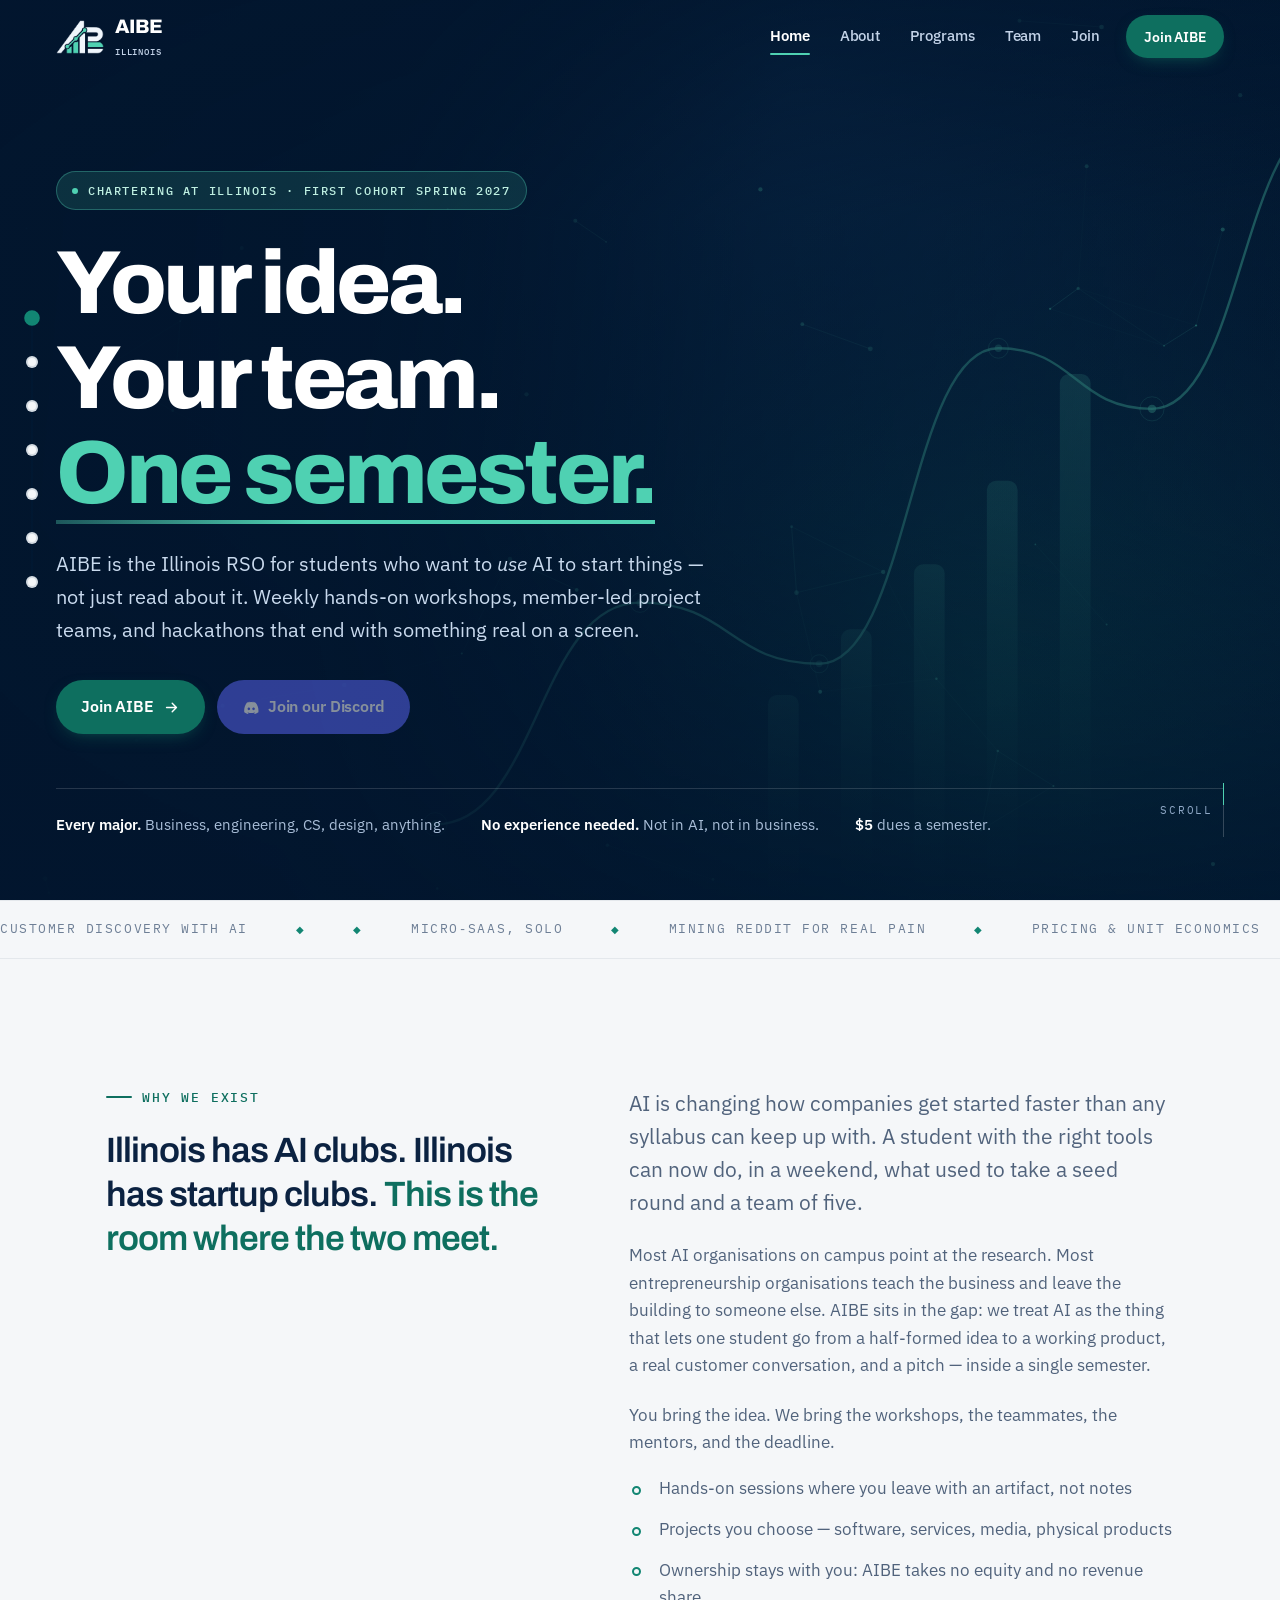
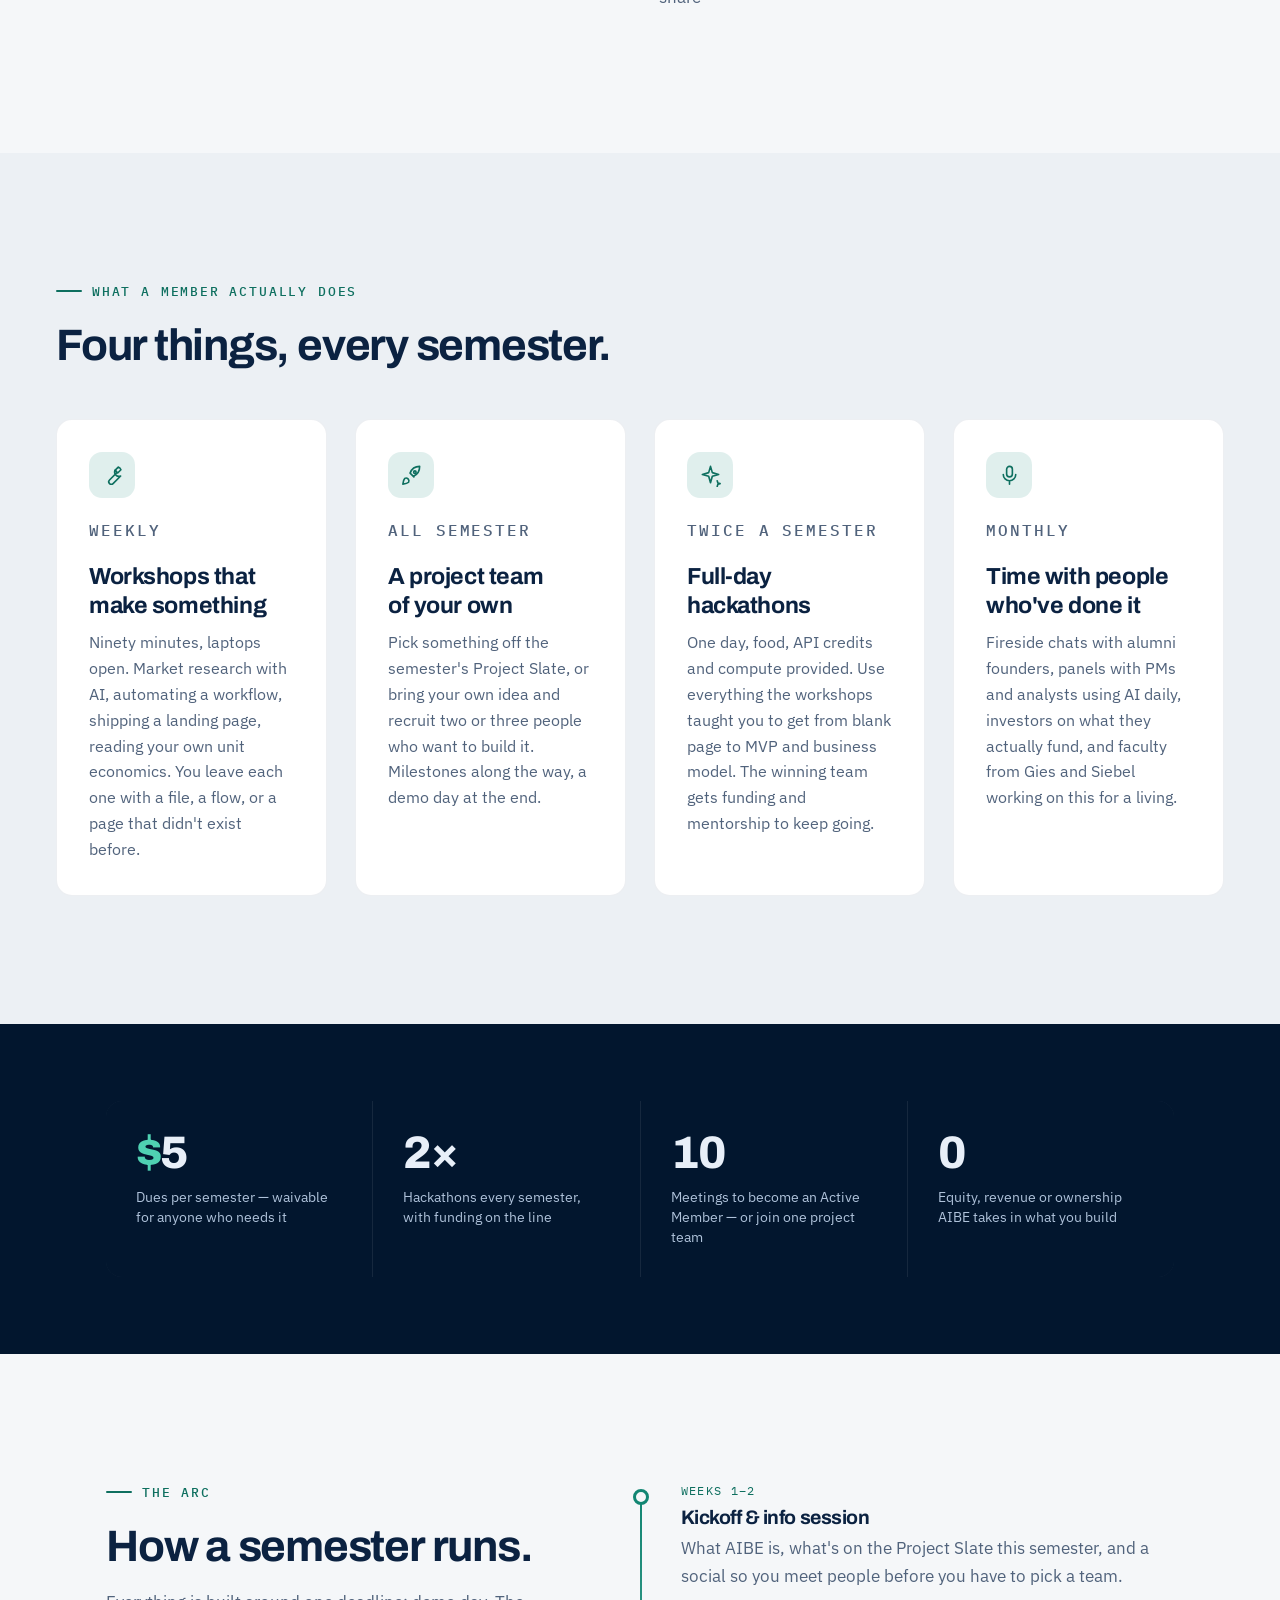
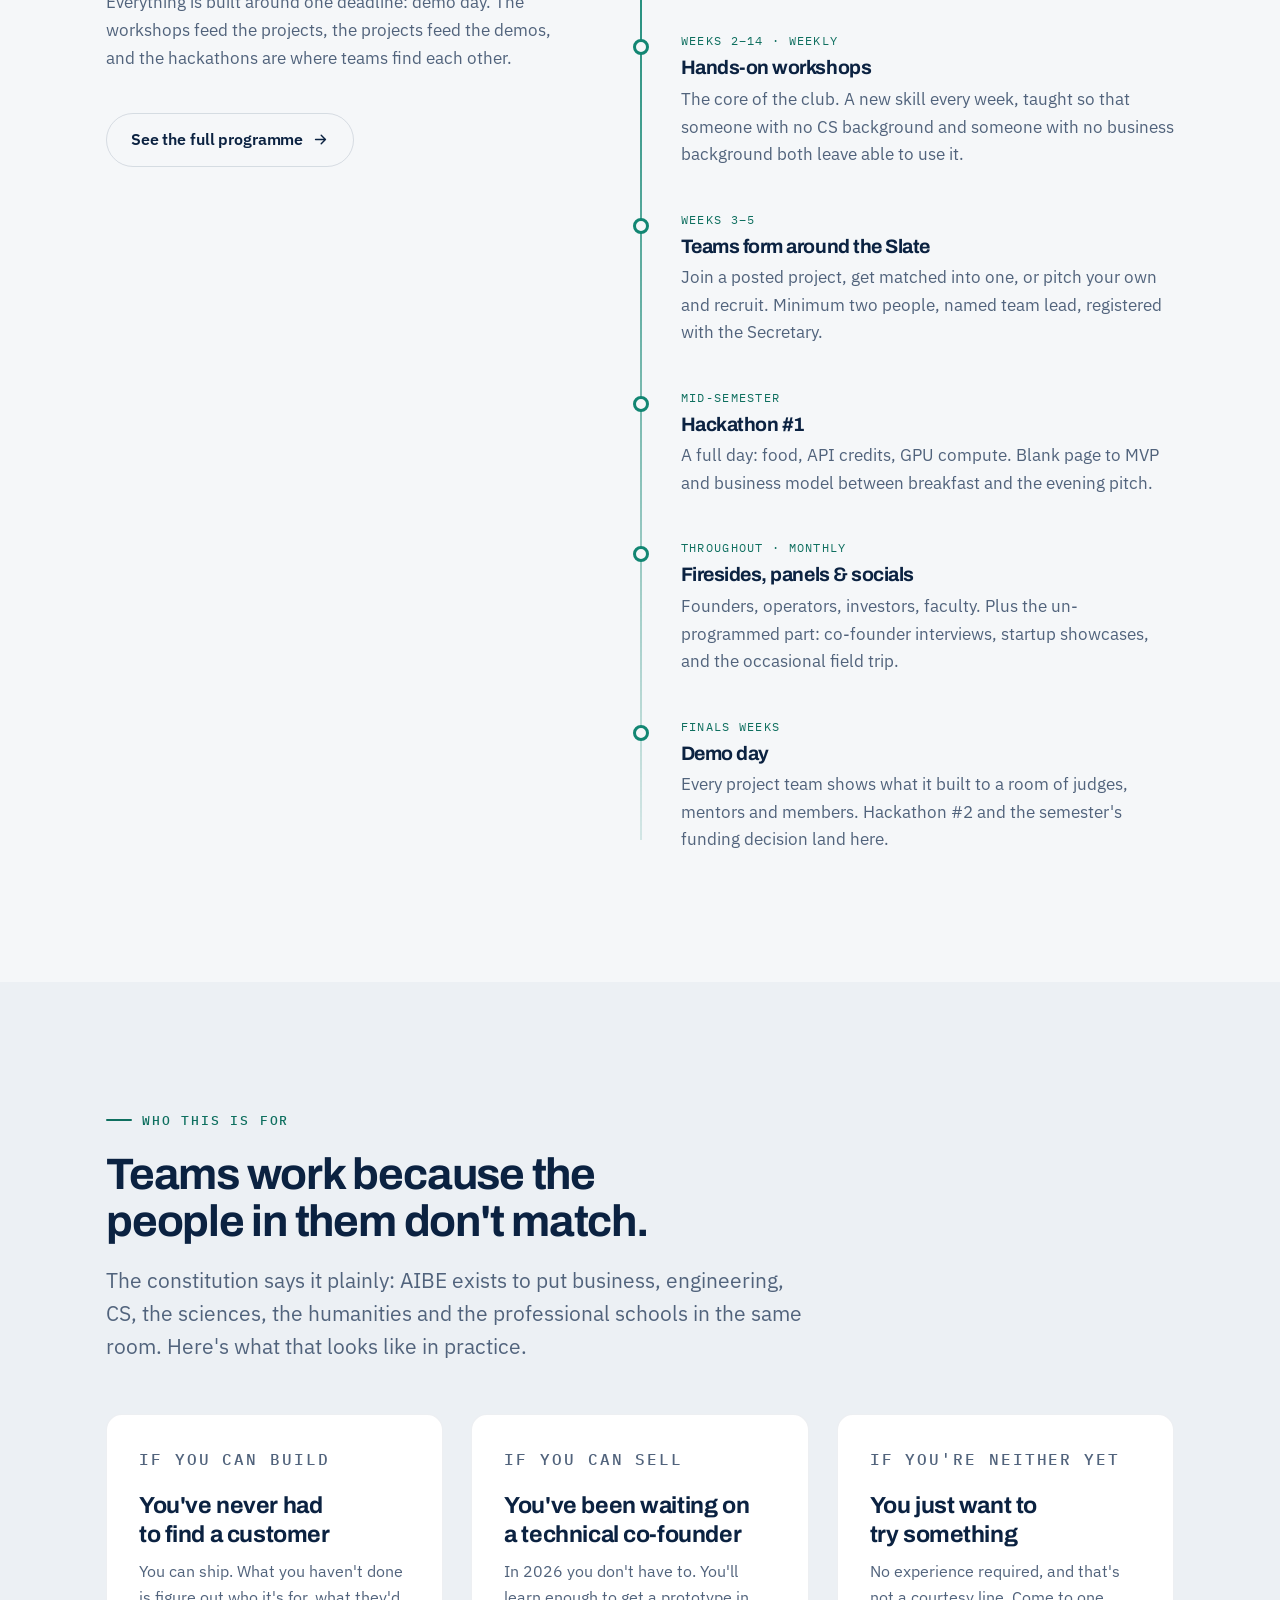
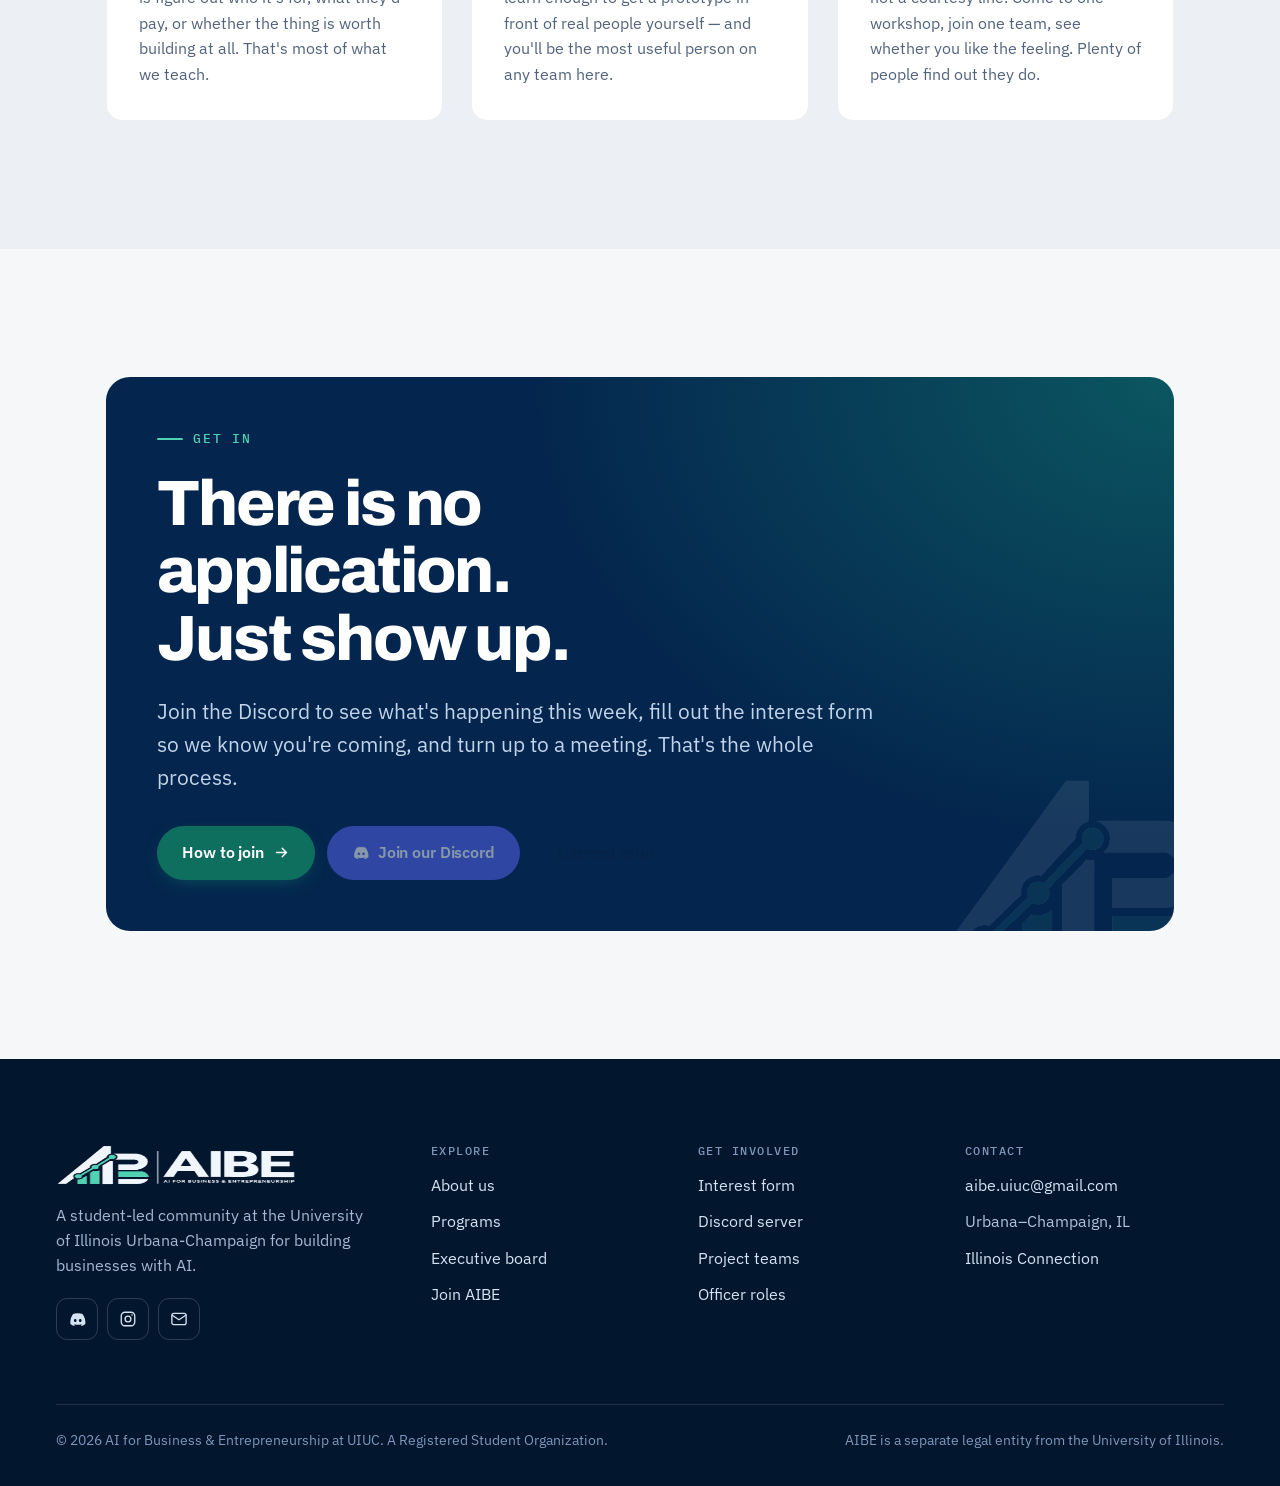
==== index.html @ e0b669f1 "AIBE website: five-page static site for GitHub Pages Home, About, Programs, Team and Join, built fro" ====
<!doctype html>
<html lang="en">
<head>
  <meta charset="utf-8">
  <meta name="viewport" content="width=device-width, initial-scale=1, viewport-fit=cover">
  <title>AIBE — AI for Business &amp; Entrepreneurship at Illinois</title>
  <meta name="description" content="AIBE is the University of Illinois RSO for students building businesses with AI: weekly hands-on workshops, member-led project teams, hackathons and demo days. Every major welcome.">
  <meta name="theme-color" content="#02162E">
  <meta property="og:title" content="AIBE — AI for Business &amp; Entrepreneurship at Illinois">
  <meta property="og:description" content="AIBE is the University of Illinois RSO for students building businesses with AI: weekly hands-on workshops, member-led project teams, hackathons and demo days. Every major welcome.">
  <meta property="og:type" content="website">
  <meta property="og:image" content="assets/logo-lockup.png">
  <link rel="icon" href="assets/favicon.png" type="image/png">
  <link rel="apple-touch-icon" href="assets/favicon.png">
  <link rel="preconnect" href="https://fonts.googleapis.com">
  <link rel="preconnect" href="https://fonts.gstatic.com" crossorigin>
  <link rel="stylesheet" href="https://fonts.googleapis.com/css2?family=Archivo:wght@500;600;700;800&family=IBM+Plex+Mono:wght@400;500&family=IBM+Plex+Sans:wght@400;500;600&display=swap">
  <link rel="stylesheet" href="css/aibe.css">
</head>
<body>
  <a class="skip-link" href="#main">Skip to content</a>
  <header class="nav nav--over" id="nav">
    <div class="nav__in">
      <a class="nav__logo" href="index.html" aria-label="AIBE — home">
        <img class="lg-dark" src="assets/logo-mark.png" alt="" width="54" height="38">
        <img class="lg-light" src="assets/logo-mark-light.png" alt="" width="54" height="38">
        <span>
          <span class="nav__logo-text">AIBE</span>
          <span class="nav__logo-sub">Illinois</span>
        </span>
      </a>
      <button class="nav__burger" type="button" aria-expanded="false" aria-controls="nav-links" aria-label="Menu">
        <span></span>
      </button>
      <nav class="nav__links" id="nav-links" aria-label="Main">
          <a class="nav__link" href="index.html" aria-current="page">Home</a>
          <a class="nav__link" href="about.html">About</a>
          <a class="nav__link" href="programs.html">Programs</a>
          <a class="nav__link" href="team.html">Team</a>
          <a class="nav__link" href="join.html">Join</a>
        <a class="btn btn--primary btn--sm nav__cta" href="join.html">Join AIBE</a>
      </nav>
    </div>
  </header>

  <nav class="spine" aria-label="Sections on this page">
    <div class="spine__rail"><div class="spine__fill"></div></div>
    <ul class="spine__list"></ul>
  </nav>

  <main id="main">

  <!-- ===================== HERO ===================== -->
  <section class="hero" id="top" data-spine="Top">
    <div class="hero__media" aria-hidden="true">
      <!-- HERO VIDEO
           Put a looping clip at assets/hero.mp4, then delete the two comment
           markers around the <source> line below. The page cross-fades to the
           video once it can play, and falls back to the animation if it can't.
           Until then the animated field below is the hero. -->
      <video muted loop playsinline autoplay preload="none">
        <!-- <source src="assets/hero.mp4" type="video/mp4"> -->
      </video>
      <canvas></canvas>
    </div>
    <div class="hero__scrim" aria-hidden="true"></div>

    <div class="wrap wrap--wide hero__inner">
      <p class="hero__kicker"><span class="dot"></span> Chartering at Illinois &middot; First cohort Spring 2027</p>
      <h1 class="t-hero">Your idea.<br>Your team.<br><span class="accent">One semester.</span></h1>
      <p class="hero__sub">AIBE is the Illinois RSO for students who want to <em>use</em> AI to start things &mdash; not just read about it. Weekly hands-on workshops, member-led project teams, and hackathons that end with something real on a screen.</p>
      <div class="btn-row hero__actions">
        <a class="btn btn--primary" href="join.html">Join AIBE <svg viewBox="0 0 24 24" fill="none" stroke="currentColor" stroke-width="2" stroke-linecap="round" stroke-linejoin="round" aria-hidden="true"><path d="M5 12h14M13 6l6 6-6 6"/></svg></a>
        <a class="btn btn--discord" data-link="discord"><svg viewBox="0 0 24 24" fill="currentColor" aria-hidden="true"><path d="M19.27 5.33A16.6 16.6 0 0 0 15.1 4l-.2.37a15.2 15.2 0 0 1 3.6 1.2 13.1 13.1 0 0 0-11-.0 15.2 15.2 0 0 1 3.6-1.2L10.9 4a16.6 16.6 0 0 0-4.17 1.33C3.6 9.9 2.78 14.33 3.2 18.7a16.7 16.7 0 0 0 5.07 2.57l1.1-1.52a10.9 10.9 0 0 1-1.73-.83l.43-.32a11.9 11.9 0 0 0 10.2 0l.43.32c-.55.32-1.13.6-1.73.83l1.1 1.52a16.7 16.7 0 0 0 5.07-2.57c.5-5.06-.84-9.45-3.87-13.37ZM9.68 15.9c-.99 0-1.8-.9-1.8-2.01 0-1.1.79-2.01 1.8-2.01s1.82.91 1.8 2.01c0 1.1-.8 2.01-1.8 2.01Zm6.64 0c-.99 0-1.8-.9-1.8-2.01 0-1.1.79-2.01 1.8-2.01s1.81.91 1.8 2.01c0 1.1-.79 2.01-1.8 2.01Z"/></svg> Join our Discord</a>
      </div>
      <div class="hero__foot">
        <span><strong>Every major.</strong> Business, engineering, CS, design, anything.</span>
        <span><strong>No experience needed.</strong> Not in AI, not in business.</span>
        <span><strong>$5</strong> dues a semester.</span>
      </div>
    </div>

    <a class="scroll-hint" href="#thesis"><span>Scroll</span><span class="scroll-hint__rail"></span></a>
  </section>

  <!-- ===================== MARQUEE ===================== -->
  <div class="marquee-line" aria-hidden="true">
    <div class="marquee-line__track">
      <span>Customer discovery with AI<span></span></span><span>Micro&#8209;SaaS, solo</span><span>Mining Reddit for real pain</span><span>Pricing &amp; unit economics</span><span>Workflow automation</span><span>AI for SEO</span><span>Stress&#8209;testing your idea</span><span>Agents &amp; MCP</span><span>Live build: 3 hours</span><span>Demo day</span>
      <span>Customer discovery with AI</span><span>Micro&#8209;SaaS, solo</span><span>Mining Reddit for real pain</span><span>Pricing &amp; unit economics</span><span>Workflow automation</span><span>AI for SEO</span><span>Stress&#8209;testing your idea</span><span>Agents &amp; MCP</span><span>Live build: 3 hours</span><span>Demo day</span>
    </div>
  </div>

  <!-- ===================== THESIS ===================== -->
  <section class="band" id="thesis" data-spine="Why AIBE">
    <div class="wrap">
      <div class="split">
        <div data-reveal="left">
          <p class="eyebrow">Why we exist</p>
          <h2 class="pull">Illinois has AI clubs. Illinois has startup clubs. <span class="accent">This is the room where the two meet.</span></h2>
        </div>
        <div data-reveal class="stack" style="--s:22px">
          <p class="t-lead">AI is changing how companies get started faster than any syllabus can keep up with. A student with the right tools can now do, in a weekend, what used to take a seed round and a team of five.</p>
          <p class="t-body">Most AI organisations on campus point at the research. Most entrepreneurship organisations teach the business and leave the building to someone else. AIBE sits in the gap: we treat AI as the thing that lets one student go from a half-formed idea to a working product, a real customer conversation, and a pitch &mdash; inside a single semester.</p>
          <p class="t-body">You bring the idea. We bring the workshops, the teammates, the mentors, and the deadline.</p>
          <ul class="ticks" style="margin-top:6px">
            <li>Hands-on sessions where you leave with an artifact, not notes</li>
            <li>Projects you choose &mdash; software, services, media, physical products</li>
            <li>Ownership stays with you: AIBE takes no equity and no revenue share</li>
          </ul>
        </div>
      </div>
    </div>
  </section>

  <!-- ===================== WHAT YOU DO ===================== -->
  <section class="band band--sunk" id="build" data-spine="What you do">
    <div class="wrap wrap--wide">
      <div style="max-width:660px;margin-bottom:clamp(34px,4vw,56px)" data-reveal>
        <p class="eyebrow">What a member actually does</p>
        <h2 class="t-h2">Four things, every semester.</h2>
      </div>
      <div class="grid grid-4" data-stagger="80">
        <article class="card card--lift" data-reveal>
          <div class="icon-badge"><svg viewBox="0 0 24 24" fill="none" stroke="currentColor" stroke-width="1.7" stroke-linecap="round" stroke-linejoin="round" aria-hidden="true"><path d="M14.6 6.6a4.5 4.5 0 0 0 5.9 5.9l-7.9 7.9a2.6 2.6 0 0 1-3.7-3.7l7.9-7.9a4.5 4.5 0 0 0-2.2-2.2Z"/><path d="M14.6 6.6 18 3.2a4.6 4.6 0 0 1 2.8 2.8l-3.4 3.4"/></svg></div>
          <p class="card__k">Weekly</p>
          <h3 class="t-h3">Workshops that make something</h3>
          <p>Ninety minutes, laptops open. Market research with AI, automating a workflow, shipping a landing page, reading your own unit economics. You leave each one with a file, a flow, or a page that didn't exist before.</p>
        </article>
        <article class="card card--lift" data-reveal>
          <div class="icon-badge"><svg viewBox="0 0 24 24" fill="none" stroke="currentColor" stroke-width="1.7" stroke-linecap="round" stroke-linejoin="round" aria-hidden="true"><path d="M5 15c-1.5 1.5-2 6-2 6s4.5-.5 6-2a3 3 0 0 0-4-4Z"/><path d="M14.5 13.5 10.5 9.5c1.5-4 4.5-7 10-7 0 5.5-3 8.5-6 10Z"/><circle cx="15.5" cy="8.5" r="1.3"/></svg></div>
          <p class="card__k">All semester</p>
          <h3 class="t-h3">A project team of your own</h3>
          <p>Pick something off the semester's Project Slate, or bring your own idea and recruit two or three people who want to build it. Milestones along the way, a demo day at the end.</p>
        </article>
        <article class="card card--lift" data-reveal>
          <div class="icon-badge"><svg viewBox="0 0 24 24" fill="none" stroke="currentColor" stroke-width="1.7" stroke-linecap="round" stroke-linejoin="round" aria-hidden="true"><path d="M12 2.5 13.9 9l6.6 1.9-6.6 1.9L12 19.5l-1.9-6.7L3.5 10.9 10.1 9 12 2.5Z"/><path d="M19 17.5l.7 2.3 2.3.7-2.3.7-.7 2.3"/></svg></div>
          <p class="card__k">Twice a semester</p>
          <h3 class="t-h3">Full-day hackathons</h3>
          <p>One day, food, API credits and compute provided. Use everything the workshops taught you to get from blank page to MVP and business model. The winning team gets funding and mentorship to keep going.</p>
        </article>
        <article class="card card--lift" data-reveal>
          <div class="icon-badge"><svg viewBox="0 0 24 24" fill="none" stroke="currentColor" stroke-width="1.7" stroke-linecap="round" stroke-linejoin="round" aria-hidden="true"><rect x="9" y="2.5" width="6" height="11" rx="3"/><path d="M5.5 11a6.5 6.5 0 0 0 13 0M12 17.5V21"/></svg></div>
          <p class="card__k">Monthly</p>
          <h3 class="t-h3">Time with people who've done it</h3>
          <p>Fireside chats with alumni founders, panels with PMs and analysts using AI daily, investors on what they actually fund, and faculty from Gies and Siebel working on this for a living.</p>
        </article>
      </div>
    </div>
  </section>

  <!-- ===================== NUMBERS ===================== -->
  <section class="band band--tight band--ink" id="numbers" data-spine="By the numbers">
    <div class="wrap">
      <div class="stats" data-reveal>
        <div class="stat"><div class="stat__n"><em>$</em><span data-count="5">5</span></div><div class="stat__l">Dues per semester &mdash; waivable for anyone who needs it</div></div>
        <div class="stat"><div class="stat__n" data-count="2" data-suffix="×">2&times;</div><div class="stat__l">Hackathons every semester, with funding on the line</div></div>
        <div class="stat"><div class="stat__n" data-count="10">10</div><div class="stat__l">Meetings to become an Active Member &mdash; or join one project team</div></div>
        <div class="stat"><div class="stat__n" data-count="0">0<em>%</em></div><div class="stat__l">Equity, revenue or ownership AIBE takes in what you build</div></div>
      </div>
    </div>
  </section>

  <!-- ===================== SEMESTER ===================== -->
  <section class="band" id="semester" data-spine="A semester">
    <div class="wrap">
      <div class="split">
        <div class="sticky-col" data-reveal="left">
          <p class="eyebrow">The arc</p>
          <h2 class="t-h2">How a semester runs.</h2>
          <p class="t-body" style="margin-top:20px">Everything is built around one deadline: demo day. The workshops feed the projects, the projects feed the demos, and the hackathons are where teams find each other.</p>
          <a class="btn btn--ghost" href="programs.html" style="margin-top:22px">See the full programme <svg viewBox="0 0 24 24" fill="none" stroke="currentColor" stroke-width="2" stroke-linecap="round" stroke-linejoin="round" aria-hidden="true"><path d="M5 12h14M13 6l6 6-6 6"/></svg></a>
        </div>
        <ol class="timeline" data-stagger="90">
          <li data-reveal>
            <span class="timeline__w">Weeks 1&ndash;2</span>
            <h3>Kickoff &amp; info session</h3>
            <p class="t-body">What AIBE is, what's on the Project Slate this semester, and a social so you meet people before you have to pick a team.</p>
          </li>
          <li data-reveal>
            <span class="timeline__w">Weeks 2&ndash;14 &middot; weekly</span>
            <h3>Hands-on workshops</h3>
            <p class="t-body">The core of the club. A new skill every week, taught so that someone with no CS background and someone with no business background both leave able to use it.</p>
          </li>
          <li data-reveal>
            <span class="timeline__w">Weeks 3&ndash;5</span>
            <h3>Teams form around the Slate</h3>
            <p class="t-body">Join a posted project, get matched into one, or pitch your own and recruit. Minimum two people, named team lead, registered with the Secretary.</p>
          </li>
          <li data-reveal>
            <span class="timeline__w">Mid-semester</span>
            <h3>Hackathon #1</h3>
            <p class="t-body">A full day: food, API credits, GPU compute. Blank page to MVP and business model between breakfast and the evening pitch.</p>
          </li>
          <li data-reveal>
            <span class="timeline__w">Throughout &middot; monthly</span>
            <h3>Firesides, panels &amp; socials</h3>
            <p class="t-body">Founders, operators, investors, faculty. Plus the un-programmed part: co-founder interviews, startup showcases, and the occasional field trip.</p>
          </li>
          <li data-reveal>
            <span class="timeline__w">Finals weeks</span>
            <h3>Demo day</h3>
            <p class="t-body">Every project team shows what it built to a room of judges, mentors and members. Hackathon #2 and the semester's funding decision land here.</p>
          </li>
        </ol>
      </div>
    </div>
  </section>

  <!-- ===================== WHO IT'S FOR ===================== -->
  <section class="band band--sunk" id="who" data-spine="Who it's for">
    <div class="wrap">
      <div style="max-width:700px;margin-bottom:clamp(34px,4vw,54px)" data-reveal>
        <p class="eyebrow">Who this is for</p>
        <h2 class="t-h2">Teams work because the people in them don't match.</h2>
        <p class="t-lead" style="margin-top:20px">The constitution says it plainly: AIBE exists to put business, engineering, CS, the sciences, the humanities and the professional schools in the same room. Here's what that looks like in practice.</p>
      </div>
      <div class="grid grid-3" data-stagger="80">
        <article class="card" data-reveal>
          <p class="card__k">If you can build</p>
          <h3 class="t-h3">You've never had to find a customer</h3>
          <p>You can ship. What you haven't done is figure out who it's for, what they'd pay, or whether the thing is worth building at all. That's most of what we teach.</p>
        </article>
        <article class="card" data-reveal>
          <p class="card__k">If you can sell</p>
          <h3 class="t-h3">You've been waiting on a technical co-founder</h3>
          <p>In 2026 you don't have to. You'll learn enough to get a prototype in front of real people yourself &mdash; and you'll be the most useful person on any team here.</p>
        </article>
        <article class="card" data-reveal>
          <p class="card__k">If you're neither yet</p>
          <h3 class="t-h3">You just want to try something</h3>
          <p>No experience required, and that's not a courtesy line. Come to one workshop, join one team, see whether you like the feeling. Plenty of people find out they do.</p>
        </article>
      </div>
    </div>
  </section>

  <!-- ===================== CTA ===================== -->
  <section class="band" id="join" data-spine="Join">
    <div class="wrap">
      <div class="callout" data-reveal="scale">
        <img class="callout__mark" src="assets/logo-mark-light.png" alt="" aria-hidden="true" width="300" height="214">
        <p class="eyebrow" style="color:var(--teal-bright)">Get in</p>
        <h2 class="t-h1" style="max-width:17ch">There is no application. Just show up.</h2>
        <p class="t-lead" style="color:#C2D4EA;margin-top:22px;max-width:56ch">Join the Discord to see what's happening this week, fill out the interest form so we know you're coming, and turn up to a meeting. That's the whole process.</p>
        <div class="btn-row" style="margin-top:32px">
          <a class="btn btn--primary" href="join.html">How to join <svg viewBox="0 0 24 24" fill="none" stroke="currentColor" stroke-width="2" stroke-linecap="round" stroke-linejoin="round" aria-hidden="true"><path d="M5 12h14M13 6l6 6-6 6"/></svg></a>
          <a class="btn btn--discord" data-link="discord"><svg viewBox="0 0 24 24" fill="currentColor" aria-hidden="true"><path d="M19.27 5.33A16.6 16.6 0 0 0 15.1 4l-.2.37a15.2 15.2 0 0 1 3.6 1.2 13.1 13.1 0 0 0-11-.0 15.2 15.2 0 0 1 3.6-1.2L10.9 4a16.6 16.6 0 0 0-4.17 1.33C3.6 9.9 2.78 14.33 3.2 18.7a16.7 16.7 0 0 0 5.07 2.57l1.1-1.52a10.9 10.9 0 0 1-1.73-.83l.43-.32a11.9 11.9 0 0 0 10.2 0l.43.32c-.55.32-1.13.6-1.73.83l1.1 1.52a16.7 16.7 0 0 0 5.07-2.57c.5-5.06-.84-9.45-3.87-13.37ZM9.68 15.9c-.99 0-1.8-.9-1.8-2.01 0-1.1.79-2.01 1.8-2.01s1.82.91 1.8 2.01c0 1.1-.8 2.01-1.8 2.01Zm6.64 0c-.99 0-1.8-.9-1.8-2.01 0-1.1.79-2.01 1.8-2.01s1.81.91 1.8 2.01c0 1.1-.79 2.01-1.8 2.01Z"/></svg> Join our Discord</a>
          <a class="btn btn--ghost" data-link="joinForm">Interest form</a>
        </div>
      </div>
    </div>
  </section>

  </main>
<footer class="foot">
    <div class="wrap wrap--wide">
      <div class="foot__grid">
        <div class="foot__logo">
          <img src="assets/logo-lockup-light.png" alt="AIBE — AI for Business &amp; Entrepreneurship" width="240" height="67">
          <p style="color:#A3B8D2;font-size:.97rem;max-width:34ch">A student-led community at the University of Illinois Urbana-Champaign for building businesses with AI.</p>
          <div class="social" style="margin-top:20px">
            <a data-link="discord" aria-label="AIBE on Discord"><svg viewBox="0 0 24 24" fill="currentColor" aria-hidden="true"><path d="M19.27 5.33A16.6 16.6 0 0 0 15.1 4l-.2.37a15.2 15.2 0 0 1 3.6 1.2 13.1 13.1 0 0 0-11-.0 15.2 15.2 0 0 1 3.6-1.2L10.9 4a16.6 16.6 0 0 0-4.17 1.33C3.6 9.9 2.78 14.33 3.2 18.7a16.7 16.7 0 0 0 5.07 2.57l1.1-1.52a10.9 10.9 0 0 1-1.73-.83l.43-.32a11.9 11.9 0 0 0 10.2 0l.43.32c-.55.32-1.13.6-1.73.83l1.1 1.52a16.7 16.7 0 0 0 5.07-2.57c.5-5.06-.84-9.45-3.87-13.37ZM9.68 15.9c-.99 0-1.8-.9-1.8-2.01 0-1.1.79-2.01 1.8-2.01s1.82.91 1.8 2.01c0 1.1-.8 2.01-1.8 2.01Zm6.64 0c-.99 0-1.8-.9-1.8-2.01 0-1.1.79-2.01 1.8-2.01s1.81.91 1.8 2.01c0 1.1-.79 2.01-1.8 2.01Z"/></svg></a>
            <a data-link="instagram" aria-label="AIBE on Instagram"><svg viewBox="0 0 24 24" fill="none" stroke="currentColor" stroke-width="1.8" stroke-linecap="round" aria-hidden="true"><rect x="3" y="3" width="18" height="18" rx="5"/><circle cx="12" cy="12" r="3.8"/><circle cx="17.4" cy="6.6" r="1.1" fill="currentColor" stroke="none"/></svg></a>
            <a data-link="email" aria-label="Email AIBE"><svg viewBox="0 0 24 24" fill="none" stroke="currentColor" stroke-width="1.8" stroke-linecap="round" stroke-linejoin="round" aria-hidden="true"><rect x="2.5" y="4.5" width="19" height="15" rx="2.5"/><path d="m3 7 9 6 9-6"/></svg></a>
          </div>
        </div>
        <div>
          <h4>Explore</h4>
          <ul>
            <li><a href="about.html">About us</a></li>
            <li><a href="programs.html">Programs</a></li>
            <li><a href="team.html">Executive board</a></li>
            <li><a href="join.html">Join AIBE</a></li>
          </ul>
        </div>
        <div>
          <h4>Get involved</h4>
          <ul>
            <li><a data-link="joinForm">Interest form</a></li>
            <li><a data-link="discord">Discord server</a></li>
            <li><a href="programs.html#projects">Project teams</a></li>
            <li><a href="join.html#officers">Officer roles</a></li>
          </ul>
        </div>
        <div>
          <h4>Contact</h4>
          <ul>
            <li><a data-link="email" data-link-text="email">email</a></li>
            <li>Urbana&ndash;Champaign, IL</li>
            <li><a data-link="rso">Illinois Connection</a></li>
          </ul>
        </div>
      </div>
      <div class="foot__bottom">
        <span>&copy; <span data-year>2026</span> AI for Business &amp; Entrepreneurship at UIUC. A Registered Student Organization.</span>
        <span>AIBE is a separate legal entity from the University of Illinois.</span>
      </div>
    </div>
  </footer>
  <script src="js/aibe.js"></script>
</body>
</html>
---- css/aibe.css ----
/* ==========================================================================
   AIBE — AI for Business & Entrepreneurship at UIUC
   Design system. Colours sampled from the AIBE logo:
     navy  #04264E   teal  #128673
   ========================================================================== */

/* --- Tokens --------------------------------------------------------------- */
:root {
  /* Brand constants — identical in every theme */
  --navy:        #04264E;
  --navy-deep:   #02162E;
  --navy-soft:   #0A2A52;
  --teal:        #128673;
  --teal-deep:   #0E6F5F;   /* 6.1:1 on white — safe for small text */
  --teal-bright: #4FD1B2;   /* 8.0:1 on navy  — safe on ink bands   */

  /* Light surfaces */
  --bg:        #F5F7F9;
  --bg-elev:   #FFFFFF;
  --bg-sunk:   #ECF0F4;
  --text:      #0B2241;     /* 14:1 on --bg */
  --text-2:    #51637C;     /* 5.2:1 on --bg */
  --text-3:    #6E7F96;
  --line:      rgba(4, 38, 78, 0.13);
  --line-soft: rgba(4, 38, 78, 0.07);
  --accent:    var(--teal-deep);
  --shadow-s:  0 1px 2px rgba(4,38,78,.06), 0 2px 8px rgba(4,38,78,.05);
  --shadow-m:  0 2px 4px rgba(4,38,78,.05), 0 12px 32px -8px rgba(4,38,78,.14);
  --shadow-l:  0 4px 8px rgba(4,38,78,.05), 0 28px 60px -16px rgba(4,38,78,.22);

  /* Type */
  --font-display: "Archivo", "Helvetica Neue", Helvetica, Arial, sans-serif;
  --font-body: "IBM Plex Sans", -apple-system, BlinkMacSystemFont, "Segoe UI", sans-serif;
  --font-mono: "IBM Plex Mono", ui-monospace, SFMono-Regular, Menlo, monospace;

  /* Rhythm */
  --gutter: clamp(20px, 5vw, 56px);
  --measure: 1180px;
  --measure-text: 68ch;
  --band-y: clamp(72px, 10vw, 148px);
  --r-s: 10px;
  --r-m: 16px;
  --r-l: 24px;

  /* Motion */
  --ease: cubic-bezier(.22,.61,.36,1);
  --ease-out: cubic-bezier(.16,1,.3,1);
}

@media (prefers-color-scheme: dark) {
  :root:not([data-theme="light"]) {
    --bg:        #061A33;
    --bg-elev:   #0A2446;
    --bg-sunk:   #04142A;
    --text:      #E8EEF7;
    --text-2:    #9FB2CB;
    --text-3:    #8296B2;
    --line:      rgba(255,255,255,.14);
    --line-soft: rgba(255,255,255,.07);
    --accent:    var(--teal-bright);
    --shadow-s:  0 1px 2px rgba(0,0,0,.3);
    --shadow-m:  0 12px 32px -8px rgba(0,0,0,.5);
    --shadow-l:  0 28px 60px -16px rgba(0,0,0,.6);
  }
}
:root[data-theme="dark"] {
  --bg:        #061A33;
  --bg-elev:   #0A2446;
  --bg-sunk:   #04142A;
  --text:      #E8EEF7;
  --text-2:    #9FB2CB;
  --text-3:    #8296B2;
  --line:      rgba(255,255,255,.14);
  --line-soft: rgba(255,255,255,.07);
  --accent:    var(--teal-bright);
  --shadow-s:  0 1px 2px rgba(0,0,0,.3);
  --shadow-m:  0 12px 32px -8px rgba(0,0,0,.5);
  --shadow-l:  0 28px 60px -16px rgba(0,0,0,.6);
}

/* --- Reset ---------------------------------------------------------------- */
*, *::before, *::after { box-sizing: border-box; }
html {
  -webkit-text-size-adjust: 100%;
  scroll-behavior: smooth;
  scroll-padding-top: 96px;
}
body {
  margin: 0;
  background: var(--bg);
  color: var(--text);
  font-family: var(--font-body);
  font-size: 17px;              /* Apple's default reading size, on the web */
  line-height: 1.62;
  -webkit-font-smoothing: antialiased;
  text-rendering: optimizeLegibility;
  overflow-x: hidden;
}
img, svg, video, canvas { display: block; max-width: 100%; }
img, video { height: auto; }
a { color: var(--accent); text-decoration-thickness: 1px; text-underline-offset: 3px; }
button { font: inherit; }

::selection { background: var(--teal); color: #fff; }

:focus-visible {
  outline: 2.5px solid var(--teal-bright);
  outline-offset: 3px;
  border-radius: 4px;
}

.skip-link {
  position: fixed; top: 10px; left: 10px; z-index: 200;
  transform: translateY(-200%);
  background: var(--navy); color: #fff;
  padding: 12px 18px; border-radius: var(--r-s);
  font-weight: 600; text-decoration: none;
}
.skip-link:focus-visible { transform: none; }

/* --- Type scale ----------------------------------------------------------- */
h1, h2, h3, h4 {
  font-family: var(--font-display);
  font-weight: 700;
  letter-spacing: -0.025em;
  line-height: 1.06;
  margin: 0;
  text-wrap: balance;
}
.t-hero   { font-size: clamp(2.65rem, 7.4vw, 5.6rem); font-weight: 800; letter-spacing: -0.038em; }
.t-h1     { font-size: clamp(2.2rem, 5.6vw, 4rem);   font-weight: 800; letter-spacing: -0.034em; }
.t-h2     { font-size: clamp(1.75rem, 3.6vw, 2.75rem); letter-spacing: -0.028em; }
.t-h3     { font-size: clamp(1.18rem, 1.9vw, 1.45rem); letter-spacing: -0.018em; line-height: 1.25; }
.t-lead   { font-size: clamp(1.08rem, 1.7vw, 1.33rem); line-height: 1.55; color: var(--text-2); }
.t-body   { font-size: 1.0625rem; color: var(--text-2); }
.t-small  { font-size: 0.95rem; color: var(--text-2); }

.eyebrow {
  font-family: var(--font-mono);
  font-size: 0.8125rem;          /* 13px — above the 11pt floor */
  font-weight: 500;
  letter-spacing: 0.14em;
  text-transform: uppercase;
  color: var(--accent);
  display: flex; align-items: center; gap: 10px;
  margin: 0 0 20px;
}
.eyebrow::before {
  content: ""; width: 26px; height: 2px; flex: none;
  background: currentColor; border-radius: 2px;
}

p { margin: 0 0 1.1em; max-width: var(--measure-text); }
p:last-child { margin-bottom: 0; }

/* --- Layout --------------------------------------------------------------- */
.wrap { width: 100%; max-width: var(--measure); margin-inline: auto; padding-inline: var(--gutter); }
.wrap--wide { max-width: 1420px; }
.wrap--narrow { max-width: 860px; }
.band { padding-block: var(--band-y); position: relative; }
.band--sunk { background: var(--bg-sunk); }
.band--elev { background: var(--bg-elev); }
.band--tight { padding-block: clamp(52px, 6vw, 86px); }

/* Ink bands keep brand colours in both themes */
.band--ink {
  background: var(--navy-deep);
  color: #E3ECF7;
  --text: #E8EFF8;
  --text-2: #AFC2DA;
  --text-3: #93A8C4;
  --line: rgba(255,255,255,.16);
  --line-soft: rgba(255,255,255,.08);
  --accent: var(--teal-bright);
  --bg-elev: rgba(255,255,255,.045);
}
.band--ink h1, .band--ink h2, .band--ink h3 { color: #FFFFFF; }

.grid { display: grid; gap: clamp(18px, 2.4vw, 28px); }
.grid-2 { grid-template-columns: repeat(2, minmax(0,1fr)); }
.grid-3 { grid-template-columns: repeat(3, minmax(0,1fr)); }
.grid-4 { grid-template-columns: repeat(4, minmax(0,1fr)); }
@media (max-width: 1200px) { .grid-4 { grid-template-columns: repeat(2, minmax(0,1fr)); } }
@media (max-width: 960px) { .grid-3, .grid-4 { grid-template-columns: repeat(2, minmax(0,1fr)); } }
@media (max-width: 680px) { .grid-2, .grid-3, .grid-4 { grid-template-columns: 1fr; } }

.split {
  display: grid;
  grid-template-columns: minmax(0, 0.9fr) minmax(0, 1.1fr);
  gap: clamp(32px, 6vw, 88px);
  align-items: start;
}
@media (max-width: 900px) { .split { grid-template-columns: 1fr; } }
.sticky-col { position: sticky; top: 118px; }
@media (max-width: 900px) { .sticky-col { position: static; } }

.stack > * + * { margin-top: var(--s, 20px); }

/* --- Header --------------------------------------------------------------- */
.nav {
  position: fixed; inset: 0 0 auto 0; z-index: 90;
  transition: background .4s var(--ease), box-shadow .4s var(--ease), border-color .4s var(--ease);
  border-bottom: 1px solid transparent;
}
.nav__in {
  max-width: 1420px; margin-inline: auto;
  padding: 14px var(--gutter);
  display: flex; align-items: center; gap: 24px;
}
.nav__logo { display: flex; align-items: center; gap: 11px; text-decoration: none; margin-right: auto; flex: none; }
.nav__logo img { height: 34px; width: auto; }
.nav__logo .lg-light { display: none; }
.nav--over .nav__logo .lg-dark { display: none; }
.nav--over .nav__logo .lg-light { display: block; }
@media (prefers-color-scheme: dark) {
  :root:not([data-theme="light"]) .nav__logo .lg-dark { display: none; }
  :root:not([data-theme="light"]) .nav__logo .lg-light { display: block; }
}
:root[data-theme="dark"] .nav__logo .lg-dark { display: none; }
:root[data-theme="dark"] .nav__logo .lg-light { display: block; }
@media (max-width: 1000px) {
  .nav[data-open="true"] .nav__logo .lg-light { display: none; }
  .nav[data-open="true"] .nav__logo .lg-dark { display: block; }
}
.nav__logo-text {
  font-family: var(--font-display); font-weight: 800; font-size: 1.22rem;
  letter-spacing: -0.03em; color: var(--nav-fg, var(--text)); line-height: 1;
}
.nav__logo-sub {
  display: block; font-family: var(--font-mono); font-size: 0.5625rem; font-weight: 500;
  letter-spacing: 0.1em; text-transform: uppercase; color: var(--nav-fg-2, var(--text-3));
  margin-top: 3px;
}
.nav__links { display: flex; align-items: center; gap: 2px; }
.nav__link {
  position: relative;
  padding: 10px 14px; min-height: 44px; display: inline-flex; align-items: center;
  font-size: 0.945rem; font-weight: 500; letter-spacing: -0.005em;
  color: var(--nav-fg-2, var(--text-2)); text-decoration: none;
  border-radius: 8px;
  transition: color .22s var(--ease), background .22s var(--ease);
}
.nav__link:hover { color: var(--nav-fg, var(--text)); background: var(--nav-hover, rgba(4,38,78,.055)); }
.nav__link[aria-current="page"] { color: var(--nav-fg, var(--text)); font-weight: 600; }
.nav__link[aria-current="page"]::after {
  content: ""; position: absolute; left: 14px; right: 14px; bottom: 4px; height: 2px;
  background: var(--teal-bright); border-radius: 2px;
}
.nav__cta { margin-left: 10px; }

/* over the ink hero */
.nav--over {
  --nav-fg: #FFFFFF; --nav-fg-2: #C3D3E8; --nav-hover: rgba(255,255,255,.1);
  background: transparent;
}
.nav--stuck {
  background: var(--bg);                                      /* fallback */
  background: color-mix(in srgb, var(--bg) 82%, transparent);
  -webkit-backdrop-filter: saturate(180%) blur(20px);
  backdrop-filter: saturate(180%) blur(20px);
  border-bottom-color: var(--line-soft);
  box-shadow: 0 1px 24px -8px rgba(4,38,78,.18);
}
@supports not (backdrop-filter: blur(1px)) { .nav--stuck { background: var(--bg); } }
@media (prefers-reduced-transparency: reduce) {
  .nav--stuck { background: var(--bg); -webkit-backdrop-filter: none; backdrop-filter: none; }
}

.nav__burger {
  display: none; width: 44px; height: 44px; border: 0; background: none; cursor: pointer;
  align-items: center; justify-content: center; border-radius: 10px; color: var(--nav-fg, var(--text));
}
.nav__burger span { display: block; width: 19px; height: 1.8px; background: currentColor; border-radius: 2px; position: relative; transition: transform .3s var(--ease), opacity .2s; }
.nav__burger span::before, .nav__burger span::after {
  content: ""; position: absolute; left: 0; width: 19px; height: 1.8px; background: currentColor; border-radius: 2px;
  transition: transform .3s var(--ease);
}
.nav__burger span::before { top: -6px; } .nav__burger span::after { top: 6px; }
.nav[data-open="true"] .nav__burger span { background: transparent; }
.nav[data-open="true"] .nav__burger span::before { transform: translateY(6px) rotate(45deg); }
.nav[data-open="true"] .nav__burger span::after { transform: translateY(-6px) rotate(-45deg); }

@media (max-width: 1000px) {
  .nav__burger { display: flex; }
  .nav__links {
    position: fixed; inset: 68px 0 auto 0;
    flex-direction: column; align-items: stretch; gap: 0;
    background: var(--bg); border-bottom: 1px solid var(--line);
    padding: 12px var(--gutter) 26px;
    box-shadow: var(--shadow-l);
    transform: translateY(-14px); opacity: 0; pointer-events: none;
    transition: transform .34s var(--ease), opacity .24s var(--ease);
  }
  .nav[data-open="true"] .nav__links { transform: none; opacity: 1; pointer-events: auto; }
  .nav__link { --nav-fg: var(--text); --nav-fg-2: var(--text-2); font-size: 1.0625rem; padding: 14px 4px; }
  .nav__link[aria-current="page"]::after { left: 4px; right: auto; width: 22px; bottom: 8px; }
  .nav__cta { margin: 14px 0 0; }
  .nav--over .nav__links { --nav-fg: var(--text); --nav-fg-2: var(--text-2); }
}

/* --- Buttons -------------------------------------------------------------- */
.btn {
  display: inline-flex; align-items: center; justify-content: center; gap: 9px;
  min-height: 48px; padding: 13px 24px;
  font-family: var(--font-body); font-size: 1rem; font-weight: 600; letter-spacing: -0.008em;
  border-radius: 999px; border: 1px solid transparent; cursor: pointer;
  text-decoration: none; white-space: nowrap;
  transition: transform .22s var(--ease), background .22s var(--ease),
              border-color .22s var(--ease), box-shadow .22s var(--ease), color .22s var(--ease);
}
.btn:active { transform: scale(.975); }
.btn svg { width: 17px; height: 17px; flex: none; }

.btn--primary { background: var(--teal-deep); color: #fff; box-shadow: 0 6px 18px -8px rgba(14,111,95,.8); }
.btn--primary:hover { background: #0B5C4E; box-shadow: 0 10px 26px -10px rgba(14,111,95,.9); }
.band--ink .btn--primary { background: var(--teal-bright); color: #02231D; box-shadow: 0 8px 26px -10px rgba(79,209,178,.7); }
.band--ink .btn--primary:hover { background: #6EE0C4; }

.btn--solid { background: var(--navy); color: #fff; }
.btn--solid:hover { background: #063464; }

.btn--ghost { background: transparent; color: var(--text); border-color: var(--line); }
.btn--ghost:hover { border-color: var(--text-3); background: var(--bg-elev); }
.band--ink .btn--ghost { color: #fff; border-color: rgba(255,255,255,.3); }
.band--ink .btn--ghost:hover { background: rgba(255,255,255,.1); border-color: rgba(255,255,255,.55); }

.btn--discord { background: #5865F2; color: #fff; }
.btn--discord:hover { background: #4752E0; }
.btn--sm { min-height: 40px; padding: 9px 17px; font-size: 0.9rem; }

.btn[aria-disabled="true"] { opacity: .52; pointer-events: none; }

.btn-row { display: flex; flex-wrap: wrap; gap: 12px; align-items: center; }

/* --- Cards ---------------------------------------------------------------- */
.card {
  background: var(--bg-elev);
  border: 1px solid var(--line-soft);
  border-radius: var(--r-m);
  padding: clamp(22px, 2.6vw, 32px);
  position: relative;
  transition: transform .4s var(--ease), box-shadow .4s var(--ease), border-color .4s var(--ease);
}
.card--lift:hover { transform: translateY(-4px); box-shadow: var(--shadow-m); border-color: var(--line); }
.card__k {
  font-family: var(--font-mono); font-size: 0.75rem; font-weight: 500;
  letter-spacing: .12em; text-transform: uppercase; color: var(--accent);
}
.card h3 { margin: 0 0 10px; }
.card p { font-size: 1rem; color: var(--text-2); }

.icon-badge {
  width: 46px; height: 46px; border-radius: 13px; display: grid; place-items: center;
  background: color-mix(in srgb, var(--teal) 13%, transparent);
  color: var(--accent); margin-bottom: 20px;
}
.icon-badge svg { width: 23px; height: 23px; }

/* Feature list with trajectory ticks */
.ticks { list-style: none; margin: 0; padding: 0; }
.ticks li {
  position: relative; padding-left: 30px; margin-bottom: 13px;
  color: var(--text-2); font-size: 1.0625rem;
}
.ticks li::before {
  content: ""; position: absolute; left: 3px; top: .62em;
  width: 9px; height: 9px; border-radius: 50%;
  background: var(--bg); border: 2.5px solid var(--teal);
}
.band--ink .ticks li::before { background: var(--navy-deep); border-color: var(--teal-bright); }

/* --- Stat strip ----------------------------------------------------------- */
.stats { display: grid; grid-template-columns: repeat(4, minmax(0,1fr)); gap: 1px; background: var(--line-soft); border-radius: var(--r-m); overflow: hidden; }
.stat { background: var(--bg); padding: clamp(22px,2.6vw,30px); }
.band--ink .stat { background: var(--navy-deep); }
.stat__n {
  font-family: var(--font-display); font-weight: 800; font-size: clamp(2rem, 3.6vw, 2.85rem);
  letter-spacing: -0.04em; line-height: 1; color: var(--text);
  font-variant-numeric: tabular-nums;
}
.stat__n em { font-style: normal; color: var(--accent); }
.stat__l { margin-top: 10px; font-size: 0.9rem; color: var(--text-2); line-height: 1.4; }
@media (max-width: 760px) { .stats { grid-template-columns: repeat(2, minmax(0,1fr)); } }

/* --- Hero ----------------------------------------------------------------- */
.hero {
  position: relative; isolation: isolate;
  min-height: min(100svh, 920px);
  display: flex; align-items: flex-end;
  padding-top: 132px; padding-bottom: clamp(44px, 7vh, 86px);
  background: var(--navy-deep);
  overflow: hidden;
}
.hero--short { min-height: 0; padding-top: clamp(140px, 19vh, 210px); padding-bottom: clamp(56px, 9vh, 104px); align-items: center; }

.hero__media { position: absolute; inset: 0; z-index: -2; overflow: hidden; }
.hero__media > video, .hero__media > canvas {
  position: absolute; inset: 0;          /* stacked, not stacked up */
  width: 100%; height: 100%; object-fit: cover;
}
.hero__media > video { opacity: 0; transition: opacity 1.1s var(--ease); }
.hero__media[data-video="on"] > video { opacity: 1; }
.hero__media[data-video="on"] > canvas { opacity: 0; transition: opacity 1.1s var(--ease); }

.hero__scrim {
  position: absolute; inset: 0; z-index: -1;
  background:
    linear-gradient(100deg, rgba(2,22,46,.95) 0%, rgba(2,22,46,.88) 30%, rgba(2,22,46,.56) 56%, rgba(2,22,46,.34) 100%),
    linear-gradient(180deg, rgba(2,22,46,.6) 0%, rgba(2,22,46,.1) 24%, rgba(2,22,46,.16) 58%, rgba(2,22,46,.74) 100%);
}

.hero__inner { position: relative; width: 100%; }
.hero__kicker {
  display: inline-flex; align-items: center; gap: 10px;
  font-family: var(--font-mono); font-size: 0.78rem; font-weight: 500;
  letter-spacing: .13em; text-transform: uppercase; color: #BFF0E2; white-space: nowrap;
  background: rgba(79,209,178,.14); border: 1px solid rgba(79,209,178,.34);
  padding: 8px 15px; border-radius: 999px; margin-bottom: 26px;
  max-width: 100%; overflow: hidden; text-overflow: ellipsis;
}
@media (max-width: 560px) { .hero__kicker { font-size: .68rem; letter-spacing: .1em; padding: 7px 12px; } }
.hero__kicker .dot { width: 6px; height: 6px; border-radius: 50%; background: var(--teal-bright); }
.hero h1 { color: #fff; max-width: 16ch; }
.hero h1 .accent {
  color: var(--teal-bright);
  /* the logo's trajectory, under the word it belongs to */
  background-image: linear-gradient(90deg, rgba(79,209,178,.35), var(--teal-bright) 42%, var(--teal-bright));
  background-repeat: no-repeat;
  background-position: 0 101%;
  background-size: var(--underline, 0%) 5px;
  transition: background-size 1.1s .55s var(--ease-out);
  padding-bottom: 2px;
}
.hero__sub { color: #C9DAEE; font-size: clamp(1.08rem, 1.6vw, 1.3rem); max-width: 54ch; margin-top: 26px; }
.hero__actions { margin-top: 34px; }
.hero__foot {
  margin-top: clamp(40px, 6vh, 72px); padding-top: 24px;
  border-top: 1px solid rgba(255,255,255,.14);
  display: flex; flex-wrap: wrap; gap: 14px 36px; align-items: center;
  font-size: 0.925rem; color: #A9BED8;
}
.hero__foot strong { color: #fff; font-weight: 600; }

.scroll-hint {
  position: absolute; right: var(--gutter); bottom: clamp(44px, 7vh, 86px);
  display: flex; align-items: center; gap: 10px;
  font-family: var(--font-mono); font-size: .7rem; letter-spacing: .16em;
  text-transform: uppercase; color: #8FA8C6; text-decoration: none;
}
.scroll-hint__rail { width: 1px; height: 54px; background: rgba(255,255,255,.2); position: relative; overflow: hidden; }
.scroll-hint__rail::after {
  content: ""; position: absolute; inset: 0 0 auto 0; height: 40%;
  background: var(--teal-bright); animation: railDrop 2.4s var(--ease) infinite;
}
@keyframes railDrop { 0% { transform: translateY(-100%); } 60%,100% { transform: translateY(260%); } }
@media (max-width: 900px) { .scroll-hint { display: none; } }

/* --- Trajectory spine (the logo's rising line, used as section nav) -------- */
.spine {
  position: fixed; left: 26px; top: 50%; transform: translateY(-50%);
  z-index: 60; display: none;
}
@media (min-width: 1180px) { .spine { display: block; } }
.spine__rail { position: absolute; left: 5px; top: 6px; bottom: 6px; width: 2px; background: var(--line); border-radius: 2px; overflow: hidden; }
.spine__fill { position: absolute; inset: 0 0 auto 0; height: 0; background: linear-gradient(180deg, var(--teal-bright), var(--teal)); border-radius: 2px; transition: height .18s linear; }
.spine__list { list-style: none; margin: 0; padding: 0; display: flex; flex-direction: column; gap: 20px; }
.spine__dot {
  position: relative; display: flex; align-items: center; gap: 12px;
  width: 44px; height: 24px; text-decoration: none;
}
.spine__dot i {
  width: 12px; height: 12px; border-radius: 50%; flex: none;
  border: 2px solid var(--line); background: var(--bg);
  transition: transform .34s var(--ease), border-color .34s var(--ease), background .34s var(--ease);
}
.spine__dot b {
  font-family: var(--font-mono); font-size: .7rem; font-weight: 500; letter-spacing: .1em;
  text-transform: uppercase; color: var(--text-2); white-space: nowrap;
  opacity: 0; transform: translateX(-6px);
  transition: opacity .3s var(--ease), transform .3s var(--ease);
  background: var(--bg-elev); border: 1px solid var(--line-soft);
  padding: 5px 10px; border-radius: 7px; box-shadow: var(--shadow-s);
  pointer-events: none;
}
.spine:hover .spine__dot b, .spine__dot:focus-visible b { opacity: 1; transform: none; }
.spine__dot[aria-current="true"] i { border-color: var(--teal); background: var(--teal); transform: scale(1.3); }
.spine__dot:hover i { border-color: var(--teal); }

/* --- Programme cards ------------------------------------------------------ */
.prog {
  display: grid; grid-template-columns: 92px 1fr; gap: clamp(16px, 2.4vw, 30px);
  padding: clamp(22px,2.6vw,30px) 0; border-top: 1px solid var(--line-soft);
  align-items: start;
}
.prog:last-child { border-bottom: 1px solid var(--line-soft); }
.prog__tag {
  font-family: var(--font-mono); font-size: .72rem; font-weight: 500; letter-spacing: .1em;
  text-transform: uppercase; color: var(--accent); padding-top: 5px;
}
.prog h3 { margin-bottom: 8px; }
@media (max-width: 680px) { .prog { grid-template-columns: 1fr; gap: 8px; } }

/* --- Timeline (semester arc) ---------------------------------------------- */
.timeline { list-style: none; margin: 0; padding: 0; position: relative; }
.timeline::before {
  content: ""; position: absolute; left: 11px; top: 14px; bottom: 14px; width: 2px;
  background: linear-gradient(180deg, var(--teal), color-mix(in srgb, var(--teal) 15%, transparent));
}
.timeline li { position: relative; padding: 0 0 clamp(28px,3.4vw,42px) 52px; }
.timeline li:last-child { padding-bottom: 0; }
.timeline li::before {
  content: ""; position: absolute; left: 4px; top: 7px; width: 16px; height: 16px;
  border-radius: 50%; background: var(--bg); border: 3px solid var(--teal);
}
.band--ink .timeline li::before { background: var(--navy-deep); border-color: var(--teal-bright); }
.timeline__w {
  font-family: var(--font-mono); font-size: .73rem; letter-spacing: .11em;
  text-transform: uppercase; color: var(--accent); display: block; margin-bottom: 7px;
}
.timeline h3 { font-size: 1.22rem; margin-bottom: 7px; }

/* --- Team ----------------------------------------------------------------- */
.person { text-align: left; }
.person__photo {
  position: relative; aspect-ratio: 4 / 5; border-radius: var(--r-m); overflow: hidden;
  background:
    radial-gradient(110% 80% at 30% 15%, color-mix(in srgb, var(--teal) 22%, transparent), transparent 62%),
    var(--bg-sunk);
  border: 1px solid var(--line-soft);
  display: grid; place-items: center;
  transition: transform .5s var(--ease), box-shadow .5s var(--ease);
}
.person:hover .person__photo { transform: translateY(-5px); box-shadow: var(--shadow-m); }
.person__photo img { width: 100%; height: 100%; object-fit: cover; }
.person__ph {
  font-family: var(--font-display); font-weight: 800; font-size: 2.4rem;
  letter-spacing: -.04em; color: color-mix(in srgb, var(--teal) 55%, var(--text-3));
  display: grid; place-items: center; gap: 8px;
}
.person__ph small { display: block; font-family: var(--font-mono); font-size: .64rem; font-weight: 500; letter-spacing: .14em; color: var(--text-3); }
.person__role {
  font-family: var(--font-mono); font-size: .73rem; letter-spacing: .11em; text-transform: uppercase;
  color: var(--accent); margin: 18px 0 6px;
}
.person__name { font-family: var(--font-display); font-weight: 700; font-size: 1.22rem; letter-spacing: -.02em; }
.person__name[data-placeholder] { color: var(--text-3); font-weight: 600; }
.person__meta { font-size: .94rem; color: var(--text-2); margin-top: 5px; }
.person__links { display: flex; gap: 8px; margin-top: 12px; }
.person__links a {
  width: 34px; height: 34px; border-radius: 9px; display: grid; place-items: center;
  border: 1px solid var(--line); color: var(--text-2);
  transition: color .2s, border-color .2s, background .2s;
}
.person__links a:hover { color: var(--accent); border-color: var(--accent); background: color-mix(in srgb, var(--teal) 9%, transparent); }
.person__links svg { width: 16px; height: 16px; }

/* --- Steps ---------------------------------------------------------------- */
.step { display: grid; grid-template-columns: 56px 1fr; gap: 20px; align-items: start; }
.step__n {
  width: 44px; height: 44px; border-radius: 50%; display: grid; place-items: center;
  font-family: var(--font-mono); font-size: .95rem; font-weight: 600;
  border: 1.5px solid var(--teal); color: var(--accent);
  background: color-mix(in srgb, var(--teal) 8%, transparent);
}
.step h3 { margin-bottom: 7px; }

/* --- Accordion (FAQ) ------------------------------------------------------- */
.faq { border-top: 1px solid var(--line-soft); }
.faq details { border-bottom: 1px solid var(--line-soft); }
.faq summary {
  list-style: none; cursor: pointer; padding: 22px 44px 22px 0; position: relative;
  font-family: var(--font-display); font-weight: 600; font-size: 1.12rem; letter-spacing: -.015em;
  color: var(--text);
}
.faq summary::-webkit-details-marker { display: none; }
.faq summary::after {
  content: ""; position: absolute; right: 8px; top: 50%; width: 11px; height: 11px;
  border-right: 2px solid var(--accent); border-bottom: 2px solid var(--accent);
  transform: translateY(-70%) rotate(45deg); transition: transform .3s var(--ease);
}
.faq details[open] summary::after { transform: translateY(-30%) rotate(-135deg); }
.faq__a { padding: 0 0 24px; color: var(--text-2); animation: faqIn .34s var(--ease); }
@keyframes faqIn { from { opacity: 0; transform: translateY(-6px); } }

/* --- Callout -------------------------------------------------------------- */
.callout {
  border-radius: var(--r-l); padding: clamp(28px, 4vw, 54px);
  background:
    radial-gradient(100% 140% at 100% 0%, rgba(18,134,115,.5) 0%, transparent 60%),
    var(--navy);
  color: #fff; position: relative; overflow: hidden;
}
.callout h2 { color: #fff; }
.callout p { color: #C2D4EA; }
.callout__mark {
  position: absolute; right: -40px; bottom: -58px; width: 300px; opacity: .085;
  pointer-events: none; user-select: none;
}

/* --- Pull quote ----------------------------------------------------------- */
.pull {
  font-family: var(--font-display); font-weight: 600;
  font-size: clamp(1.4rem, 3.1vw, 2.2rem); line-height: 1.26; letter-spacing: -.028em;
  max-width: 22ch; margin: 0;
}
.pull .accent { color: var(--accent); }

/* --- Notice --------------------------------------------------------------- */
.notice {
  display: flex; gap: 13px; align-items: flex-start;
  border: 1px dashed var(--line); border-radius: var(--r-s);
  padding: 15px 18px; font-size: .95rem; color: var(--text-2);
  background: color-mix(in srgb, var(--teal) 5%, transparent);
}
.notice svg { width: 18px; height: 18px; flex: none; color: var(--accent); margin-top: 2px; }

/* --- Footer --------------------------------------------------------------- */
.foot { background: var(--navy-deep); color: #AFC2DA; padding-block: clamp(56px, 7vw, 86px) 34px; }
.foot a { color: #D4E2F2; text-decoration: none; }
.foot a:hover { color: #fff; text-decoration: underline; }
.foot__grid { display: grid; grid-template-columns: 1.5fr 1fr 1fr 1.2fr; gap: clamp(28px, 4vw, 54px); }
@media (max-width: 860px) { .foot__grid { grid-template-columns: 1fr 1fr; } }
@media (max-width: 520px) { .foot__grid { grid-template-columns: 1fr; } }
.foot__logo img { height: 40px; margin-bottom: 18px; }
.foot h4 {
  font-family: var(--font-mono); font-size: .72rem; font-weight: 500; letter-spacing: .13em;
  text-transform: uppercase; color: #7E97B8; margin: 0 0 16px;
}
.foot ul { list-style: none; margin: 0; padding: 0; display: grid; gap: 11px; font-size: .97rem; }
.foot__bottom {
  margin-top: clamp(40px, 5vw, 64px); padding-top: 24px; border-top: 1px solid rgba(255,255,255,.12);
  display: flex; flex-wrap: wrap; gap: 12px 28px; justify-content: space-between;
  font-size: .86rem; color: #7E97B8;
}
.social { display: flex; gap: 9px; }
.social a {
  width: 42px; height: 42px; border-radius: 11px; display: grid; place-items: center;
  border: 1px solid rgba(255,255,255,.17); color: #D4E2F2;
  transition: background .22s var(--ease), border-color .22s var(--ease), transform .22s var(--ease);
}
.social a:hover { background: rgba(255,255,255,.1); border-color: rgba(255,255,255,.45); transform: translateY(-2px); }
.social svg { width: 18px; height: 18px; }

/* --- Scroll reveal -------------------------------------------------------- */
[data-reveal] {
  opacity: 0;
  transform: translateY(16px);
  transition: opacity .7s var(--ease-out), transform .7s var(--ease-out);
  transition-delay: var(--d, 0ms);
}
[data-reveal="left"]  { transform: translateX(-22px); }
[data-reveal="right"] { transform: translateX(22px); }
[data-reveal="scale"] { transform: scale(.975); }
.is-in[data-reveal] { opacity: 1; transform: none; }

.marquee-line { overflow: hidden; border-block: 1px solid var(--line-soft); padding-block: 18px; }
.marquee-line__track { display: flex; gap: 48px; width: max-content; animation: slide 42s linear infinite; }
.marquee-line span {
  font-family: var(--font-mono); font-size: .8rem; letter-spacing: .12em; text-transform: uppercase;
  color: var(--text-3); display: flex; align-items: center; gap: 48px; white-space: nowrap;
}
.marquee-line span::after { content: "◆"; color: var(--teal); font-size: .6rem; }
@keyframes slide { to { transform: translateX(-50%); } }
.marquee-line:hover .marquee-line__track { animation-play-state: paused; }

/* --- Reduced motion ------------------------------------------------------- */
@media (prefers-reduced-motion: reduce) {
  html { scroll-behavior: auto; }
  *, *::before, *::after {
    animation-duration: .001ms !important;
    animation-iteration-count: 1 !important;
    transition-duration: .001ms !important;
  }
  [data-reveal] { opacity: 1 !important; transform: none !important; }
  .hero h1 .accent { background-size: 100% 4px; }
  .marquee-line__track { animation: none; }
}
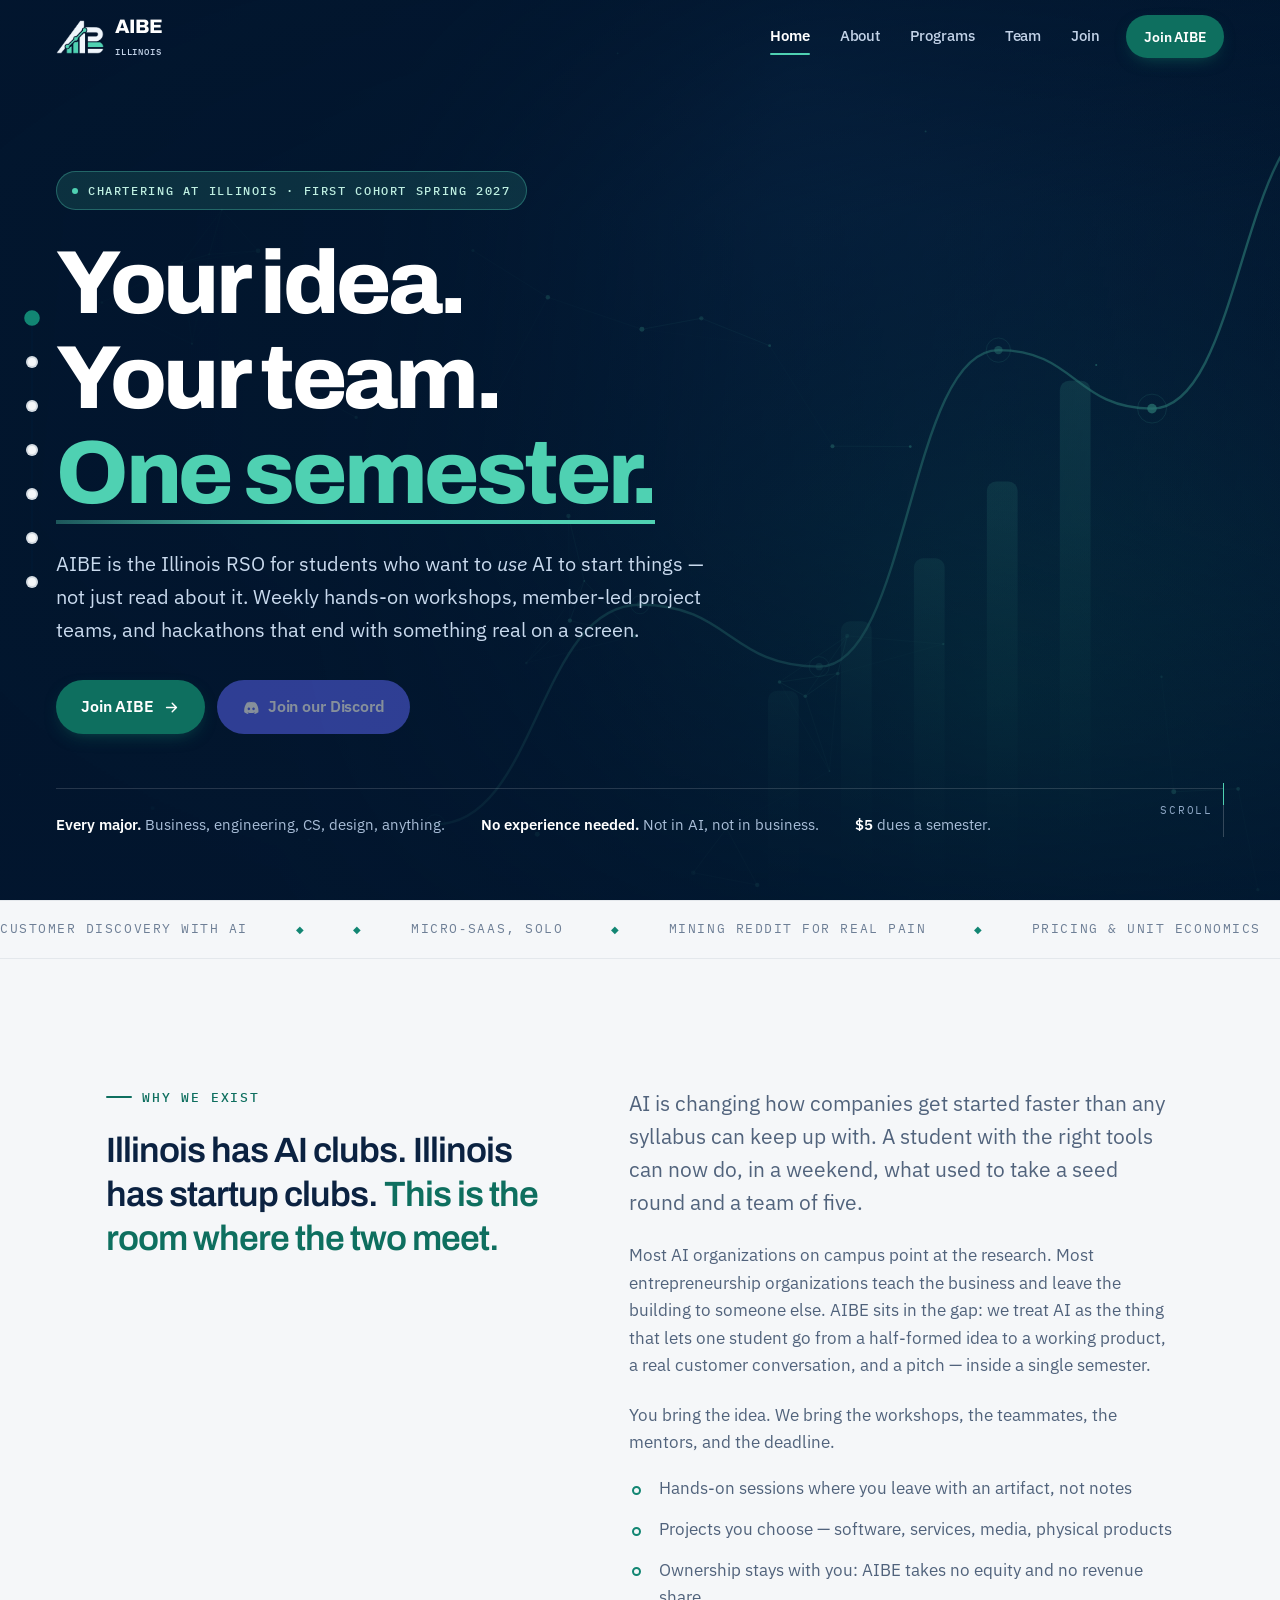
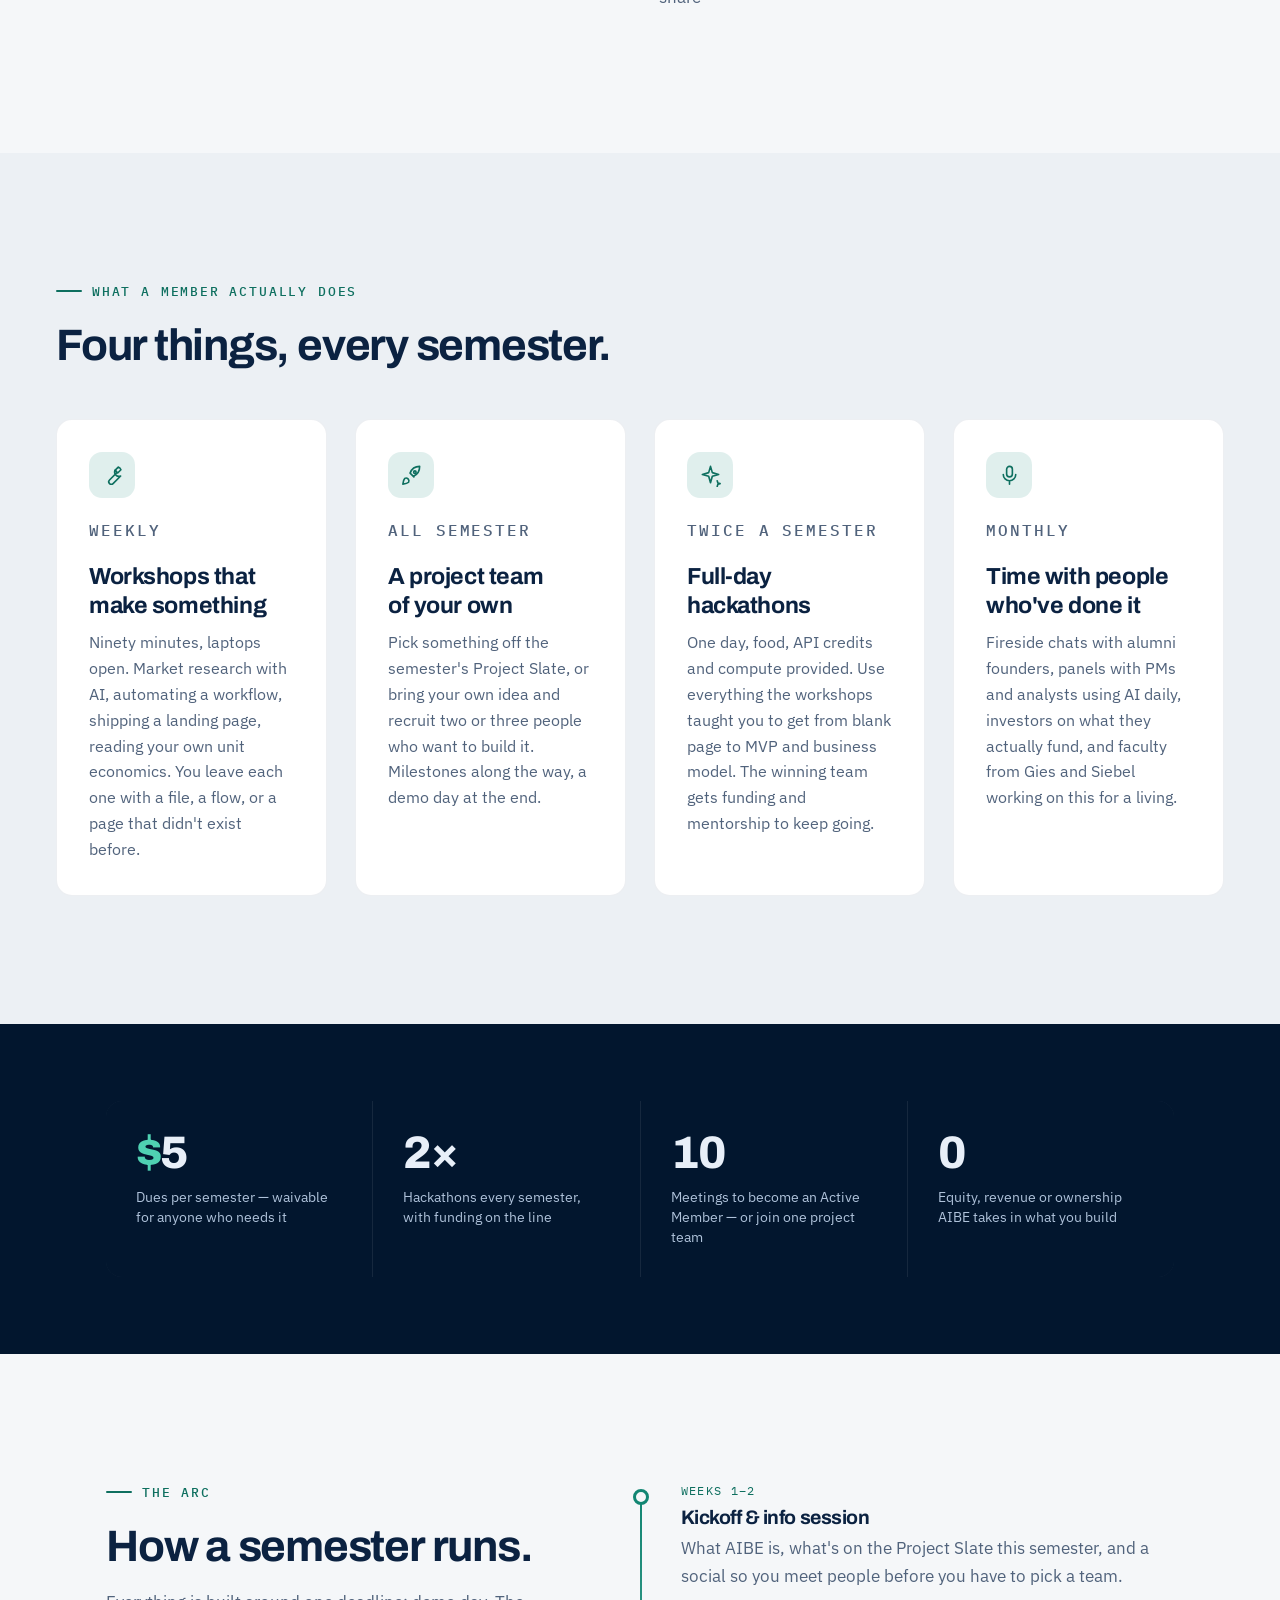
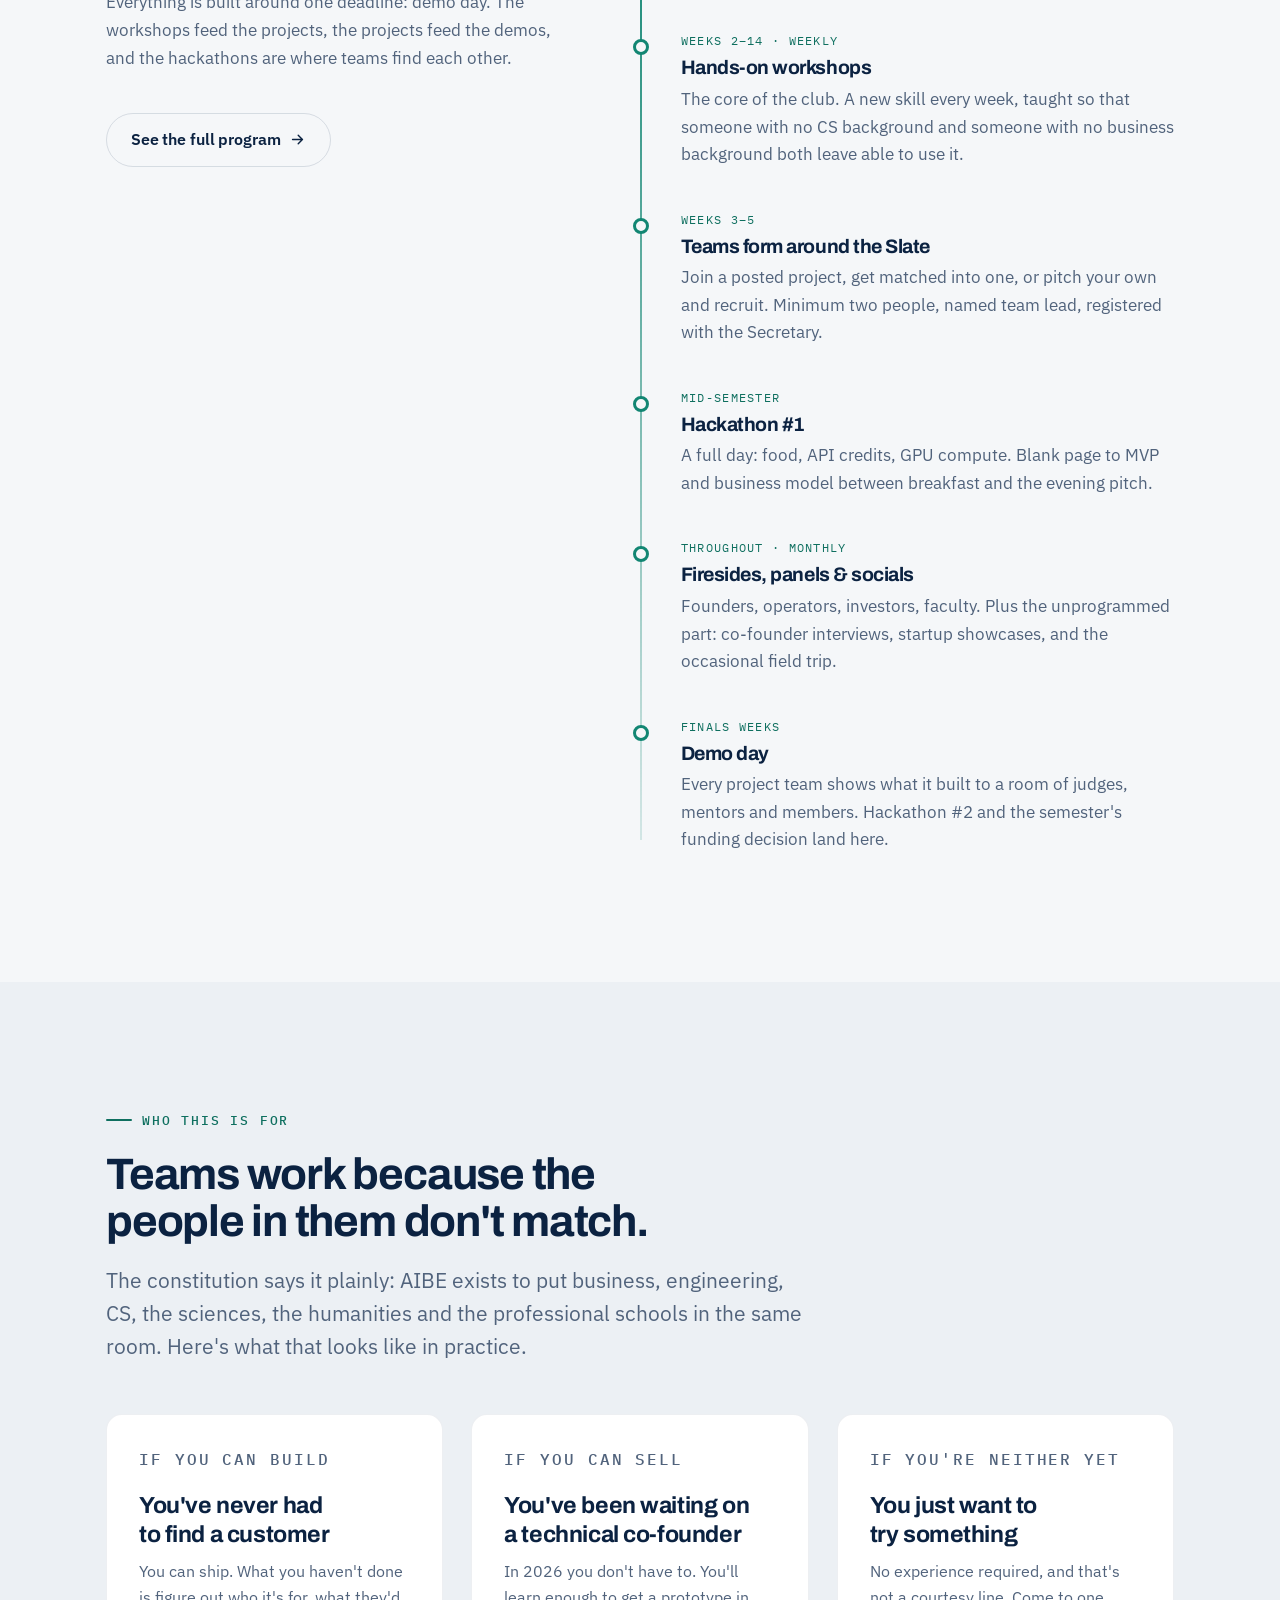
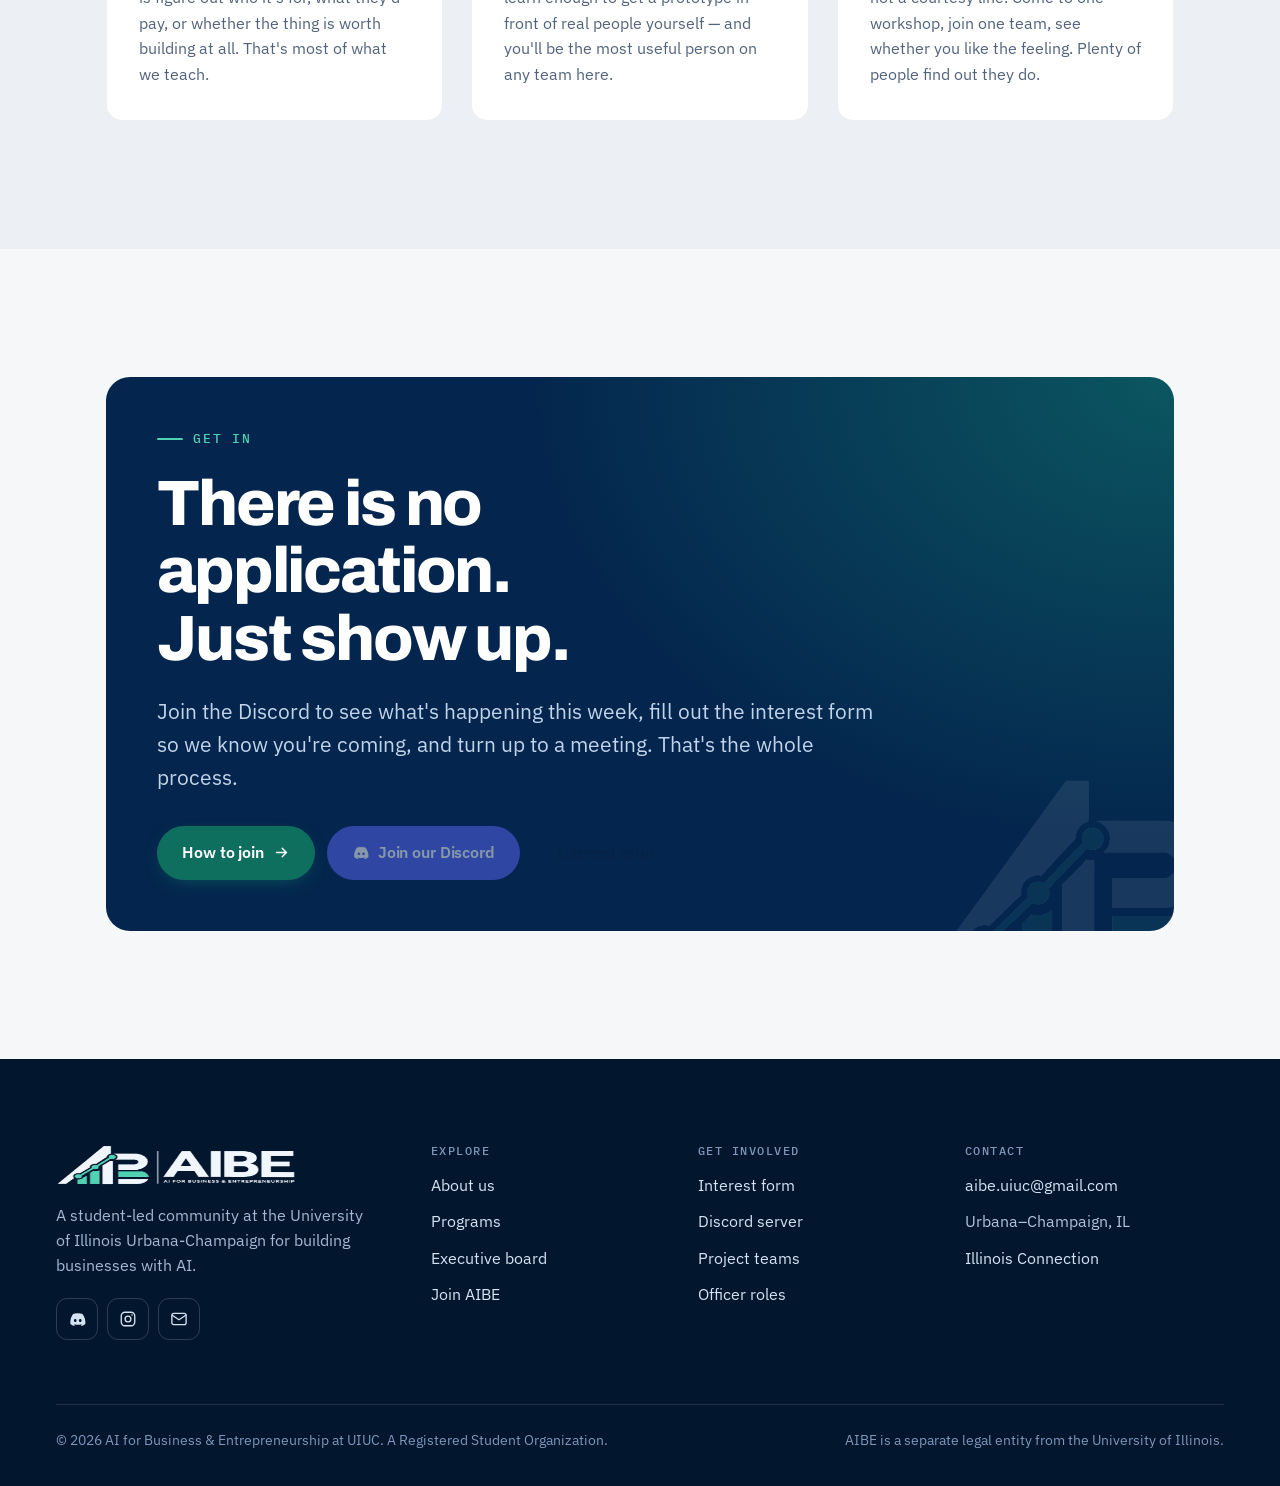
==== commit 4b6c513f: "Use American spelling throughout A UIUC site shouldn't say "programmes" or "organisations". Also fix" ====
--- a/index.html
+++ b/index.html
@@ -101,7 +101,7 @@
         </div>
         <div data-reveal class="stack" style="--s:22px">
           <p class="t-lead">AI is changing how companies get started faster than any syllabus can keep up with. A student with the right tools can now do, in a weekend, what used to take a seed round and a team of five.</p>
-          <p class="t-body">Most AI organisations on campus point at the research. Most entrepreneurship organisations teach the business and leave the building to someone else. AIBE sits in the gap: we treat AI as the thing that lets one student go from a half-formed idea to a working product, a real customer conversation, and a pitch &mdash; inside a single semester.</p>
+          <p class="t-body">Most AI organizations on campus point at the research. Most entrepreneurship organizations teach the business and leave the building to someone else. AIBE sits in the gap: we treat AI as the thing that lets one student go from a half-formed idea to a working product, a real customer conversation, and a pitch &mdash; inside a single semester.</p>
           <p class="t-body">You bring the idea. We bring the workshops, the teammates, the mentors, and the deadline.</p>
           <ul class="ticks" style="margin-top:6px">
             <li>Hands-on sessions where you leave with an artifact, not notes</li>
@@ -169,7 +169,7 @@
           <p class="eyebrow">The arc</p>
           <h2 class="t-h2">How a semester runs.</h2>
           <p class="t-body" style="margin-top:20px">Everything is built around one deadline: demo day. The workshops feed the projects, the projects feed the demos, and the hackathons are where teams find each other.</p>
-          <a class="btn btn--ghost" href="programs.html" style="margin-top:22px">See the full programme <svg viewBox="0 0 24 24" fill="none" stroke="currentColor" stroke-width="2" stroke-linecap="round" stroke-linejoin="round" aria-hidden="true"><path d="M5 12h14M13 6l6 6-6 6"/></svg></a>
+          <a class="btn btn--ghost" href="programs.html" style="margin-top:22px">See the full program <svg viewBox="0 0 24 24" fill="none" stroke="currentColor" stroke-width="2" stroke-linecap="round" stroke-linejoin="round" aria-hidden="true"><path d="M5 12h14M13 6l6 6-6 6"/></svg></a>
         </div>
         <ol class="timeline" data-stagger="90">
           <li data-reveal>
@@ -195,7 +195,7 @@
           <li data-reveal>
             <span class="timeline__w">Throughout &middot; monthly</span>
             <h3>Firesides, panels &amp; socials</h3>
-            <p class="t-body">Founders, operators, investors, faculty. Plus the un-programmed part: co-founder interviews, startup showcases, and the occasional field trip.</p>
+            <p class="t-body">Founders, operators, investors, faculty. Plus the unprogrammed part: co-founder interviews, startup showcases, and the occasional field trip.</p>
           </li>
           <li data-reveal>
             <span class="timeline__w">Finals weeks</span>
--- a/css/aibe.css
+++ b/css/aibe.css
@@ -1,6 +1,6 @@
 /* ==========================================================================
    AIBE — AI for Business & Entrepreneurship at UIUC
-   Design system. Colours sampled from the AIBE logo:
+   Design system. Colors sampled from the AIBE logo:
      navy  #04264E   teal  #128673
    ========================================================================== */
 
@@ -162,7 +162,7 @@
 .band--elev { background: var(--bg-elev); }
 .band--tight { padding-block: clamp(52px, 6vw, 86px); }
 
-/* Ink bands keep brand colours in both themes */
+/* Ink bands keep brand colors in both themes */
 .band--ink {
   background: var(--navy-deep);
   color: #E3ECF7;
@@ -486,7 +486,7 @@
 .spine__dot[aria-current="true"] i { border-color: var(--teal); background: var(--teal); transform: scale(1.3); }
 .spine__dot:hover i { border-color: var(--teal); }
 
-/* --- Programme cards ------------------------------------------------------ */
+/* --- Program cards ------------------------------------------------------ */
 .prog {
   display: grid; grid-template-columns: 92px 1fr; gap: clamp(16px, 2.4vw, 30px);
   padding: clamp(22px,2.6vw,30px) 0; border-top: 1px solid var(--line-soft);
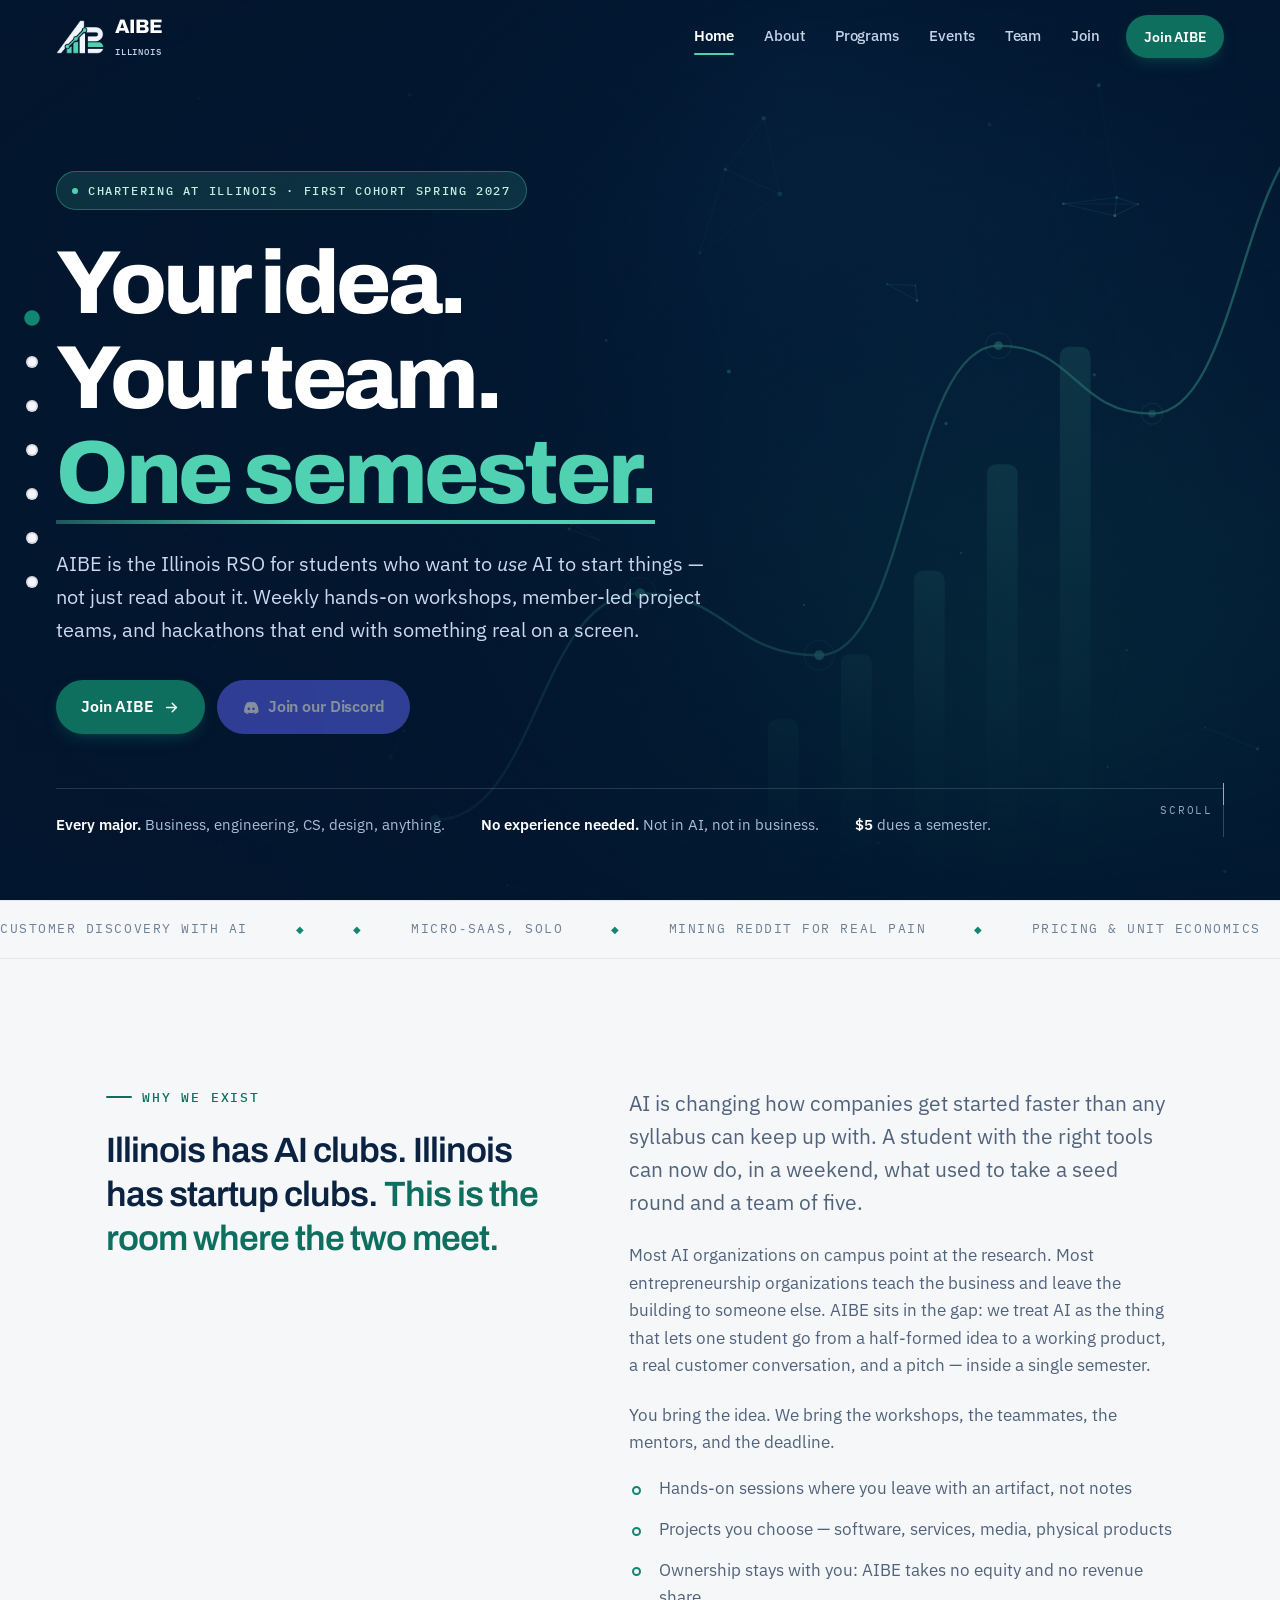
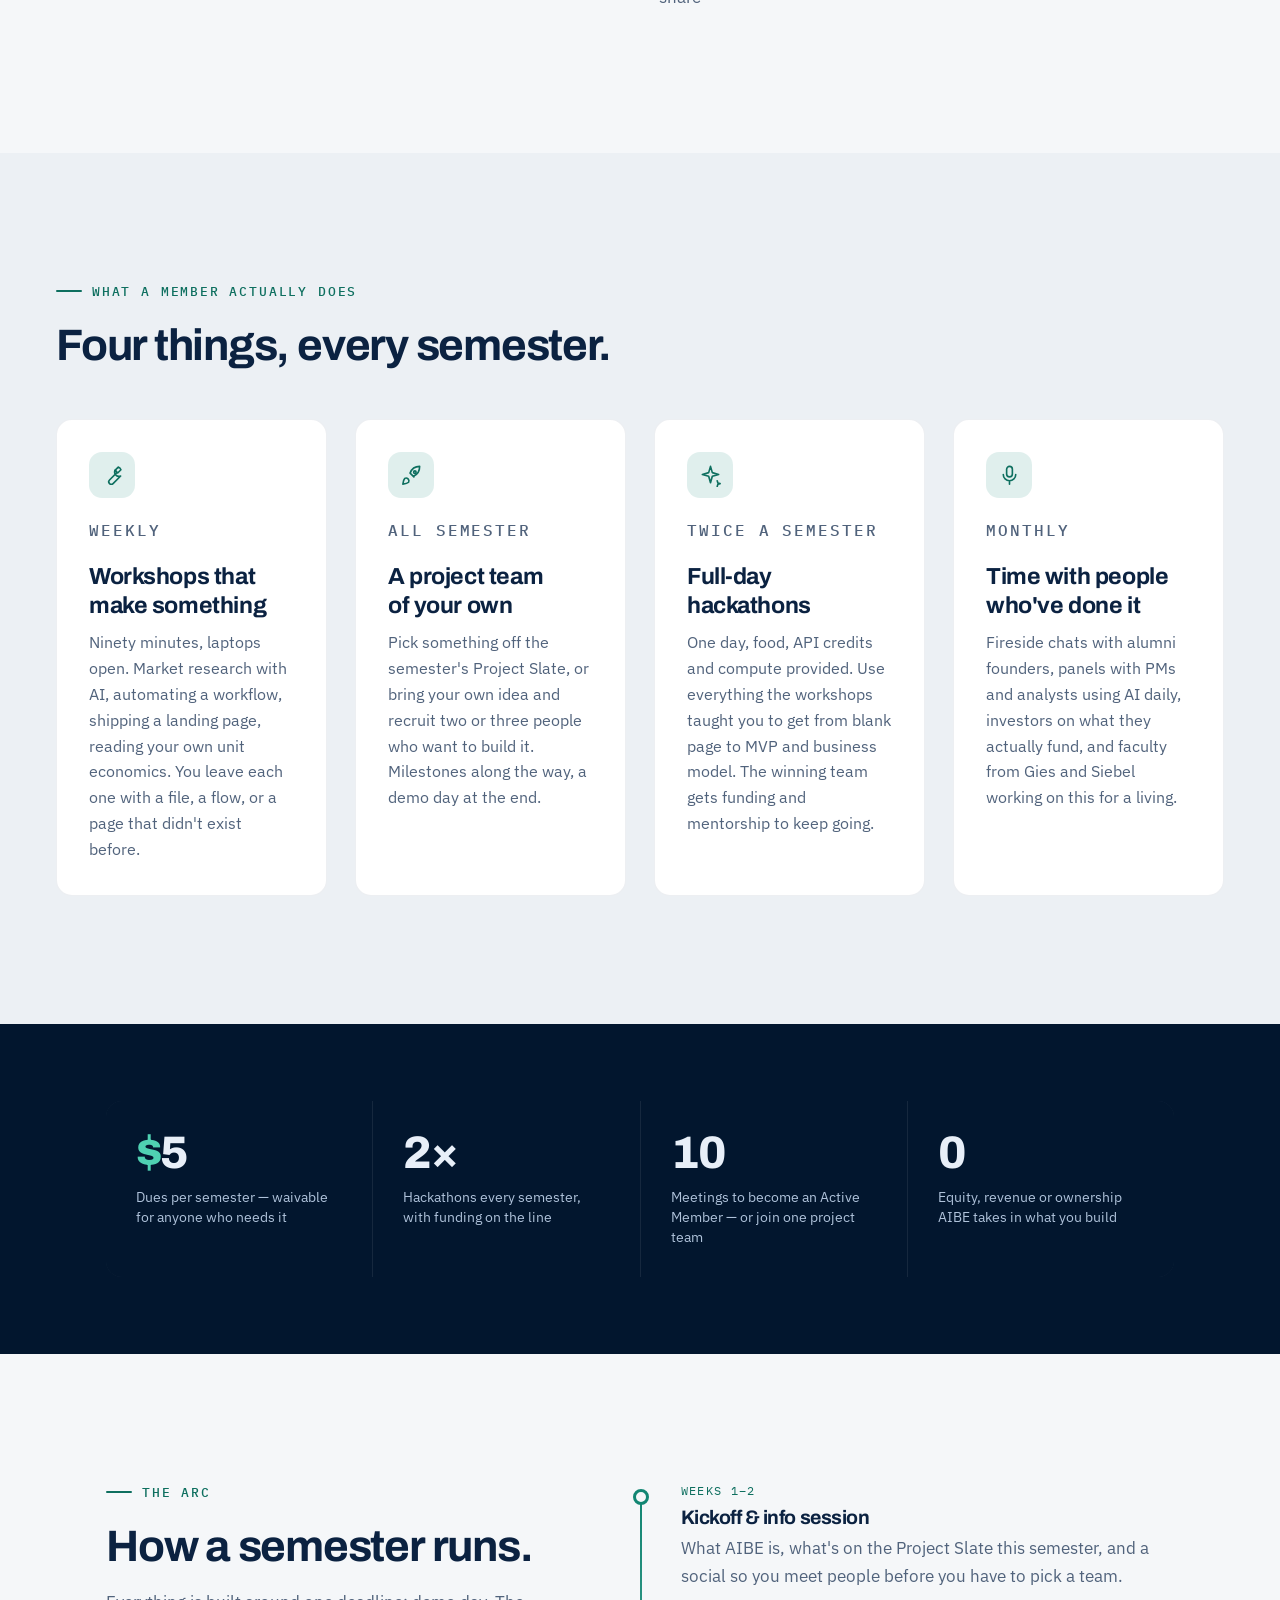
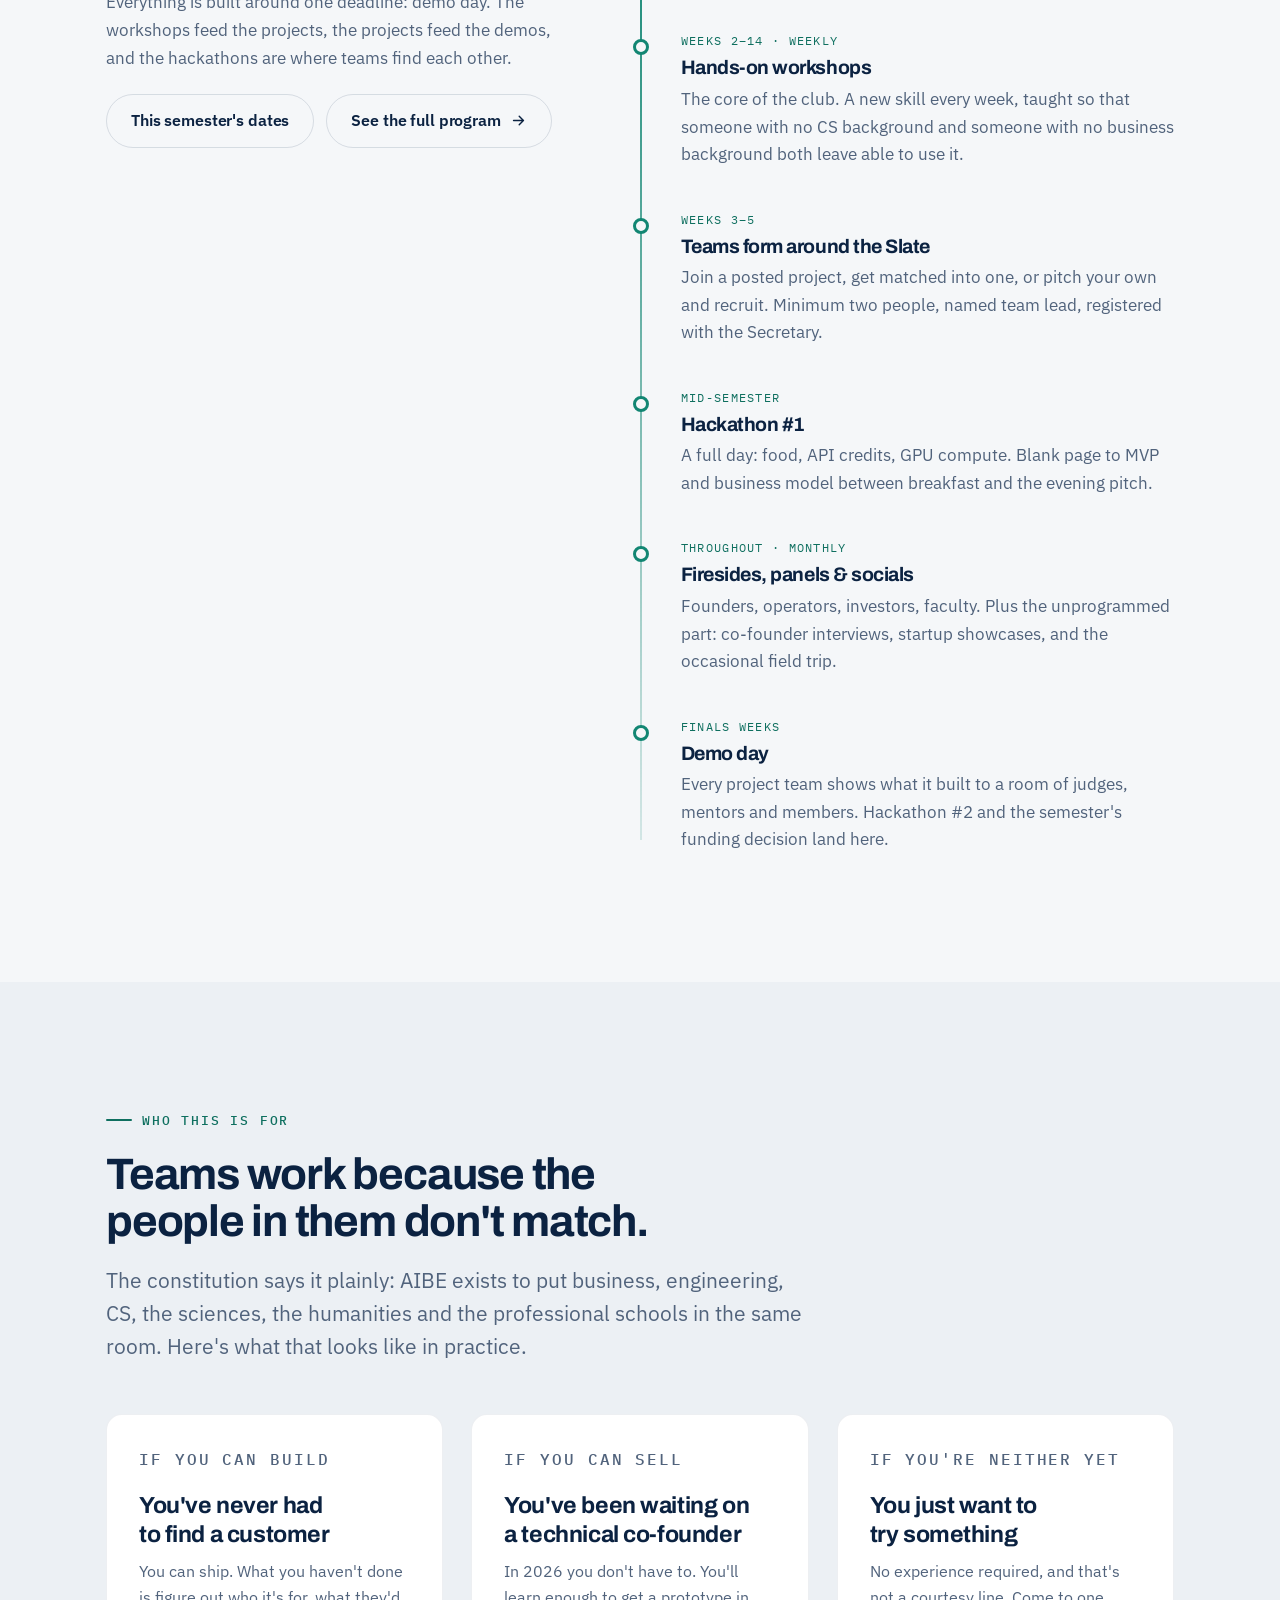
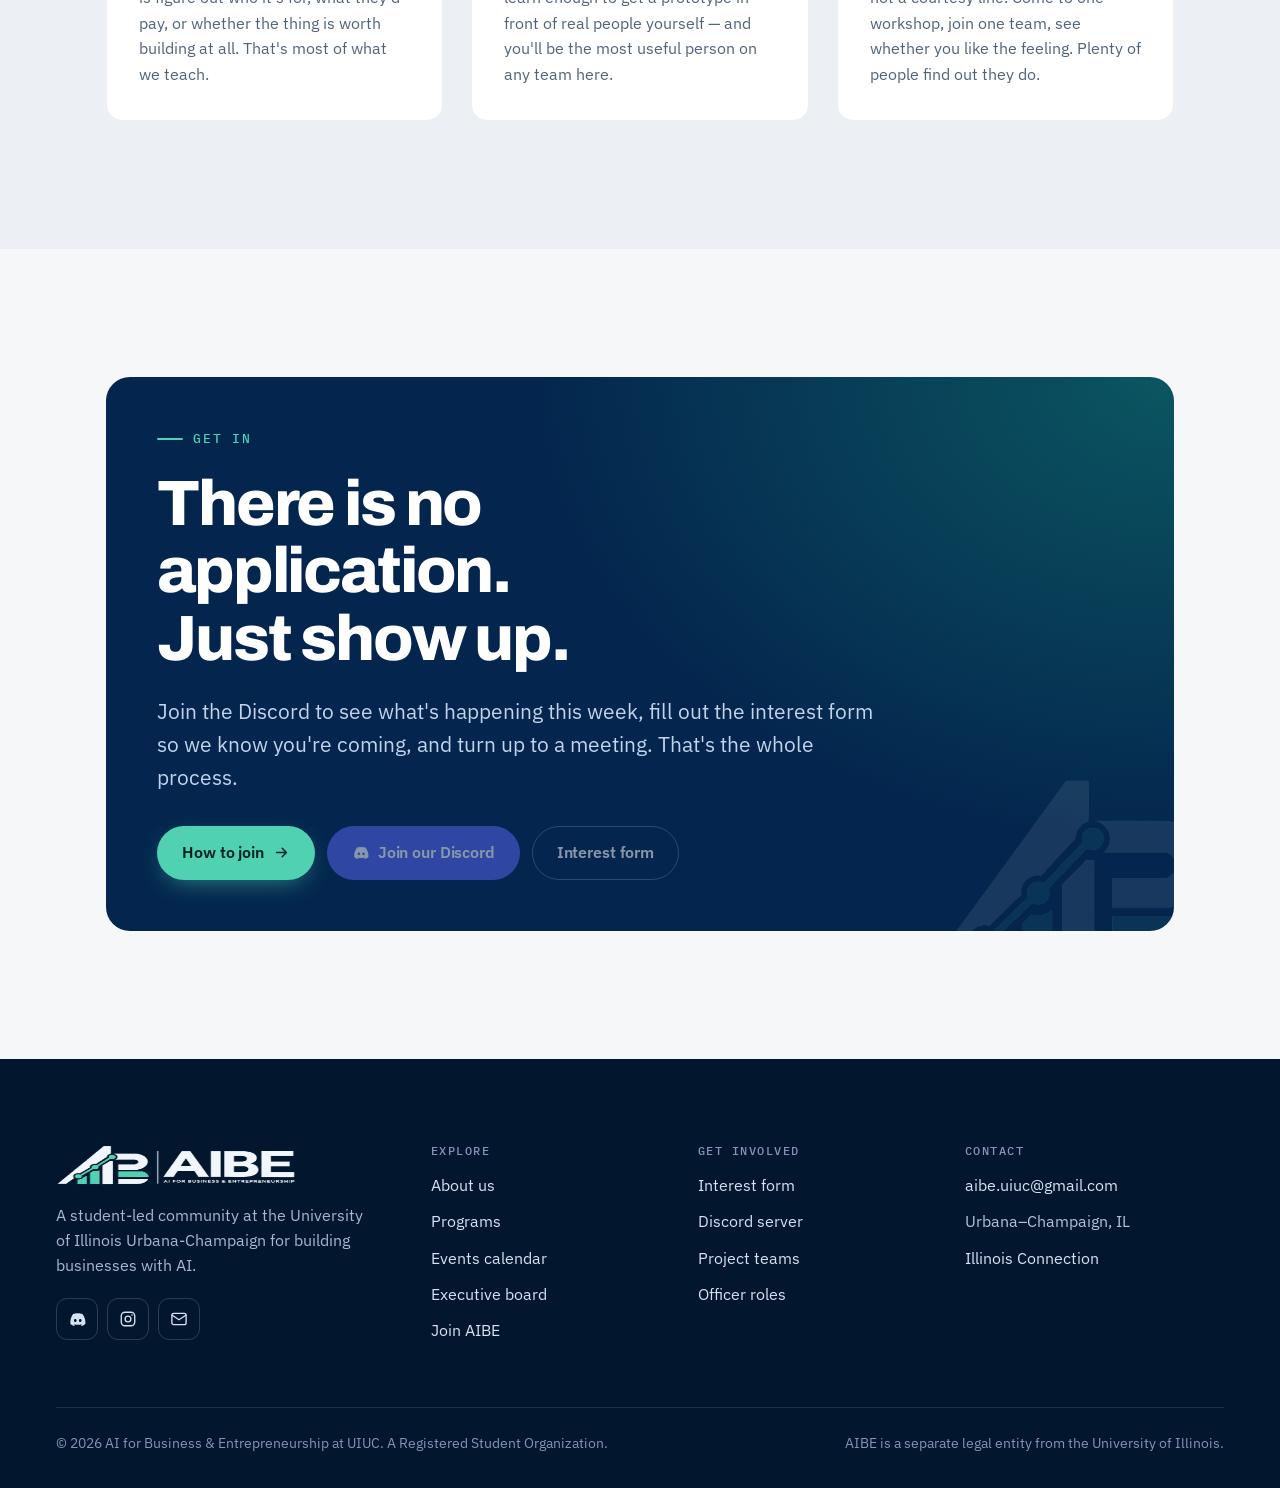
==== commit 1fdc93a7: "Add the events calendar page A sixth page driven entirely by js/events.js, so updating the schedule " ====
--- a/index.html
+++ b/index.html
@@ -36,6 +36,7 @@
           <a class="nav__link" href="index.html" aria-current="page">Home</a>
           <a class="nav__link" href="about.html">About</a>
           <a class="nav__link" href="programs.html">Programs</a>
+          <a class="nav__link" href="events.html">Events</a>
           <a class="nav__link" href="team.html">Team</a>
           <a class="nav__link" href="join.html">Join</a>
         <a class="btn btn--primary btn--sm nav__cta" href="join.html">Join AIBE</a>
@@ -169,7 +170,10 @@
           <p class="eyebrow">The arc</p>
           <h2 class="t-h2">How a semester runs.</h2>
           <p class="t-body" style="margin-top:20px">Everything is built around one deadline: demo day. The workshops feed the projects, the projects feed the demos, and the hackathons are where teams find each other.</p>
-          <a class="btn btn--ghost" href="programs.html" style="margin-top:22px">See the full program <svg viewBox="0 0 24 24" fill="none" stroke="currentColor" stroke-width="2" stroke-linecap="round" stroke-linejoin="round" aria-hidden="true"><path d="M5 12h14M13 6l6 6-6 6"/></svg></a>
+          <div class="btn-row" style="margin-top:22px">
+            <a class="btn btn--ghost" href="events.html">This semester's dates</a>
+            <a class="btn btn--ghost" href="programs.html">See the full program <svg viewBox="0 0 24 24" fill="none" stroke="currentColor" stroke-width="2" stroke-linecap="round" stroke-linejoin="round" aria-hidden="true"><path d="M5 12h14M13 6l6 6-6 6"/></svg></a>
+          </div>
         </div>
         <ol class="timeline" data-stagger="90">
           <li data-reveal>
@@ -270,6 +274,7 @@
           <ul>
             <li><a href="about.html">About us</a></li>
             <li><a href="programs.html">Programs</a></li>
+            <li><a href="events.html">Events calendar</a></li>
             <li><a href="team.html">Executive board</a></li>
             <li><a href="join.html">Join AIBE</a></li>
           </ul>
--- a/css/aibe.css
+++ b/css/aibe.css
@@ -162,9 +162,11 @@
 .band--elev { background: var(--bg-elev); }
 .band--tight { padding-block: clamp(52px, 6vw, 86px); }
 
-/* Ink bands keep brand colors in both themes */
-.band--ink {
-  background: var(--navy-deep);
+/* Ink surfaces keep brand colors in both themes.
+   .callout and .next are dark cards sitting inside light bands, so they need
+   the same token overrides as a full-width ink band — otherwise light-theme
+   text colors land on navy. */
+.band--ink, .callout, .next {
   color: #E3ECF7;
   --text: #E8EFF8;
   --text-2: #AFC2DA;
@@ -174,7 +176,10 @@
   --accent: var(--teal-bright);
   --bg-elev: rgba(255,255,255,.045);
 }
-.band--ink h1, .band--ink h2, .band--ink h3 { color: #FFFFFF; }
+.band--ink { background: var(--navy-deep); }
+.band--ink h1, .band--ink h2, .band--ink h3,
+.callout h1, .callout h2, .callout h3,
+.next h1, .next h2, .next h3 { color: #FFFFFF; }
 
 .grid { display: grid; gap: clamp(18px, 2.4vw, 28px); }
 .grid-2 { grid-template-columns: repeat(2, minmax(0,1fr)); }
@@ -218,7 +223,7 @@
 }
 :root[data-theme="dark"] .nav__logo .lg-dark { display: none; }
 :root[data-theme="dark"] .nav__logo .lg-light { display: block; }
-@media (max-width: 1000px) {
+@media (max-width: 1080px) {
   .nav[data-open="true"] .nav__logo .lg-light { display: none; }
   .nav[data-open="true"] .nav__logo .lg-dark { display: block; }
 }
@@ -280,7 +285,7 @@
 .nav[data-open="true"] .nav__burger span::before { transform: translateY(6px) rotate(45deg); }
 .nav[data-open="true"] .nav__burger span::after { transform: translateY(-6px) rotate(-45deg); }
 
-@media (max-width: 1000px) {
+@media (max-width: 1080px) {
   .nav__burger { display: flex; }
   .nav__links {
     position: fixed; inset: 68px 0 auto 0;
@@ -313,16 +318,24 @@
 
 .btn--primary { background: var(--teal-deep); color: #fff; box-shadow: 0 6px 18px -8px rgba(14,111,95,.8); }
 .btn--primary:hover { background: #0B5C4E; box-shadow: 0 10px 26px -10px rgba(14,111,95,.9); }
-.band--ink .btn--primary { background: var(--teal-bright); color: #02231D; box-shadow: 0 8px 26px -10px rgba(79,209,178,.7); }
-.band--ink .btn--primary:hover { background: #6EE0C4; }
+.band--ink .btn--primary,
+.callout .btn--primary,
+.next .btn--primary { background: var(--teal-bright); color: #02231D; box-shadow: 0 8px 26px -10px rgba(79,209,178,.7); }
+.band--ink .btn--primary:hover,
+.callout .btn--primary:hover,
+.next .btn--primary:hover { background: #6EE0C4; }
 
 .btn--solid { background: var(--navy); color: #fff; }
 .btn--solid:hover { background: #063464; }
 
 .btn--ghost { background: transparent; color: var(--text); border-color: var(--line); }
 .btn--ghost:hover { border-color: var(--text-3); background: var(--bg-elev); }
-.band--ink .btn--ghost { color: #fff; border-color: rgba(255,255,255,.3); }
-.band--ink .btn--ghost:hover { background: rgba(255,255,255,.1); border-color: rgba(255,255,255,.55); }
+.band--ink .btn--ghost,
+.callout .btn--ghost,
+.next .btn--ghost { color: #fff; border-color: rgba(255,255,255,.32); }
+.band--ink .btn--ghost:hover,
+.callout .btn--ghost:hover,
+.next .btn--ghost:hover { background: rgba(255,255,255,.1); border-color: rgba(255,255,255,.55); }
 
 .btn--discord { background: #5865F2; color: #fff; }
 .btn--discord:hover { background: #4752E0; }
@@ -367,7 +380,8 @@
   width: 9px; height: 9px; border-radius: 50%;
   background: var(--bg); border: 2.5px solid var(--teal);
 }
-.band--ink .ticks li::before { background: var(--navy-deep); border-color: var(--teal-bright); }
+.band--ink .ticks li::before,
+.callout .ticks li::before { background: var(--navy-deep); border-color: var(--teal-bright); }
 
 /* --- Stat strip ----------------------------------------------------------- */
 .stats { display: grid; grid-template-columns: repeat(4, minmax(0,1fr)); gap: 1px; background: var(--line-soft); border-radius: var(--r-m); overflow: hidden; }
@@ -675,3 +689,136 @@
   .hero h1 .accent { background-size: 100% 4px; }
   .marquee-line__track { animation: none; }
 }
+
+/* --- Events ---------------------------------------------------------------
+   The calendar page. Rows are built by wireEvents() in js/aibe.js from the
+   data in js/events.js.
+   -------------------------------------------------------------------------- */
+.sr-only {
+  position: absolute; width: 1px; height: 1px; padding: 0; margin: -1px;
+  overflow: hidden; clip: rect(0 0 0 0); white-space: nowrap; border: 0;
+}
+
+.ev-bar {
+  display: flex; flex-wrap: wrap; gap: 14px 20px; align-items: center;
+  justify-content: space-between; margin-bottom: clamp(22px, 2.6vw, 34px);
+  padding-bottom: 20px; border-bottom: 1px solid var(--line-soft);
+}
+.ev-chips { display: flex; flex-wrap: wrap; gap: 8px; }
+.chip {
+  min-height: 38px; padding: 8px 15px; border-radius: 999px; cursor: pointer;
+  font-family: var(--font-body); font-size: .9rem; font-weight: 500;
+  background: transparent; color: var(--text-2);
+  border: 1px solid var(--line);
+  transition: background .2s var(--ease), color .2s var(--ease), border-color .2s var(--ease);
+}
+.chip:hover { color: var(--text); border-color: var(--text-3); }
+.chip[aria-pressed="true"] {
+  background: var(--navy); border-color: var(--navy); color: #fff; font-weight: 600;
+}
+@media (prefers-color-scheme: dark) {
+  :root:not([data-theme="light"]) .chip[aria-pressed="true"] {
+    background: var(--teal-bright); border-color: var(--teal-bright); color: #02231D;
+  }
+}
+:root[data-theme="dark"] .chip[aria-pressed="true"] {
+  background: var(--teal-bright); border-color: var(--teal-bright); color: #02231D;
+}
+.ev-count {
+  font-family: var(--font-mono); font-size: .78rem; letter-spacing: .1em;
+  text-transform: uppercase; color: var(--text-3); white-space: nowrap;
+}
+
+.ev-month {
+  font-family: var(--font-mono); font-size: .76rem; font-weight: 500;
+  letter-spacing: .14em; text-transform: uppercase; color: var(--accent);
+  margin: clamp(30px, 3.4vw, 46px) 0 4px;
+  padding-bottom: 10px; border-bottom: 1px solid var(--line-soft);
+}
+.ev-month:first-child { margin-top: 0; }
+
+.ev-list { list-style: none; margin: 0; padding: 0; }
+.ev {
+  display: grid; grid-template-columns: 74px 1fr;
+  gap: clamp(16px, 2.2vw, 28px);
+  padding: clamp(20px, 2.2vw, 26px) 0;
+  border-bottom: 1px solid var(--line-soft);
+}
+.ev__date {
+  display: grid; justify-items: center; align-content: start; align-self: start;
+  padding: 10px 0 12px; border-radius: var(--r-s);
+  background: var(--bg-elev); border: 1px solid var(--line-soft);
+  line-height: 1;
+}
+.ev__mon {
+  font-family: var(--font-mono); font-size: .66rem; font-weight: 500;
+  letter-spacing: .12em; text-transform: uppercase; color: var(--accent);
+}
+.ev__num {
+  font-family: var(--font-display); font-weight: 800; font-size: 1.75rem;
+  letter-spacing: -.035em; color: var(--text); margin: 6px 0 5px;
+  font-variant-numeric: tabular-nums;
+}
+.ev__dow {
+  font-family: var(--font-mono); font-size: .62rem; letter-spacing: .1em;
+  text-transform: uppercase; color: var(--text-3);
+}
+.ev__body { min-width: 0; }
+.ev__tag {
+  font-family: var(--font-mono); font-size: .68rem; font-weight: 500;
+  letter-spacing: .13em; text-transform: uppercase; color: var(--accent);
+  margin: 0 0 7px;
+}
+.ev__title {
+  font-family: var(--font-display); font-weight: 700;
+  font-size: clamp(1.1rem, 1.7vw, 1.32rem); letter-spacing: -.02em;
+  line-height: 1.22; margin: 0;
+}
+.ev__meta { font-size: .94rem; color: var(--text-2); margin: 7px 0 0; font-variant-numeric: tabular-nums; }
+.ev__blurb { font-size: 1rem; color: var(--text-2); margin: 10px 0 0; max-width: 62ch; }
+.ev__actions { display: flex; flex-wrap: wrap; gap: 9px; margin-top: 15px; }
+
+@media (max-width: 560px) {
+  .ev { grid-template-columns: 58px 1fr; gap: 14px; }
+  .ev__num { font-size: 1.45rem; }
+}
+
+.ev-empty {
+  border: 1px dashed var(--line); border-radius: var(--r-m);
+  padding: clamp(26px, 3.4vw, 40px); text-align: center;
+  color: var(--text-2); max-width: none;
+}
+
+.next {
+  border-radius: var(--r-l); padding: clamp(28px, 4vw, 54px);
+  background:
+    radial-gradient(110% 150% at 100% 0%, rgba(18,134,115,.5) 0%, transparent 62%),
+    var(--navy);
+  position: relative; overflow: hidden;
+}
+.next__when {
+  font-family: var(--font-mono); font-size: .82rem; letter-spacing: .05em;
+  color: #BFF0E2; margin: 20px 0 0;
+}
+
+.ev-draft {
+  display: flex; gap: 13px; align-items: flex-start;
+  border: 1px solid color-mix(in srgb, var(--teal) 34%, transparent);
+  border-radius: var(--r-s); padding: 15px 18px;
+  background: color-mix(in srgb, var(--teal) 8%, transparent);
+  font-size: .95rem; color: var(--text-2);
+  margin-bottom: clamp(26px, 3vw, 38px);
+}
+.ev-draft svg { width: 18px; height: 18px; flex: none; color: var(--accent); margin-top: 2px; }
+.ev-draft strong { color: var(--text); font-weight: 600; }
+
+.rhythm { display: grid; grid-template-columns: repeat(3, minmax(0,1fr)); gap: 1px; background: var(--line-soft); border-radius: var(--r-m); overflow: hidden; }
+.rhythm > div { background: var(--bg); padding: clamp(20px,2.4vw,28px); }
+.band--ink .rhythm > div { background: var(--navy-deep); }
+.rhythm dt {
+  font-family: var(--font-mono); font-size: .72rem; font-weight: 500;
+  letter-spacing: .12em; text-transform: uppercase; color: var(--accent); margin-bottom: 10px;
+}
+.rhythm dd { margin: 0; font-size: 1.02rem; color: var(--text-2); }
+.rhythm dd strong { color: var(--text); font-weight: 600; display: block; font-family: var(--font-display); font-size: 1.1rem; letter-spacing: -.015em; margin-bottom: 4px; }
+@media (max-width: 760px) { .rhythm { grid-template-columns: 1fr; } }
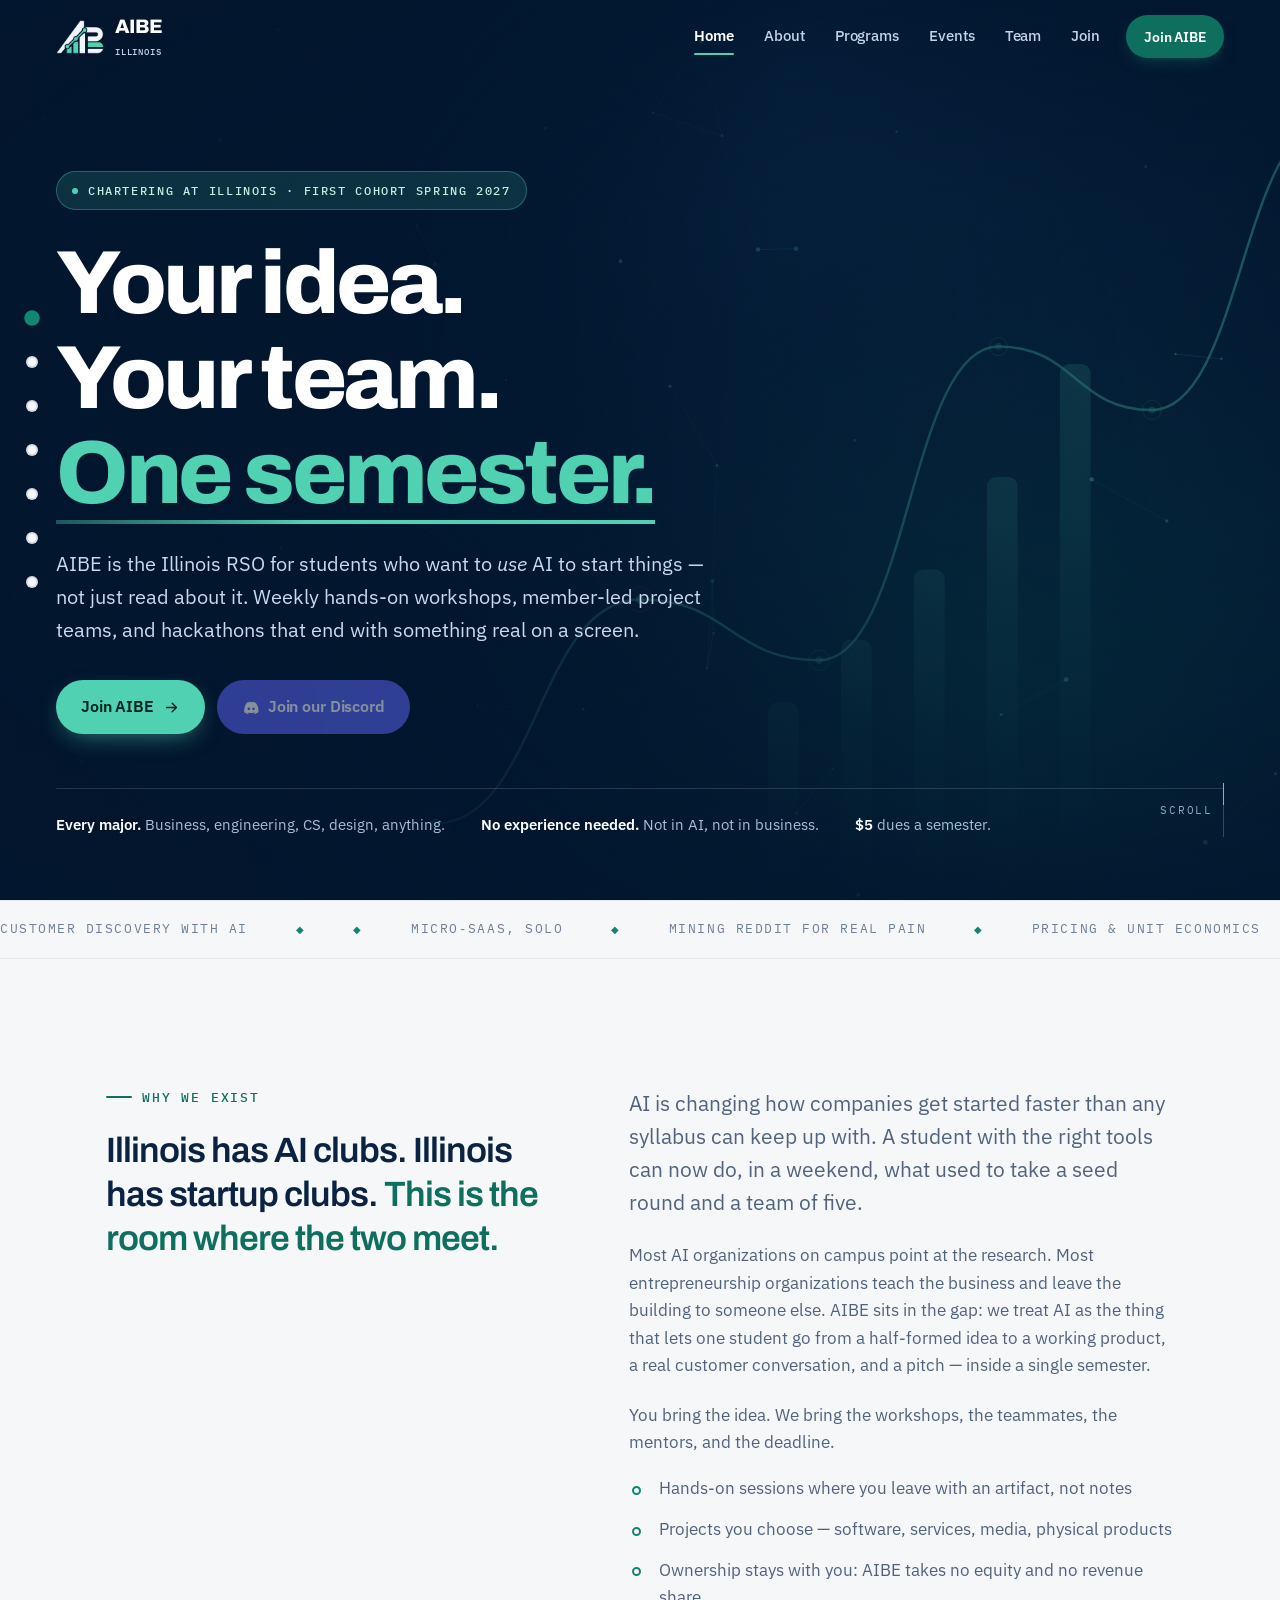
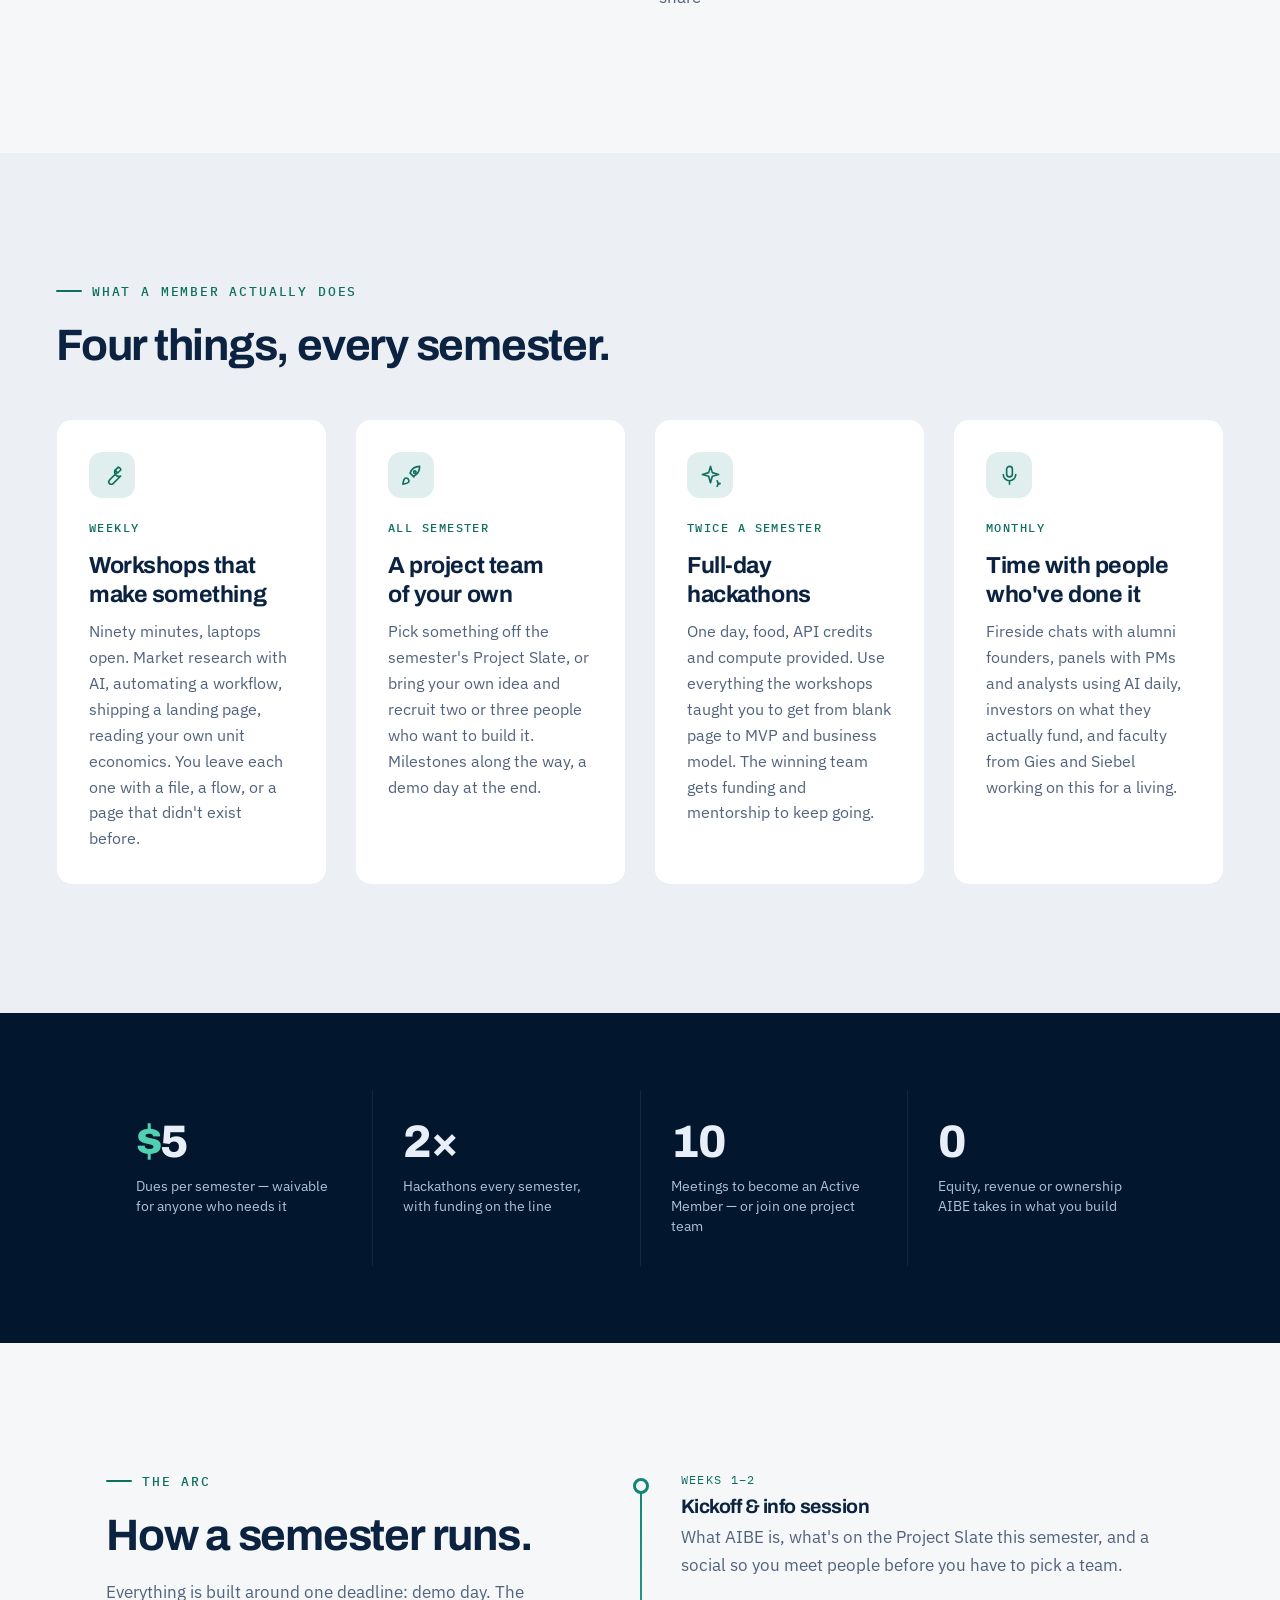
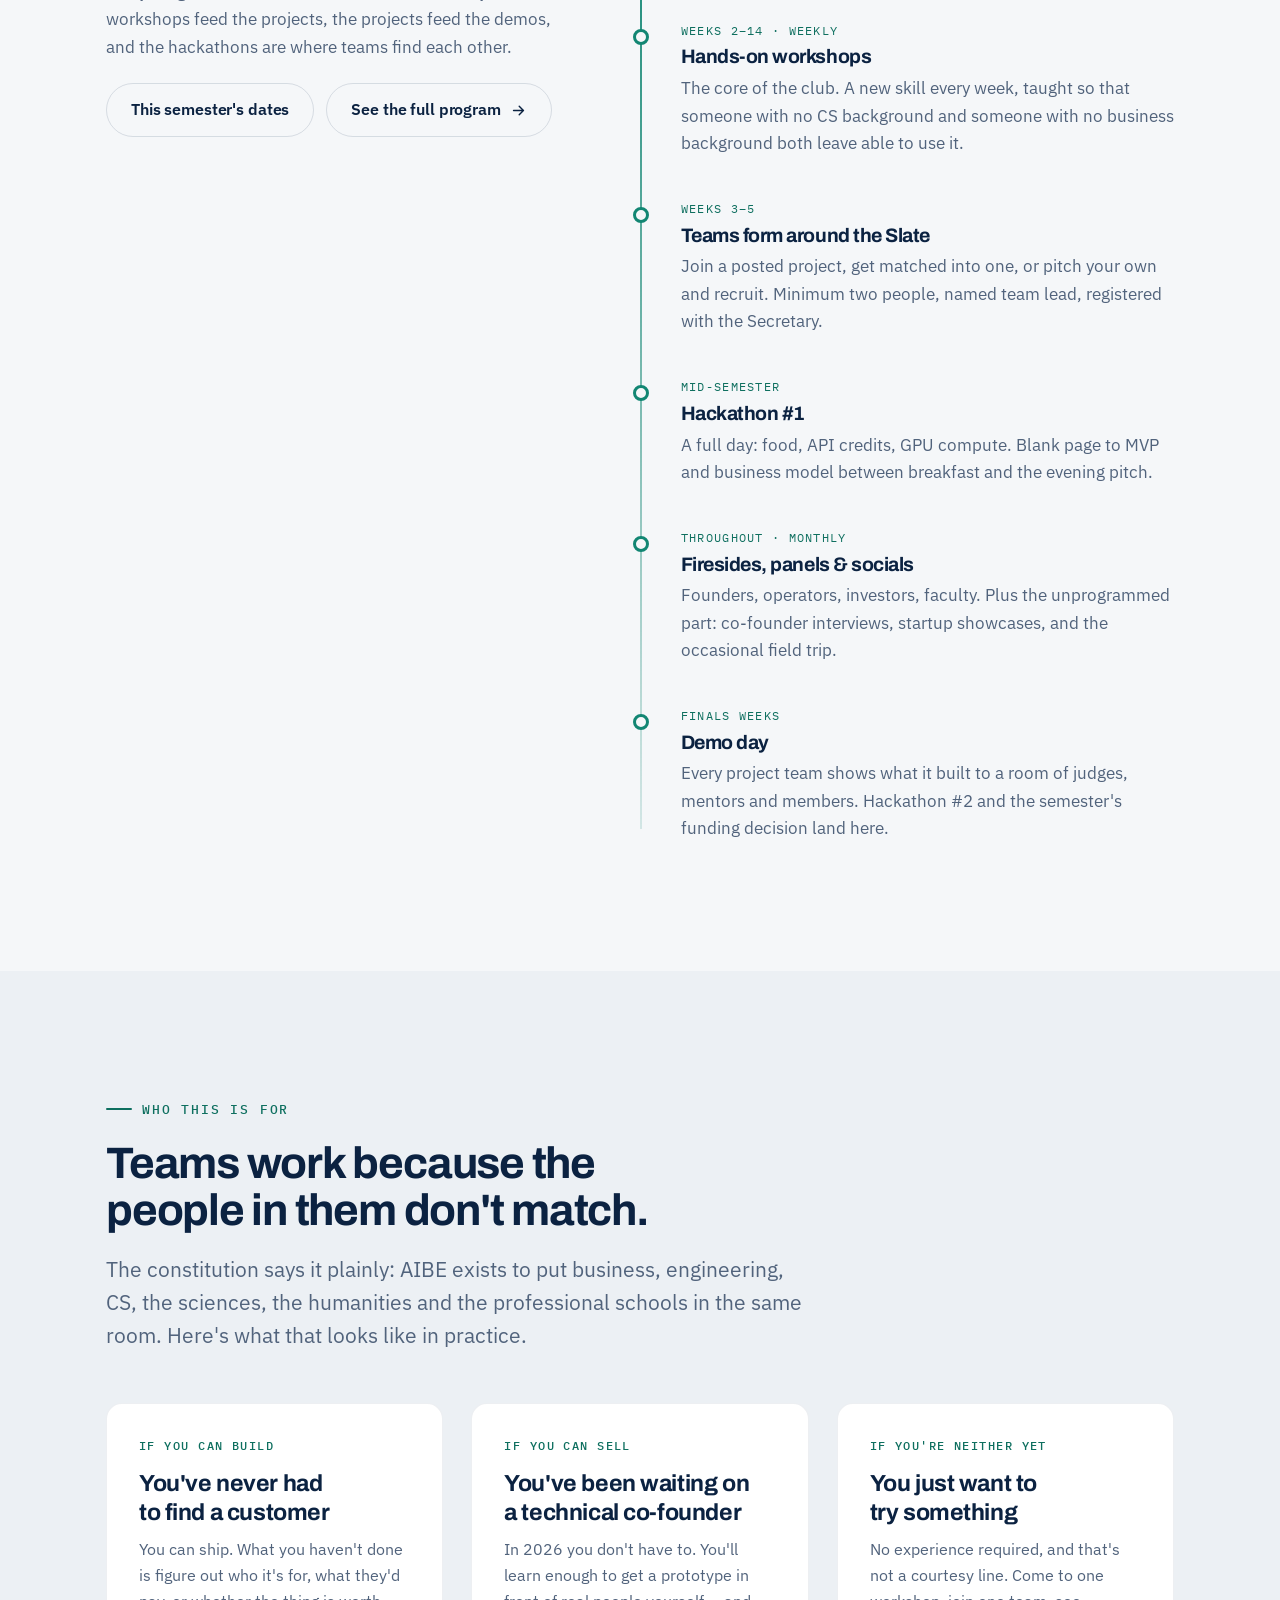
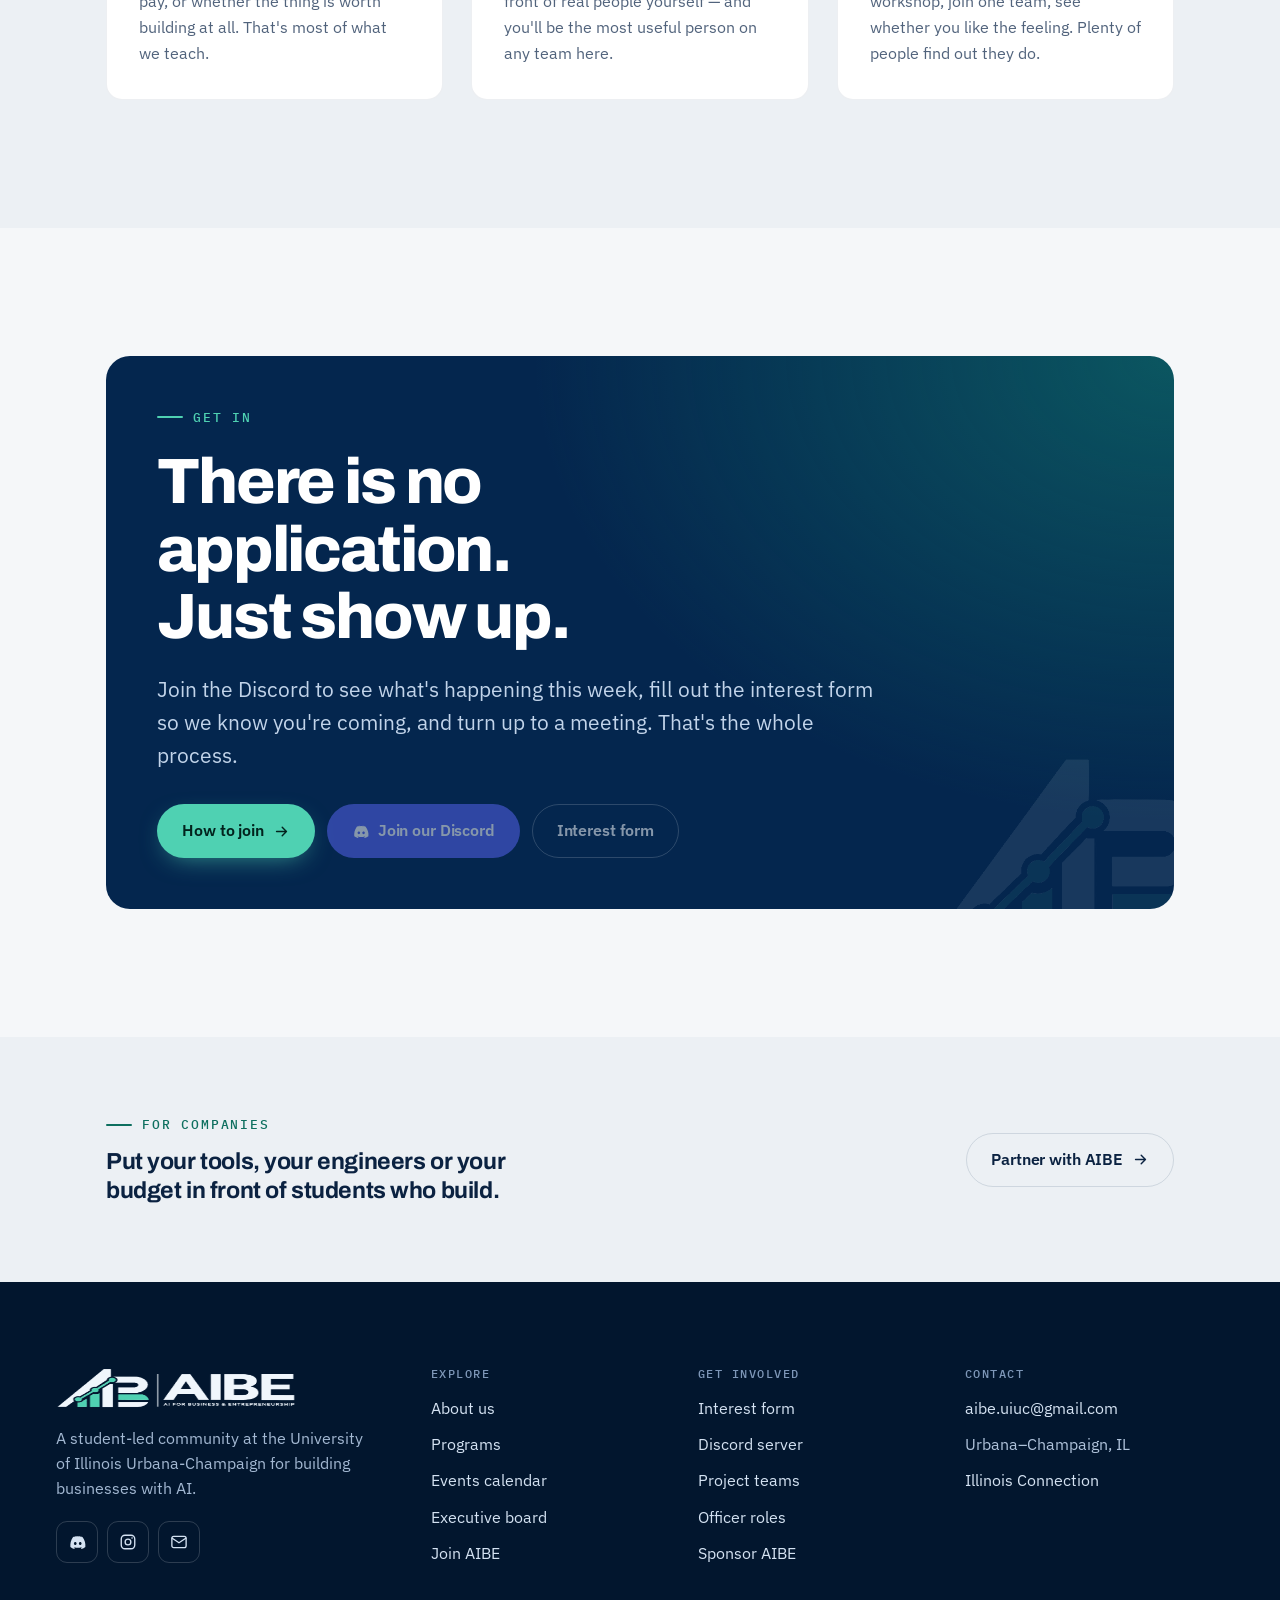
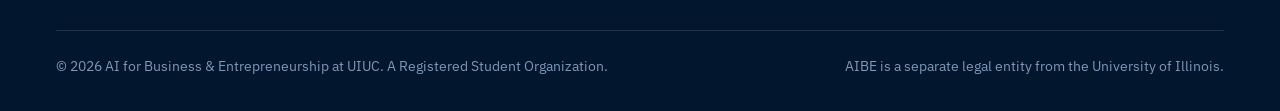
==== commit 68d3a6d2: "Add the sponsors page A seventh page aimed at companies rather than students: what we need the money" ====
--- a/index.html
+++ b/index.html
@@ -256,6 +256,18 @@
     </div>
   </section>
 
+  <section class="band band--tight band--sunk" id="partner">
+    <div class="wrap">
+      <div class="partner-strip" data-reveal>
+        <div>
+          <p class="eyebrow">For companies</p>
+          <h2 class="t-h3" style="max-width:34ch">Put your tools, your engineers or your budget in front of students who build.</h2>
+        </div>
+        <a class="btn btn--ghost" href="sponsors.html">Partner with AIBE <svg viewBox="0 0 24 24" fill="none" stroke="currentColor" stroke-width="2" stroke-linecap="round" stroke-linejoin="round" aria-hidden="true"><path d="M5 12h14M13 6l6 6-6 6"/></svg></a>
+      </div>
+    </div>
+  </section>
+
   </main>
 <footer class="foot">
     <div class="wrap wrap--wide">
@@ -286,6 +298,7 @@
             <li><a data-link="discord">Discord server</a></li>
             <li><a href="programs.html#projects">Project teams</a></li>
             <li><a href="join.html#officers">Officer roles</a></li>
+            <li><a href="sponsors.html">Sponsor AIBE</a></li>
           </ul>
         </div>
         <div>
--- a/css/aibe.css
+++ b/css/aibe.css
@@ -166,7 +166,7 @@
    .callout and .next are dark cards sitting inside light bands, so they need
    the same token overrides as a full-width ink band — otherwise light-theme
    text colors land on navy. */
-.band--ink, .callout, .next {
+.band--ink, .callout, .next, .hero {
   color: #E3ECF7;
   --text: #E8EFF8;
   --text-2: #AFC2DA;
@@ -320,10 +320,12 @@
 .btn--primary:hover { background: #0B5C4E; box-shadow: 0 10px 26px -10px rgba(14,111,95,.9); }
 .band--ink .btn--primary,
 .callout .btn--primary,
-.next .btn--primary { background: var(--teal-bright); color: #02231D; box-shadow: 0 8px 26px -10px rgba(79,209,178,.7); }
+.next .btn--primary,
+.hero .btn--primary { background: var(--teal-bright); color: #02231D; box-shadow: 0 8px 26px -10px rgba(79,209,178,.7); }
 .band--ink .btn--primary:hover,
 .callout .btn--primary:hover,
-.next .btn--primary:hover { background: #6EE0C4; }
+.next .btn--primary:hover,
+.hero .btn--primary:hover { background: #6EE0C4; }
 
 .btn--solid { background: var(--navy); color: #fff; }
 .btn--solid:hover { background: #063464; }
@@ -332,10 +334,12 @@
 .btn--ghost:hover { border-color: var(--text-3); background: var(--bg-elev); }
 .band--ink .btn--ghost,
 .callout .btn--ghost,
-.next .btn--ghost { color: #fff; border-color: rgba(255,255,255,.32); }
+.next .btn--ghost,
+.hero .btn--ghost { color: #fff; border-color: rgba(255,255,255,.32); }
 .band--ink .btn--ghost:hover,
 .callout .btn--ghost:hover,
-.next .btn--ghost:hover { background: rgba(255,255,255,.1); border-color: rgba(255,255,255,.55); }
+.next .btn--ghost:hover,
+.hero .btn--ghost:hover { background: rgba(255,255,255,.1); border-color: rgba(255,255,255,.55); }
 
 .btn--discord { background: #5865F2; color: #fff; }
 .btn--discord:hover { background: #4752E0; }
@@ -360,7 +364,7 @@
   letter-spacing: .12em; text-transform: uppercase; color: var(--accent);
 }
 .card h3 { margin: 0 0 10px; }
-.card p { font-size: 1rem; color: var(--text-2); }
+:where(.card) p { font-size: 1rem; color: var(--text-2); }
 
 .icon-badge {
   width: 46px; height: 46px; border-radius: 13px; display: grid; place-items: center;
@@ -605,7 +609,7 @@
   color: #fff; position: relative; overflow: hidden;
 }
 .callout h2 { color: #fff; }
-.callout p { color: #C2D4EA; }
+:where(.callout) p { color: #C2D4EA; }
 .callout__mark {
   position: absolute; right: -40px; bottom: -58px; width: 300px; opacity: .085;
   pointer-events: none; user-select: none;
@@ -822,3 +826,39 @@
 .rhythm dd { margin: 0; font-size: 1.02rem; color: var(--text-2); }
 .rhythm dd strong { color: var(--text); font-weight: 600; display: block; font-family: var(--font-display); font-size: 1.1rem; letter-spacing: -.015em; margin-bottom: 4px; }
 @media (max-width: 760px) { .rhythm { grid-template-columns: 1fr; } }
+
+/* --- Sponsorship tiers ----------------------------------------------------- */
+.tiers { align-items: start; }
+.tier { display: flex; flex-direction: column; }
+.tier__amt {
+  font-family: var(--font-display); font-weight: 800;
+  font-size: clamp(1.8rem, 2.8vw, 2.3rem); letter-spacing: -.04em; line-height: 1;
+  color: var(--text); margin: 10px 0 20px; font-variant-numeric: tabular-nums;
+}
+.tier__amt span {
+  display: block; font-family: var(--font-body); font-size: .88rem; font-weight: 400;
+  letter-spacing: 0; color: var(--text-3); margin-top: 8px;
+}
+.tier__list { margin-top: auto; }
+.tier__list li { font-size: 1rem; }
+.tier--featured {
+  border-color: color-mix(in srgb, var(--teal) 45%, transparent);
+  box-shadow: var(--shadow-m);
+}
+.tier__flag {
+  position: absolute; top: -11px; left: clamp(22px, 2.6vw, 32px);
+  font-family: var(--font-mono); font-size: .66rem; font-weight: 500;
+  letter-spacing: .12em; text-transform: uppercase;
+  background: var(--teal-deep); color: #fff;
+  padding: 5px 11px; border-radius: 999px; margin: 0;
+}
+@media (prefers-color-scheme: dark) {
+  :root:not([data-theme="light"]) .tier__flag { background: var(--teal-bright); color: #02231D; }
+}
+:root[data-theme="dark"] .tier__flag { background: var(--teal-bright); color: #02231D; }
+
+.partner-strip {
+  display: flex; flex-wrap: wrap; align-items: center; justify-content: space-between;
+  gap: 20px 32px;
+}
+.partner-strip .eyebrow { margin-bottom: 12px; }
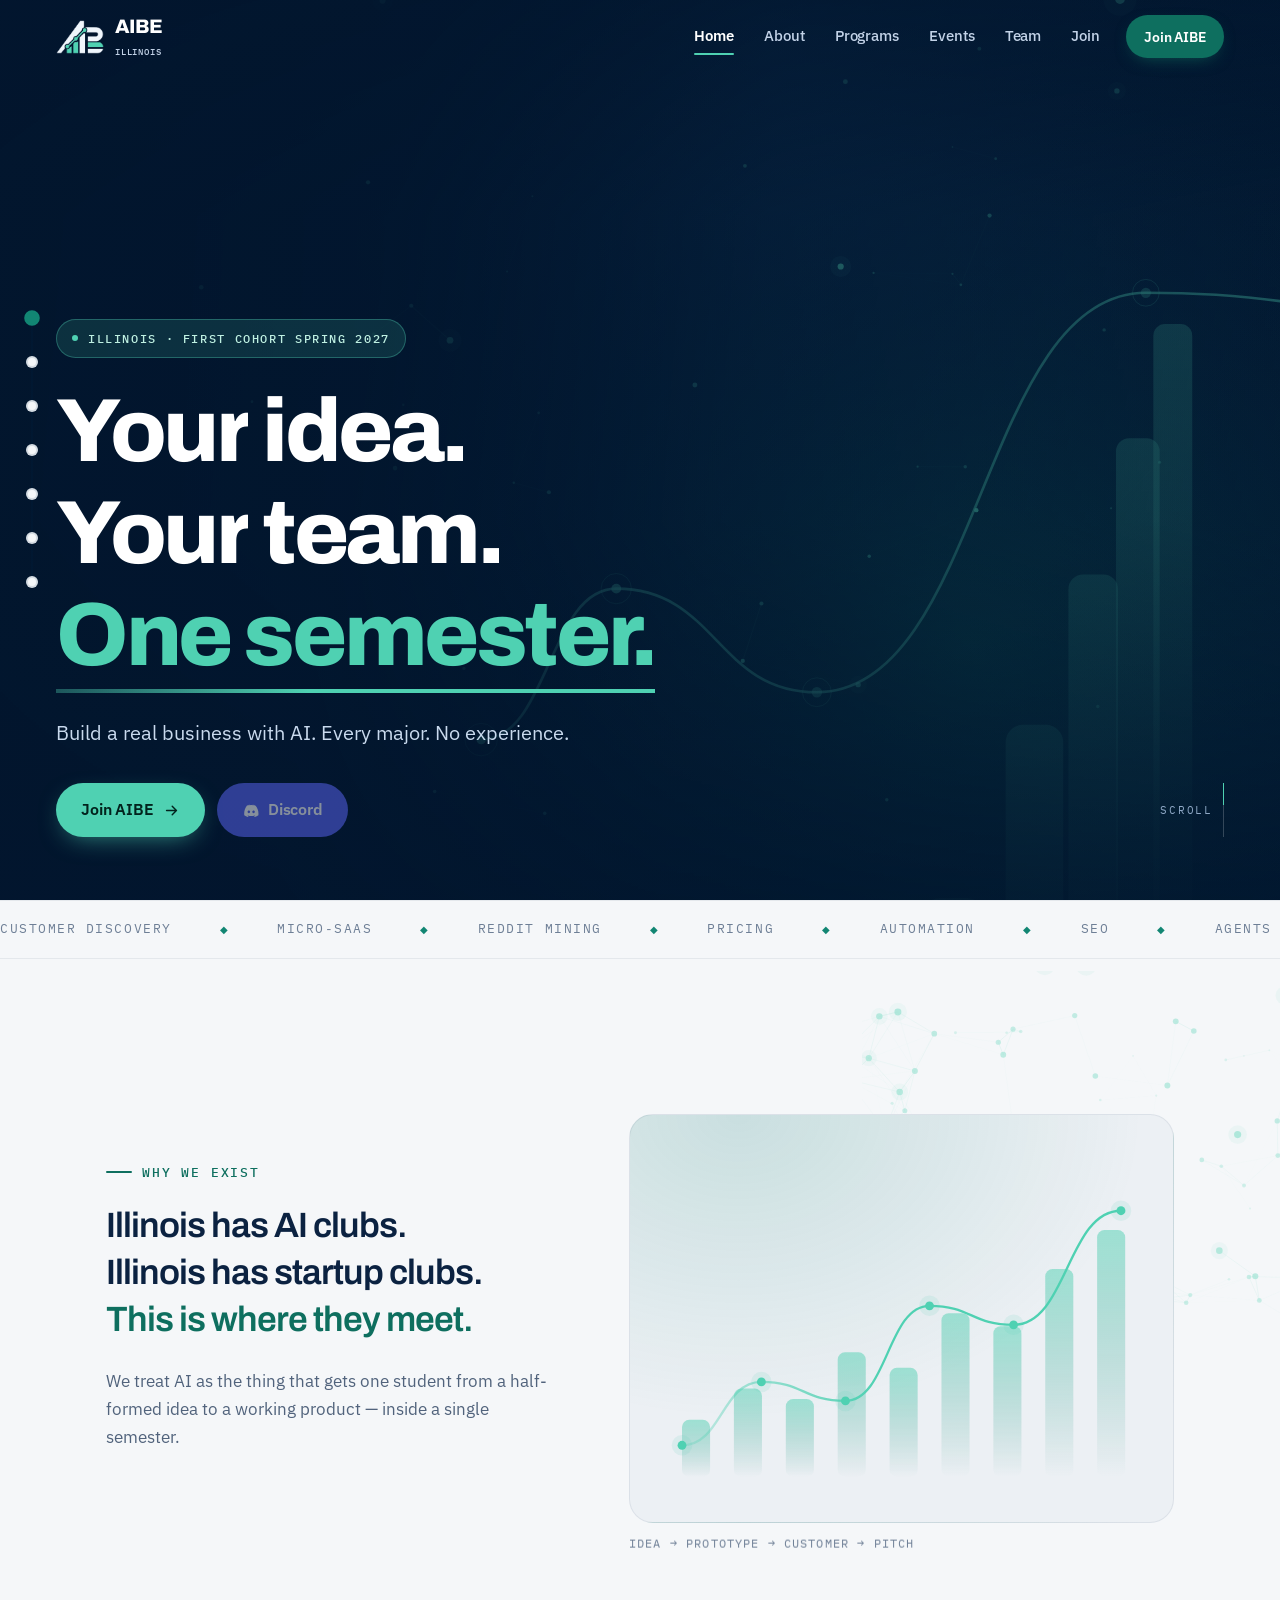
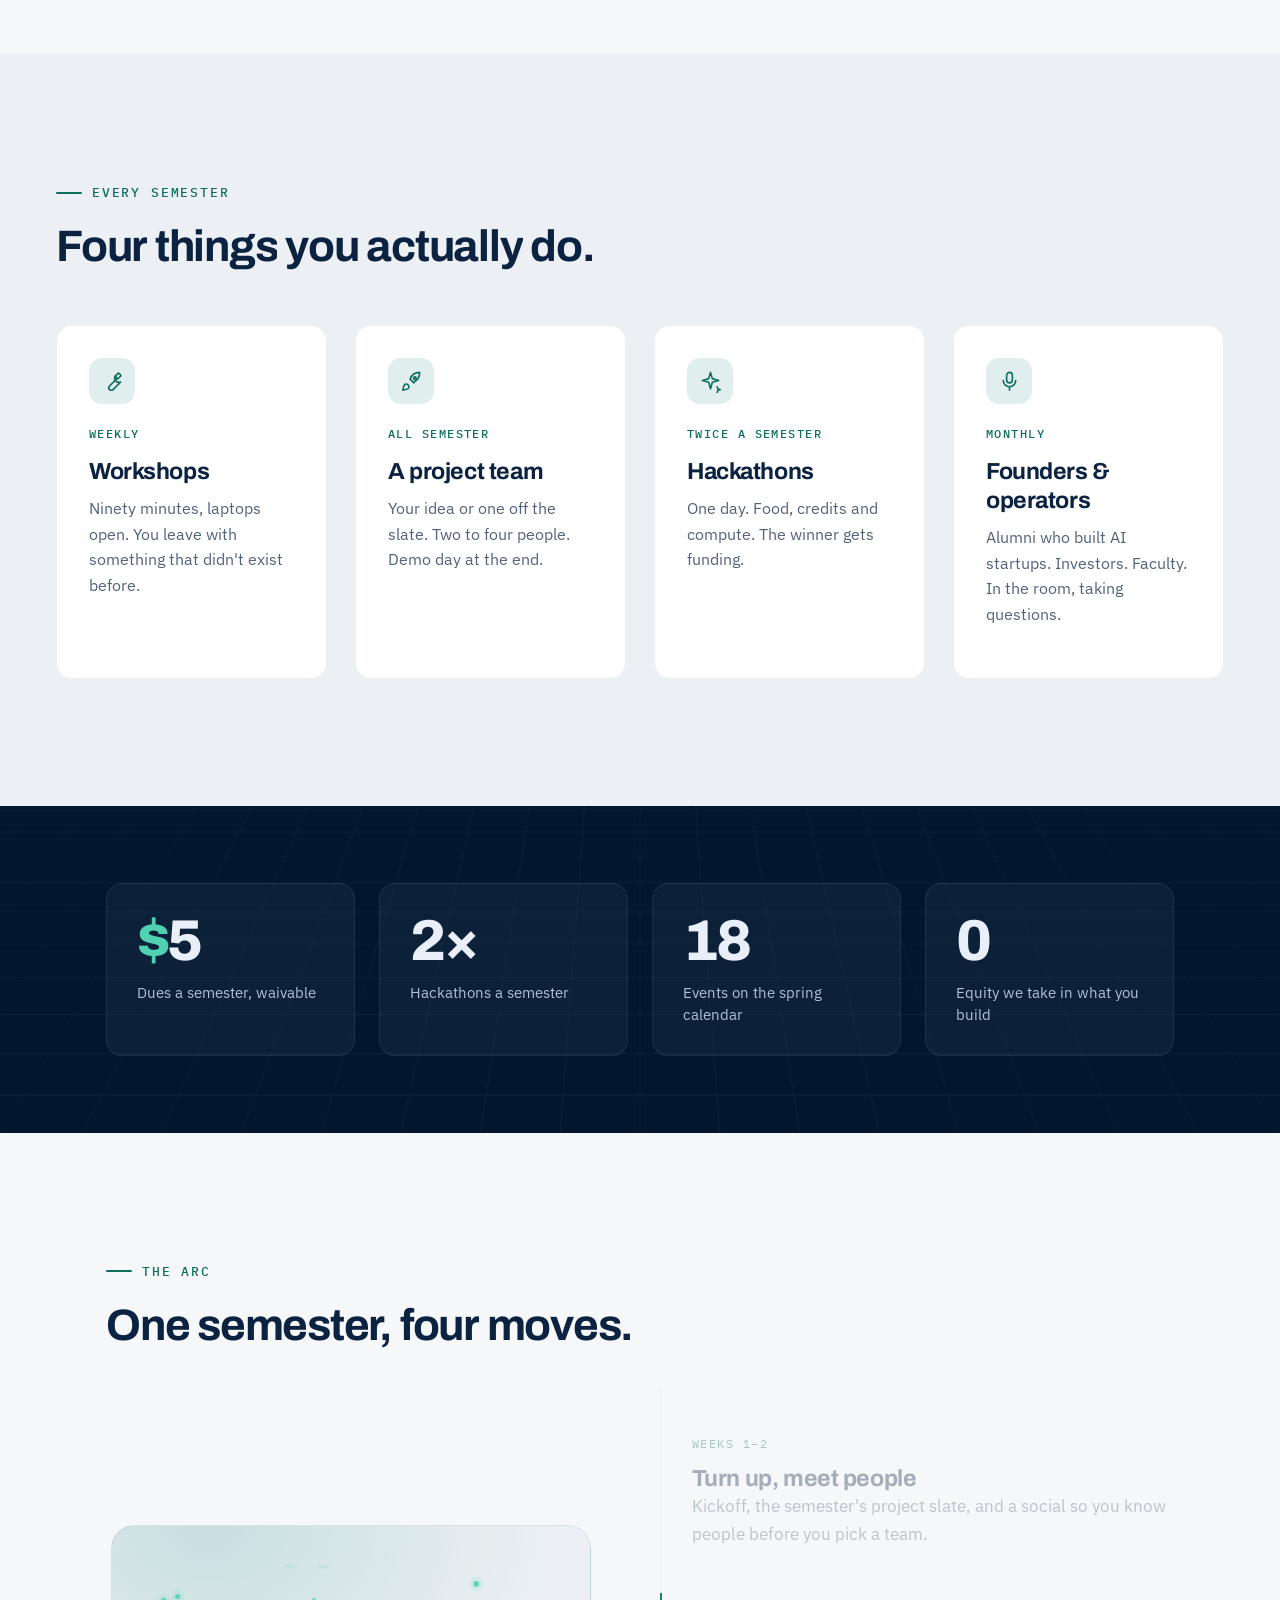
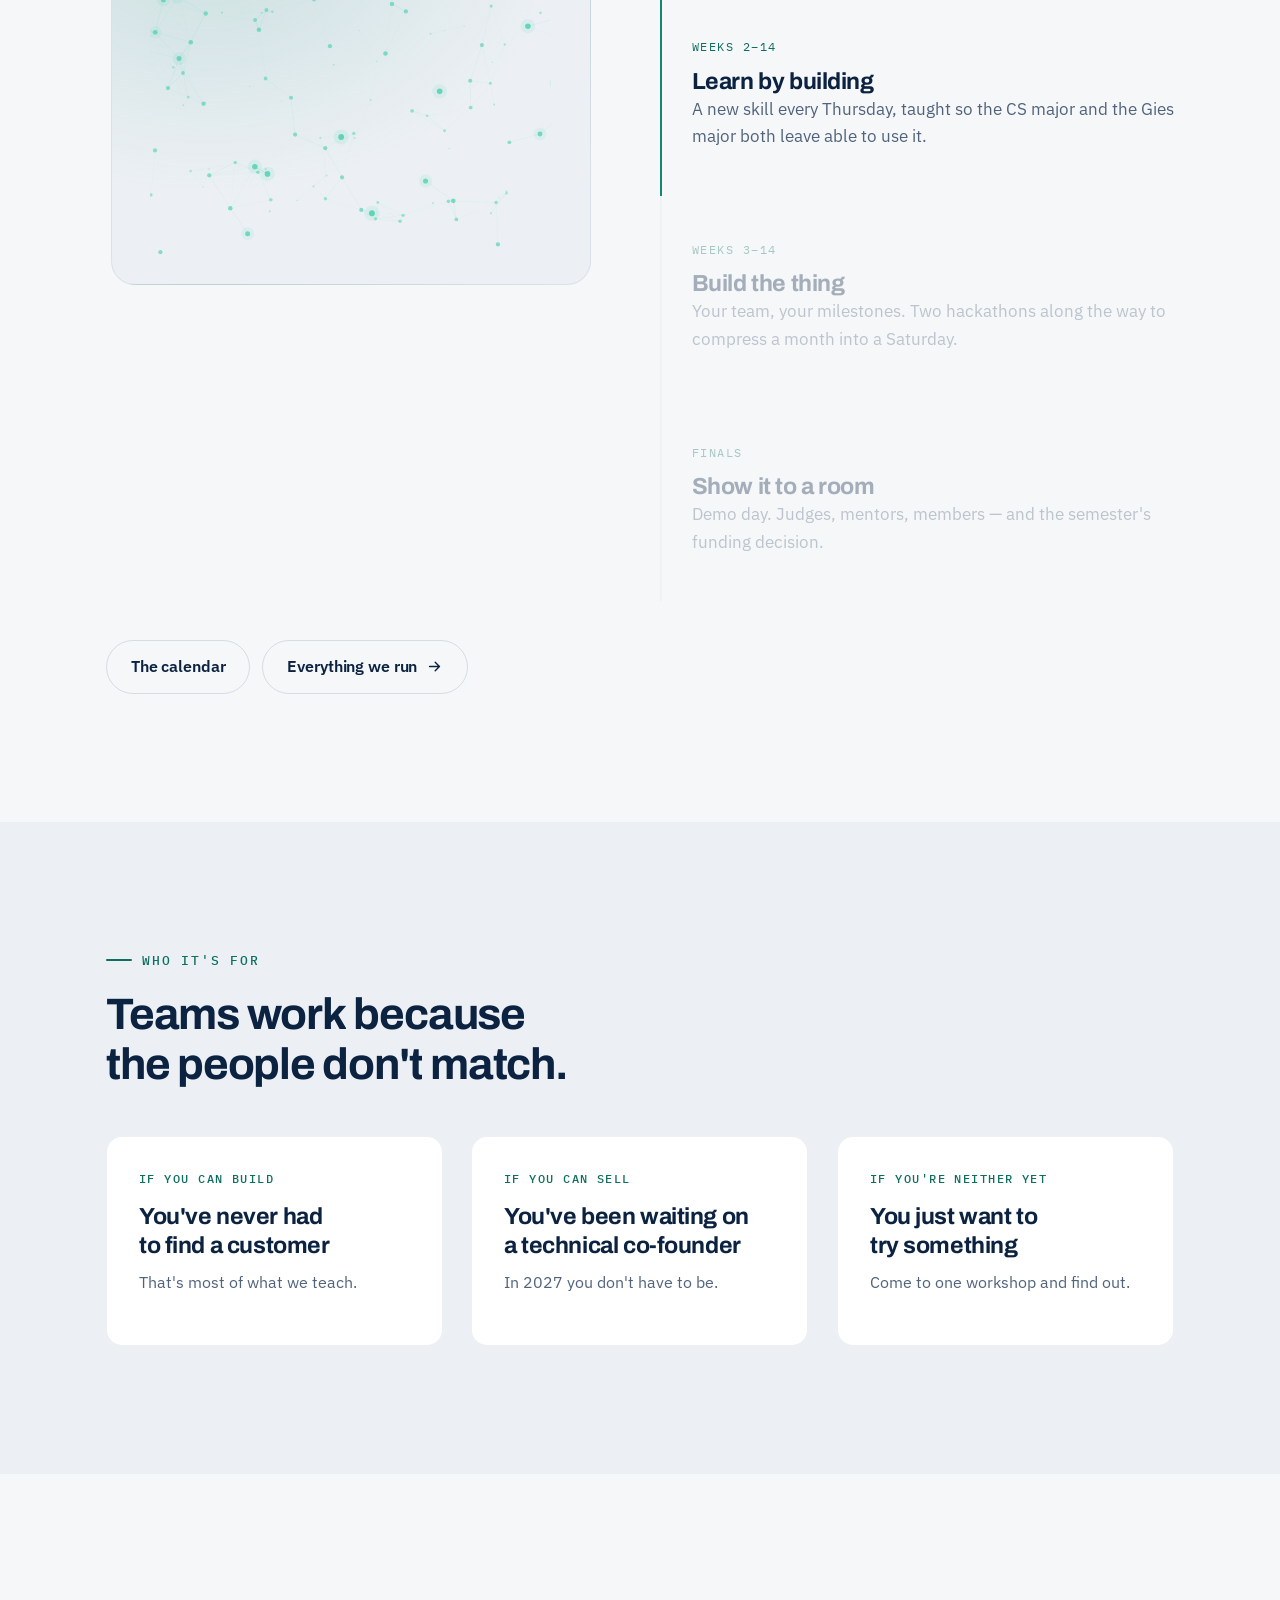
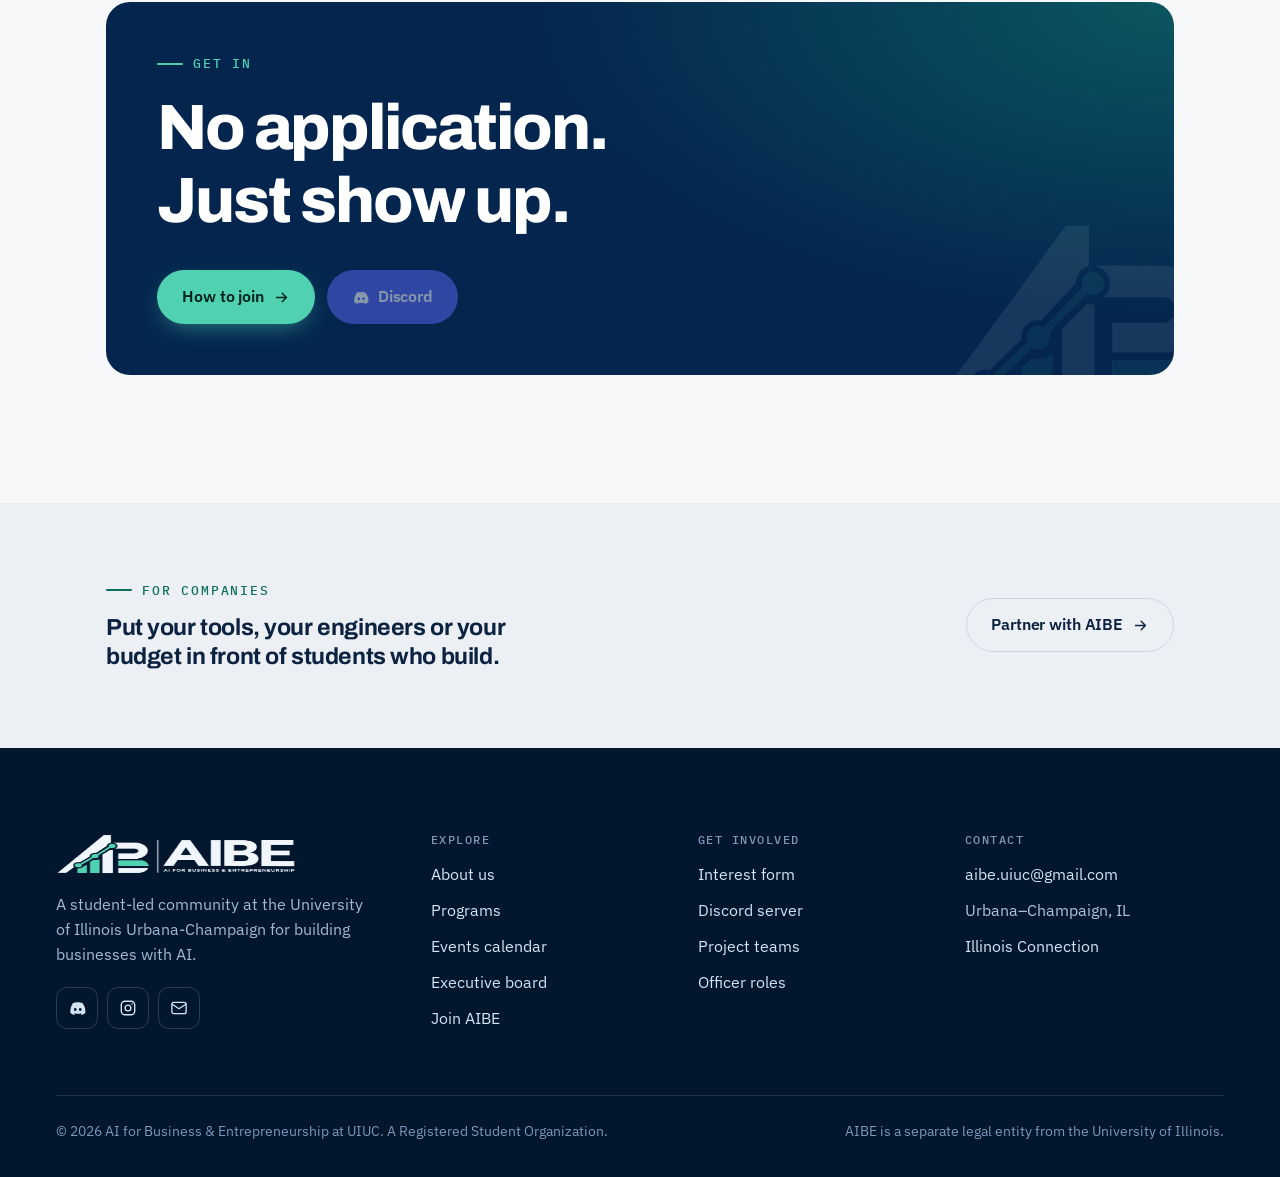
==== commit 1edad60e: "Cut the text by more than half, add artwork and 3D motion The site read like a constitution. Every p" ====
--- a/index.html
+++ b/index.html
@@ -56,9 +56,7 @@
     <div class="hero__media" aria-hidden="true">
       <!-- HERO VIDEO
            Put a looping clip at assets/hero.mp4, then delete the two comment
-           markers around the <source> line below. The page cross-fades to the
-           video once it can play, and falls back to the animation if it can't.
-           Until then the animated field below is the hero. -->
+           markers around the <source> line below. -->
       <video muted loop playsinline autoplay preload="none">
         <!-- <source src="assets/hero.mp4" type="video/mp4"> -->
       </video>
@@ -67,17 +65,12 @@
     <div class="hero__scrim" aria-hidden="true"></div>
 
     <div class="wrap wrap--wide hero__inner">
-      <p class="hero__kicker"><span class="dot"></span> Chartering at Illinois &middot; First cohort Spring 2027</p>
-      <h1 class="t-hero">Your idea.<br>Your team.<br><span class="accent">One semester.</span></h1>
-      <p class="hero__sub">AIBE is the Illinois RSO for students who want to <em>use</em> AI to start things &mdash; not just read about it. Weekly hands-on workshops, member-led project teams, and hackathons that end with something real on a screen.</p>
+      <p class="hero__kicker"><span class="dot"></span> Illinois &middot; first cohort Spring 2027</p>
+      <h1 class="t-hero" data-words>Your idea.<br>Your team.<br><span class="accent">One semester.</span></h1>
+      <p class="hero__sub">Build a real business with AI. Every major. No experience.</p>
       <div class="btn-row hero__actions">
-        <a class="btn btn--primary" href="join.html">Join AIBE <svg viewBox="0 0 24 24" fill="none" stroke="currentColor" stroke-width="2" stroke-linecap="round" stroke-linejoin="round" aria-hidden="true"><path d="M5 12h14M13 6l6 6-6 6"/></svg></a>
-        <a class="btn btn--discord" data-link="discord"><svg viewBox="0 0 24 24" fill="currentColor" aria-hidden="true"><path d="M19.27 5.33A16.6 16.6 0 0 0 15.1 4l-.2.37a15.2 15.2 0 0 1 3.6 1.2 13.1 13.1 0 0 0-11-.0 15.2 15.2 0 0 1 3.6-1.2L10.9 4a16.6 16.6 0 0 0-4.17 1.33C3.6 9.9 2.78 14.33 3.2 18.7a16.7 16.7 0 0 0 5.07 2.57l1.1-1.52a10.9 10.9 0 0 1-1.73-.83l.43-.32a11.9 11.9 0 0 0 10.2 0l.43.32c-.55.32-1.13.6-1.73.83l1.1 1.52a16.7 16.7 0 0 0 5.07-2.57c.5-5.06-.84-9.45-3.87-13.37ZM9.68 15.9c-.99 0-1.8-.9-1.8-2.01 0-1.1.79-2.01 1.8-2.01s1.82.91 1.8 2.01c0 1.1-.8 2.01-1.8 2.01Zm6.64 0c-.99 0-1.8-.9-1.8-2.01 0-1.1.79-2.01 1.8-2.01s1.81.91 1.8 2.01c0 1.1-.79 2.01-1.8 2.01Z"/></svg> Join our Discord</a>
-      </div>
-      <div class="hero__foot">
-        <span><strong>Every major.</strong> Business, engineering, CS, design, anything.</span>
-        <span><strong>No experience needed.</strong> Not in AI, not in business.</span>
-        <span><strong>$5</strong> dues a semester.</span>
+        <a class="btn btn--primary" href="join.html" data-magnetic="0.25">Join AIBE <svg viewBox="0 0 24 24" fill="none" stroke="currentColor" stroke-width="2" stroke-linecap="round" stroke-linejoin="round" aria-hidden="true"><path d="M5 12h14M13 6l6 6-6 6"/></svg></a>
+        <a class="btn btn--discord" data-link="discord" data-magnetic="0.2"><svg viewBox="0 0 24 24" fill="currentColor" aria-hidden="true"><path d="M19.27 5.33A16.6 16.6 0 0 0 15.1 4l-.2.37a15.2 15.2 0 0 1 3.6 1.2 13.1 13.1 0 0 0-11-.0 15.2 15.2 0 0 1 3.6-1.2L10.9 4a16.6 16.6 0 0 0-4.17 1.33C3.6 9.9 2.78 14.33 3.2 18.7a16.7 16.7 0 0 0 5.07 2.57l1.1-1.52a10.9 10.9 0 0 1-1.73-.83l.43-.32a11.9 11.9 0 0 0 10.2 0l.43.32c-.55.32-1.13.6-1.73.83l1.1 1.52a16.7 16.7 0 0 0 5.07-2.57c.5-5.06-.84-9.45-3.87-13.37ZM9.68 15.9c-.99 0-1.8-.9-1.8-2.01 0-1.1.79-2.01 1.8-2.01s1.82.91 1.8 2.01c0 1.1-.8 2.01-1.8 2.01Zm6.64 0c-.99 0-1.8-.9-1.8-2.01 0-1.1.79-2.01 1.8-2.01s1.81.91 1.8 2.01c0 1.1-.79 2.01-1.8 2.01Z"/></svg> Discord</a>
       </div>
     </div>
 
@@ -87,153 +80,158 @@
   <!-- ===================== MARQUEE ===================== -->
   <div class="marquee-line" aria-hidden="true">
     <div class="marquee-line__track">
-      <span>Customer discovery with AI<span></span></span><span>Micro&#8209;SaaS, solo</span><span>Mining Reddit for real pain</span><span>Pricing &amp; unit economics</span><span>Workflow automation</span><span>AI for SEO</span><span>Stress&#8209;testing your idea</span><span>Agents &amp; MCP</span><span>Live build: 3 hours</span><span>Demo day</span>
-      <span>Customer discovery with AI</span><span>Micro&#8209;SaaS, solo</span><span>Mining Reddit for real pain</span><span>Pricing &amp; unit economics</span><span>Workflow automation</span><span>AI for SEO</span><span>Stress&#8209;testing your idea</span><span>Agents &amp; MCP</span><span>Live build: 3 hours</span><span>Demo day</span>
+      <span>Customer discovery</span><span>Micro&#8209;SaaS</span><span>Reddit mining</span><span>Pricing</span><span>Automation</span><span>SEO</span><span>Agents &amp; MCP</span><span>Unit economics</span><span>Live build</span><span>Demo day</span>
+      <span>Customer discovery</span><span>Micro&#8209;SaaS</span><span>Reddit mining</span><span>Pricing</span><span>Automation</span><span>SEO</span><span>Agents &amp; MCP</span><span>Unit economics</span><span>Live build</span><span>Demo day</span>
     </div>
   </div>
 
   <!-- ===================== THESIS ===================== -->
-  <section class="band" id="thesis" data-spine="Why AIBE">
-    <div class="wrap">
-      <div class="split">
-        <div data-reveal="left">
+  <section class="band" id="thesis" data-spine="Why">
+    <div class="art-layer art-layer--tr" aria-hidden="true" data-parallax="-0.12">
+      <img src="assets/art/art-field.svg" alt="" width="1100" height="800" loading="lazy">
+    </div>
+    <div class="wrap">
+      <div class="split" style="align-items:center">
+        <div>
           <p class="eyebrow">Why we exist</p>
-          <h2 class="pull">Illinois has AI clubs. Illinois has startup clubs. <span class="accent">This is the room where the two meet.</span></h2>
-        </div>
-        <div data-reveal class="stack" style="--s:22px">
-          <p class="t-lead">AI is changing how companies get started faster than any syllabus can keep up with. A student with the right tools can now do, in a weekend, what used to take a seed round and a team of five.</p>
-          <p class="t-body">Most AI organizations on campus point at the research. Most entrepreneurship organizations teach the business and leave the building to someone else. AIBE sits in the gap: we treat AI as the thing that lets one student go from a half-formed idea to a working product, a real customer conversation, and a pitch &mdash; inside a single semester.</p>
-          <p class="t-body">You bring the idea. We bring the workshops, the teammates, the mentors, and the deadline.</p>
-          <ul class="ticks" style="margin-top:6px">
-            <li>Hands-on sessions where you leave with an artifact, not notes</li>
-            <li>Projects you choose &mdash; software, services, media, physical products</li>
-            <li>Ownership stays with you: AIBE takes no equity and no revenue share</li>
-          </ul>
-        </div>
-      </div>
-    </div>
-  </section>
-
-  <!-- ===================== WHAT YOU DO ===================== -->
+          <h2 class="pull" data-words>Illinois has AI clubs. Illinois has startup clubs. <span class="accent">This is where they meet.</span></h2>
+          <p class="t-body" style="margin-top:24px">We treat AI as the thing that gets one student from a half-formed idea to a working product &mdash; inside a single semester.</p>
+        </div>
+        <figure class="fig" data-reveal="scale" data-parallax="0.06">
+          <span class="art art--pane" data-tilt="8">
+            <img src="assets/art/art-ascent.svg" alt="Rising bar chart with a connected trajectory line, drawn from the AIBE logo" width="1000" height="680" loading="lazy">
+          </span>
+          <figcaption>Idea &rarr; prototype &rarr; customer &rarr; pitch</figcaption>
+        </figure>
+      </div>
+    </div>
+  </section>
+
+  <!-- ===================== FOUR THINGS ===================== -->
   <section class="band band--sunk" id="build" data-spine="What you do">
     <div class="wrap wrap--wide">
-      <div style="max-width:660px;margin-bottom:clamp(34px,4vw,56px)" data-reveal>
-        <p class="eyebrow">What a member actually does</p>
-        <h2 class="t-h2">Four things, every semester.</h2>
+      <div style="max-width:620px;margin-bottom:clamp(30px,4vw,52px)">
+        <p class="eyebrow">Every semester</p>
+        <h2 class="t-h2" data-words>Four things you actually do.</h2>
       </div>
       <div class="grid grid-4" data-stagger="80">
-        <article class="card card--lift" data-reveal>
+        <article class="card card--lift" data-reveal data-tilt="6">
           <div class="icon-badge"><svg viewBox="0 0 24 24" fill="none" stroke="currentColor" stroke-width="1.7" stroke-linecap="round" stroke-linejoin="round" aria-hidden="true"><path d="M14.6 6.6a4.5 4.5 0 0 0 5.9 5.9l-7.9 7.9a2.6 2.6 0 0 1-3.7-3.7l7.9-7.9a4.5 4.5 0 0 0-2.2-2.2Z"/><path d="M14.6 6.6 18 3.2a4.6 4.6 0 0 1 2.8 2.8l-3.4 3.4"/></svg></div>
           <p class="card__k">Weekly</p>
-          <h3 class="t-h3">Workshops that make something</h3>
-          <p>Ninety minutes, laptops open. Market research with AI, automating a workflow, shipping a landing page, reading your own unit economics. You leave each one with a file, a flow, or a page that didn't exist before.</p>
-        </article>
-        <article class="card card--lift" data-reveal>
+          <h3 class="t-h3">Workshops</h3>
+          <p>Ninety minutes, laptops open. You leave with something that didn't exist before.</p>
+        </article>
+        <article class="card card--lift" data-reveal data-tilt="6">
           <div class="icon-badge"><svg viewBox="0 0 24 24" fill="none" stroke="currentColor" stroke-width="1.7" stroke-linecap="round" stroke-linejoin="round" aria-hidden="true"><path d="M5 15c-1.5 1.5-2 6-2 6s4.5-.5 6-2a3 3 0 0 0-4-4Z"/><path d="M14.5 13.5 10.5 9.5c1.5-4 4.5-7 10-7 0 5.5-3 8.5-6 10Z"/><circle cx="15.5" cy="8.5" r="1.3"/></svg></div>
           <p class="card__k">All semester</p>
-          <h3 class="t-h3">A project team of your own</h3>
-          <p>Pick something off the semester's Project Slate, or bring your own idea and recruit two or three people who want to build it. Milestones along the way, a demo day at the end.</p>
-        </article>
-        <article class="card card--lift" data-reveal>
+          <h3 class="t-h3">A project team</h3>
+          <p>Your idea or one off the slate. Two to four people. Demo day at the end.</p>
+        </article>
+        <article class="card card--lift" data-reveal data-tilt="6">
           <div class="icon-badge"><svg viewBox="0 0 24 24" fill="none" stroke="currentColor" stroke-width="1.7" stroke-linecap="round" stroke-linejoin="round" aria-hidden="true"><path d="M12 2.5 13.9 9l6.6 1.9-6.6 1.9L12 19.5l-1.9-6.7L3.5 10.9 10.1 9 12 2.5Z"/><path d="M19 17.5l.7 2.3 2.3.7-2.3.7-.7 2.3"/></svg></div>
           <p class="card__k">Twice a semester</p>
-          <h3 class="t-h3">Full-day hackathons</h3>
-          <p>One day, food, API credits and compute provided. Use everything the workshops taught you to get from blank page to MVP and business model. The winning team gets funding and mentorship to keep going.</p>
-        </article>
-        <article class="card card--lift" data-reveal>
+          <h3 class="t-h3">Hackathons</h3>
+          <p>One day. Food, credits and compute. The winner gets funding.</p>
+        </article>
+        <article class="card card--lift" data-reveal data-tilt="6">
           <div class="icon-badge"><svg viewBox="0 0 24 24" fill="none" stroke="currentColor" stroke-width="1.7" stroke-linecap="round" stroke-linejoin="round" aria-hidden="true"><rect x="9" y="2.5" width="6" height="11" rx="3"/><path d="M5.5 11a6.5 6.5 0 0 0 13 0M12 17.5V21"/></svg></div>
           <p class="card__k">Monthly</p>
-          <h3 class="t-h3">Time with people who've done it</h3>
-          <p>Fireside chats with alumni founders, panels with PMs and analysts using AI daily, investors on what they actually fund, and faculty from Gies and Siebel working on this for a living.</p>
+          <h3 class="t-h3">Founders &amp; operators</h3>
+          <p>Alumni who built AI startups. Investors. Faculty. In the room, taking questions.</p>
         </article>
       </div>
     </div>
   </section>
 
   <!-- ===================== NUMBERS ===================== -->
-  <section class="band band--tight band--ink" id="numbers" data-spine="By the numbers">
-    <div class="wrap">
-      <div class="stats" data-reveal>
-        <div class="stat"><div class="stat__n"><em>$</em><span data-count="5">5</span></div><div class="stat__l">Dues per semester &mdash; waivable for anyone who needs it</div></div>
-        <div class="stat"><div class="stat__n" data-count="2" data-suffix="×">2&times;</div><div class="stat__l">Hackathons every semester, with funding on the line</div></div>
-        <div class="stat"><div class="stat__n" data-count="10">10</div><div class="stat__l">Meetings to become an Active Member &mdash; or join one project team</div></div>
-        <div class="stat"><div class="stat__n" data-count="0">0<em>%</em></div><div class="stat__l">Equity, revenue or ownership AIBE takes in what you build</div></div>
-      </div>
-    </div>
-  </section>
-
-  <!-- ===================== SEMESTER ===================== -->
-  <section class="band" id="semester" data-spine="A semester">
-    <div class="wrap">
-      <div class="split">
-        <div class="sticky-col" data-reveal="left">
-          <p class="eyebrow">The arc</p>
-          <h2 class="t-h2">How a semester runs.</h2>
-          <p class="t-body" style="margin-top:20px">Everything is built around one deadline: demo day. The workshops feed the projects, the projects feed the demos, and the hackathons are where teams find each other.</p>
-          <div class="btn-row" style="margin-top:22px">
-            <a class="btn btn--ghost" href="events.html">This semester's dates</a>
-            <a class="btn btn--ghost" href="programs.html">See the full program <svg viewBox="0 0 24 24" fill="none" stroke="currentColor" stroke-width="2" stroke-linecap="round" stroke-linejoin="round" aria-hidden="true"><path d="M5 12h14M13 6l6 6-6 6"/></svg></a>
-          </div>
-        </div>
-        <ol class="timeline" data-stagger="90">
-          <li data-reveal>
-            <span class="timeline__w">Weeks 1&ndash;2</span>
-            <h3>Kickoff &amp; info session</h3>
-            <p class="t-body">What AIBE is, what's on the Project Slate this semester, and a social so you meet people before you have to pick a team.</p>
-          </li>
-          <li data-reveal>
-            <span class="timeline__w">Weeks 2&ndash;14 &middot; weekly</span>
-            <h3>Hands-on workshops</h3>
-            <p class="t-body">The core of the club. A new skill every week, taught so that someone with no CS background and someone with no business background both leave able to use it.</p>
-          </li>
-          <li data-reveal>
-            <span class="timeline__w">Weeks 3&ndash;5</span>
-            <h3>Teams form around the Slate</h3>
-            <p class="t-body">Join a posted project, get matched into one, or pitch your own and recruit. Minimum two people, named team lead, registered with the Secretary.</p>
-          </li>
-          <li data-reveal>
-            <span class="timeline__w">Mid-semester</span>
-            <h3>Hackathon #1</h3>
-            <p class="t-body">A full day: food, API credits, GPU compute. Blank page to MVP and business model between breakfast and the evening pitch.</p>
-          </li>
-          <li data-reveal>
-            <span class="timeline__w">Throughout &middot; monthly</span>
-            <h3>Firesides, panels &amp; socials</h3>
-            <p class="t-body">Founders, operators, investors, faculty. Plus the unprogrammed part: co-founder interviews, startup showcases, and the occasional field trip.</p>
-          </li>
-          <li data-reveal>
-            <span class="timeline__w">Finals weeks</span>
-            <h3>Demo day</h3>
-            <p class="t-body">Every project team shows what it built to a room of judges, mentors and members. Hackathon #2 and the semester's funding decision land here.</p>
-          </li>
-        </ol>
-      </div>
-    </div>
-  </section>
-
-  <!-- ===================== WHO IT'S FOR ===================== -->
-  <section class="band band--sunk" id="who" data-spine="Who it's for">
-    <div class="wrap">
-      <div style="max-width:700px;margin-bottom:clamp(34px,4vw,54px)" data-reveal>
-        <p class="eyebrow">Who this is for</p>
-        <h2 class="t-h2">Teams work because the people in them don't match.</h2>
-        <p class="t-lead" style="margin-top:20px">The constitution says it plainly: AIBE exists to put business, engineering, CS, the sciences, the humanities and the professional schools in the same room. Here's what that looks like in practice.</p>
+  <section class="band band--tight band--ink" id="numbers" data-spine="Numbers">
+    <div class="art-layer art-layer--full" aria-hidden="true" style="opacity:.2">
+      <img src="assets/art/art-grid.svg" alt="" width="1400" height="700" loading="lazy">
+    </div>
+    <div class="wrap">
+      <div class="figures" data-stagger="70">
+        <div class="figure-card" data-reveal data-tilt="5"><div class="figure-card__n"><em>$</em><span data-count="5">5</span></div><div class="figure-card__l">Dues a semester, waivable</div></div>
+        <div class="figure-card" data-reveal data-tilt="5"><div class="figure-card__n" data-count="2" data-suffix="&times;">2&times;</div><div class="figure-card__l">Hackathons a semester</div></div>
+        <div class="figure-card" data-reveal data-tilt="5"><div class="figure-card__n" data-count="18">18</div><div class="figure-card__l">Events on the spring calendar</div></div>
+        <div class="figure-card" data-reveal data-tilt="5"><div class="figure-card__n" data-count="0">0<em>%</em></div><div class="figure-card__l">Equity we take in what you build</div></div>
+      </div>
+    </div>
+  </section>
+
+  <!-- ===================== PINNED SCENE ===================== -->
+  <section class="band" id="semester" data-spine="A semester" data-scene>
+    <div class="wrap">
+      <div style="max-width:560px;margin-bottom:clamp(20px,3vw,40px)">
+        <p class="eyebrow">The arc</p>
+        <h2 class="t-h2" data-words>One semester, four moves.</h2>
+      </div>
+      <div class="scene">
+        <div class="scene__stage">
+          <div class="scene__frame is-active" data-scene-frame>
+            <span class="art art--pane"><img src="assets/art/art-orbit.svg" alt="Concentric rings of nodes" width="820" height="820" loading="lazy"></span>
+          </div>
+          <div class="scene__frame" data-scene-frame>
+            <span class="art art--pane"><img src="assets/art/art-field.svg" alt="A connected field of nodes" width="1100" height="800" loading="lazy"></span>
+          </div>
+          <div class="scene__frame" data-scene-frame>
+            <span class="art art--pane"><img src="assets/art/art-layers.svg" alt="Stacked isometric layers" width="900" height="760" loading="lazy"></span>
+          </div>
+          <div class="scene__frame" data-scene-frame>
+            <span class="art art--pane"><img src="assets/art/art-ascent.svg" alt="Rising bars with a trajectory line" width="1000" height="680" loading="lazy"></span>
+          </div>
+        </div>
+        <div class="scene__steps">
+          <div class="scene__step is-active" data-scene-step>
+            <span class="scene__n">Weeks 1&ndash;2</span>
+            <h3 class="t-h3">Turn up, meet people</h3>
+            <p class="t-body">Kickoff, the semester's project slate, and a social so you know people before you pick a team.</p>
+          </div>
+          <div class="scene__step" data-scene-step>
+            <span class="scene__n">Weeks 2&ndash;14</span>
+            <h3 class="t-h3">Learn by building</h3>
+            <p class="t-body">A new skill every Thursday, taught so the CS major and the Gies major both leave able to use it.</p>
+          </div>
+          <div class="scene__step" data-scene-step>
+            <span class="scene__n">Weeks 3&ndash;14</span>
+            <h3 class="t-h3">Build the thing</h3>
+            <p class="t-body">Your team, your milestones. Two hackathons along the way to compress a month into a Saturday.</p>
+          </div>
+          <div class="scene__step" data-scene-step>
+            <span class="scene__n">Finals</span>
+            <h3 class="t-h3">Show it to a room</h3>
+            <p class="t-body">Demo day. Judges, mentors, members &mdash; and the semester's funding decision.</p>
+          </div>
+        </div>
+      </div>
+      <div class="btn-row" style="margin-top:clamp(24px,3vw,40px)">
+        <a class="btn btn--ghost" href="events.html" data-magnetic="0.2">The calendar</a>
+        <a class="btn btn--ghost" href="programs.html" data-magnetic="0.2">Everything we run <svg viewBox="0 0 24 24" fill="none" stroke="currentColor" stroke-width="2" stroke-linecap="round" stroke-linejoin="round" aria-hidden="true"><path d="M5 12h14M13 6l6 6-6 6"/></svg></a>
+      </div>
+    </div>
+  </section>
+
+  <!-- ===================== WHO ===================== -->
+  <section class="band band--sunk" id="who" data-spine="Who">
+    <div class="wrap">
+      <div style="max-width:620px;margin-bottom:clamp(28px,3.5vw,46px)">
+        <p class="eyebrow">Who it's for</p>
+        <h2 class="t-h2" data-words>Teams work because the people don't match.</h2>
       </div>
       <div class="grid grid-3" data-stagger="80">
-        <article class="card" data-reveal>
+        <article class="card" data-reveal data-tilt="6">
           <p class="card__k">If you can build</p>
           <h3 class="t-h3">You've never had to find a customer</h3>
-          <p>You can ship. What you haven't done is figure out who it's for, what they'd pay, or whether the thing is worth building at all. That's most of what we teach.</p>
-        </article>
-        <article class="card" data-reveal>
+          <p>That's most of what we teach.</p>
+        </article>
+        <article class="card" data-reveal data-tilt="6">
           <p class="card__k">If you can sell</p>
           <h3 class="t-h3">You've been waiting on a technical co-founder</h3>
-          <p>In 2026 you don't have to. You'll learn enough to get a prototype in front of real people yourself &mdash; and you'll be the most useful person on any team here.</p>
-        </article>
-        <article class="card" data-reveal>
+          <p>In 2027 you don't have to be.</p>
+        </article>
+        <article class="card" data-reveal data-tilt="6">
           <p class="card__k">If you're neither yet</p>
           <h3 class="t-h3">You just want to try something</h3>
-          <p>No experience required, and that's not a courtesy line. Come to one workshop, join one team, see whether you like the feeling. Plenty of people find out they do.</p>
+          <p>Come to one workshop and find out.</p>
         </article>
       </div>
     </div>
@@ -242,28 +240,27 @@
   <!-- ===================== CTA ===================== -->
   <section class="band" id="join" data-spine="Join">
     <div class="wrap">
-      <div class="callout" data-reveal="scale">
+      <div class="callout" data-reveal="scale" data-tilt="4">
         <img class="callout__mark" src="assets/logo-mark-light.png" alt="" aria-hidden="true" width="300" height="214">
         <p class="eyebrow" style="color:var(--teal-bright)">Get in</p>
-        <h2 class="t-h1" style="max-width:17ch">There is no application. Just show up.</h2>
-        <p class="t-lead" style="color:#C2D4EA;margin-top:22px;max-width:56ch">Join the Discord to see what's happening this week, fill out the interest form so we know you're coming, and turn up to a meeting. That's the whole process.</p>
-        <div class="btn-row" style="margin-top:32px">
-          <a class="btn btn--primary" href="join.html">How to join <svg viewBox="0 0 24 24" fill="none" stroke="currentColor" stroke-width="2" stroke-linecap="round" stroke-linejoin="round" aria-hidden="true"><path d="M5 12h14M13 6l6 6-6 6"/></svg></a>
-          <a class="btn btn--discord" data-link="discord"><svg viewBox="0 0 24 24" fill="currentColor" aria-hidden="true"><path d="M19.27 5.33A16.6 16.6 0 0 0 15.1 4l-.2.37a15.2 15.2 0 0 1 3.6 1.2 13.1 13.1 0 0 0-11-.0 15.2 15.2 0 0 1 3.6-1.2L10.9 4a16.6 16.6 0 0 0-4.17 1.33C3.6 9.9 2.78 14.33 3.2 18.7a16.7 16.7 0 0 0 5.07 2.57l1.1-1.52a10.9 10.9 0 0 1-1.73-.83l.43-.32a11.9 11.9 0 0 0 10.2 0l.43.32c-.55.32-1.13.6-1.73.83l1.1 1.52a16.7 16.7 0 0 0 5.07-2.57c.5-5.06-.84-9.45-3.87-13.37ZM9.68 15.9c-.99 0-1.8-.9-1.8-2.01 0-1.1.79-2.01 1.8-2.01s1.82.91 1.8 2.01c0 1.1-.8 2.01-1.8 2.01Zm6.64 0c-.99 0-1.8-.9-1.8-2.01 0-1.1.79-2.01 1.8-2.01s1.81.91 1.8 2.01c0 1.1-.79 2.01-1.8 2.01Z"/></svg> Join our Discord</a>
-          <a class="btn btn--ghost" data-link="joinForm">Interest form</a>
-        </div>
-      </div>
-    </div>
-  </section>
-
+        <h2 class="t-h1" style="max-width:15ch" data-words>No application. Just show up.</h2>
+        <div class="btn-row" style="margin-top:30px">
+          <a class="btn btn--primary" href="join.html" data-magnetic="0.25">How to join <svg viewBox="0 0 24 24" fill="none" stroke="currentColor" stroke-width="2" stroke-linecap="round" stroke-linejoin="round" aria-hidden="true"><path d="M5 12h14M13 6l6 6-6 6"/></svg></a>
+          <a class="btn btn--discord" data-link="discord" data-magnetic="0.2"><svg viewBox="0 0 24 24" fill="currentColor" aria-hidden="true"><path d="M19.27 5.33A16.6 16.6 0 0 0 15.1 4l-.2.37a15.2 15.2 0 0 1 3.6 1.2 13.1 13.1 0 0 0-11-.0 15.2 15.2 0 0 1 3.6-1.2L10.9 4a16.6 16.6 0 0 0-4.17 1.33C3.6 9.9 2.78 14.33 3.2 18.7a16.7 16.7 0 0 0 5.07 2.57l1.1-1.52a10.9 10.9 0 0 1-1.73-.83l.43-.32a11.9 11.9 0 0 0 10.2 0l.43.32c-.55.32-1.13.6-1.73.83l1.1 1.52a16.7 16.7 0 0 0 5.07-2.57c.5-5.06-.84-9.45-3.87-13.37ZM9.68 15.9c-.99 0-1.8-.9-1.8-2.01 0-1.1.79-2.01 1.8-2.01s1.82.91 1.8 2.01c0 1.1-.8 2.01-1.8 2.01Zm6.64 0c-.99 0-1.8-.9-1.8-2.01 0-1.1.79-2.01 1.8-2.01s1.81.91 1.8 2.01c0 1.1-.79 2.01-1.8 2.01Z"/></svg> Discord</a>
+        </div>
+      </div>
+    </div>
+  </section>
+
+  <!-- ===================== PARTNER ===================== -->
   <section class="band band--tight band--sunk" id="partner">
     <div class="wrap">
       <div class="partner-strip" data-reveal>
         <div>
           <p class="eyebrow">For companies</p>
-          <h2 class="t-h3" style="max-width:34ch">Put your tools, your engineers or your budget in front of students who build.</h2>
-        </div>
-        <a class="btn btn--ghost" href="sponsors.html">Partner with AIBE <svg viewBox="0 0 24 24" fill="none" stroke="currentColor" stroke-width="2" stroke-linecap="round" stroke-linejoin="round" aria-hidden="true"><path d="M5 12h14M13 6l6 6-6 6"/></svg></a>
+          <h2 class="t-h3" style="max-width:32ch">Put your tools, your engineers or your budget in front of students who build.</h2>
+        </div>
+        <a class="btn btn--ghost" href="sponsors.html" data-magnetic="0.2">Partner with AIBE <svg viewBox="0 0 24 24" fill="none" stroke="currentColor" stroke-width="2" stroke-linecap="round" stroke-linejoin="round" aria-hidden="true"><path d="M5 12h14M13 6l6 6-6 6"/></svg></a>
       </div>
     </div>
   </section>
@@ -298,7 +295,6 @@
             <li><a data-link="discord">Discord server</a></li>
             <li><a href="programs.html#projects">Project teams</a></li>
             <li><a href="join.html#officers">Officer roles</a></li>
-            <li><a href="sponsors.html">Sponsor AIBE</a></li>
           </ul>
         </div>
         <div>
@@ -317,5 +313,6 @@
     </div>
   </footer>
   <script src="js/aibe.js"></script>
+  <script src="js/motion.js"></script>
 </body>
 </html>
--- a/css/aibe.css
+++ b/css/aibe.css
@@ -862,3 +862,215 @@
   gap: 20px 32px;
 }
 .partner-strip .eyebrow { margin-bottom: 12px; }
+
+/* --- Tentative-calendar banner -------------------------------------------- */
+.tentative {
+  display: flex; gap: clamp(14px, 1.8vw, 20px); align-items: flex-start;
+  border: 1.5px solid color-mix(in srgb, var(--teal) 48%, transparent);
+  border-left-width: 5px;
+  border-radius: var(--r-m);
+  background: color-mix(in srgb, var(--teal) 9%, transparent);
+  padding: clamp(20px, 2.4vw, 28px) clamp(18px, 2.4vw, 30px);
+}
+.tentative > svg { width: 24px; height: 24px; flex: none; color: var(--accent); margin-top: 3px; }
+.tentative__k {
+  font-family: var(--font-display); font-weight: 700;
+  font-size: clamp(1.08rem, 1.7vw, 1.26rem); letter-spacing: -.018em;
+  color: var(--text); margin: 0 0 8px;
+}
+:where(.tentative) p { font-size: 1rem; color: var(--text-2); margin-bottom: .6em; max-width: 68ch; }
+:where(.tentative) p:last-of-type { margin-bottom: 0; }
+.tentative strong { color: var(--text); font-weight: 600; }
+
+/* ==========================================================================
+   Motion & dimension — paired with js/motion.js
+   ========================================================================== */
+
+/* --- Word reveal ---------------------------------------------------------- */
+[data-words] .w { display: inline-block; overflow: hidden; vertical-align: bottom; padding-bottom: .08em; }
+[data-words] .w__i {
+  display: inline-block;
+  transform: translateY(105%) rotateX(-55deg);
+  transform-origin: top center;
+  opacity: 0;
+  transition: transform .9s var(--ease-out), opacity .6s var(--ease-out);
+}
+[data-words].words-in .w__i { transform: none; opacity: 1; }
+
+/* --- 3D tilt -------------------------------------------------------------- */
+[data-tilt] {
+  transform-style: preserve-3d;
+  will-change: transform;
+  transition: box-shadow .4s var(--ease);
+  position: relative;
+  overflow: hidden;
+}
+[data-tilt]:hover { box-shadow: var(--shadow-l); }
+.tilt__sheen {
+  position: absolute; inset: -40%;
+  background: radial-gradient(42% 42% at 50% 50%, rgba(255,255,255,.4) 0%, rgba(255,255,255,0) 70%);
+  opacity: 0; pointer-events: none;
+  transition: opacity .35s var(--ease);
+  mix-blend-mode: soft-light;
+}
+.band--ink .tilt__sheen, .callout .tilt__sheen {
+  background: radial-gradient(42% 42% at 50% 50%, rgba(79,209,178,.3) 0%, rgba(79,209,178,0) 70%);
+  mix-blend-mode: screen;
+}
+[data-tilt] > *:not(.tilt__sheen) { transform: translateZ(28px); }
+
+/* --- Art blocks ----------------------------------------------------------- */
+.art {
+  position: relative; display: block; width: 100%;
+  border-radius: var(--r-l);
+  overflow: hidden;
+}
+.art img { width: 100%; height: 100%; object-fit: cover; display: block; }
+.art--pane {
+  background:
+    radial-gradient(120% 120% at 20% 0%, color-mix(in srgb, var(--teal) 16%, transparent), transparent 62%),
+    var(--bg-sunk);
+  border: 1px solid var(--line-soft);
+  aspect-ratio: 4 / 3;
+  display: grid; place-items: center;
+  padding: clamp(18px, 3vw, 40px);
+}
+.band--ink .art--pane, .callout .art--pane {
+  background:
+    radial-gradient(120% 120% at 20% 0%, rgba(18,134,115,.3), transparent 62%),
+    rgba(255,255,255,.03);
+  border-color: rgba(255,255,255,.1);
+}
+.art--pane img { object-fit: contain; }
+
+/* Decorative art layers behind content */
+.art-layer {
+  position: absolute; pointer-events: none; user-select: none;
+  z-index: 0; opacity: .5;
+}
+.band > .wrap { position: relative; z-index: 1; }
+.art-layer--tr { top: -6%; right: -8%; width: min(46%, 520px); }
+.art-layer--bl { bottom: -10%; left: -10%; width: min(42%, 460px); }
+.art-layer--full { inset: 0; width: 100%; height: 100%; opacity: .32; }
+.art-layer--full img { width: 100%; height: 100%; object-fit: cover; }
+
+/* --- Figures with captions ------------------------------------------------ */
+.fig { margin: 0; }
+.fig figcaption {
+  margin-top: 12px; font-family: var(--font-mono); font-size: .72rem;
+  letter-spacing: .1em; text-transform: uppercase; color: var(--text-3);
+}
+
+/* --- Photo slots (swap for real photos) ----------------------------------- */
+.photo {
+  position: relative; border-radius: var(--r-m); overflow: hidden;
+  background: var(--bg-sunk); border: 1px dashed var(--line);
+  aspect-ratio: 3 / 2; display: grid; place-items: center; text-align: center;
+  padding: 20px;
+}
+.photo img { width: 100%; height: 100%; object-fit: cover; }
+.photo__hint {
+  font-family: var(--font-mono); font-size: .72rem; letter-spacing: .1em;
+  text-transform: uppercase; color: var(--text-3); line-height: 1.6;
+}
+.photo__hint b { display: block; color: var(--text-2); font-weight: 500; }
+
+/* --- Pinned scene --------------------------------------------------------- */
+.scene { display: grid; grid-template-columns: minmax(0,1fr) minmax(0,1.05fr); gap: clamp(28px,5vw,80px); align-items: start; }
+@media (max-width: 900px) { .scene { grid-template-columns: 1fr; } }
+.scene__stage {
+  position: sticky; top: 15vh; height: 70vh;
+  display: grid; place-items: center;
+  perspective: 1200px;
+}
+@media (max-width: 900px) { .scene__stage { position: static; height: auto; margin-bottom: 28px; } }
+.scene__frame {
+  grid-area: 1 / 1; width: 100%; max-width: 480px;
+  opacity: 0; transform: translateY(26px) scale(.94) rotateX(10deg);
+  transition: opacity .6s var(--ease-out), transform .8s var(--ease-out);
+  transform-style: preserve-3d;
+}
+.scene__frame.is-active { opacity: 1; transform: none; }
+.scene__steps { display: grid; gap: 0; }
+.scene__step {
+  padding: clamp(28px,5vh,60px) 0;
+  opacity: .34;
+  transition: opacity .5s var(--ease), transform .5s var(--ease);
+  border-left: 2px solid var(--line-soft);
+  padding-left: clamp(20px,2.4vw,30px);
+}
+.scene__step.is-active { opacity: 1; border-left-color: var(--teal); }
+@media (max-width: 900px) { .scene__step { opacity: 1; padding-block: 22px; } }
+.scene__n {
+  font-family: var(--font-mono); font-size: .72rem; letter-spacing: .13em;
+  text-transform: uppercase; color: var(--accent); display: block; margin-bottom: 10px;
+}
+
+/* --- Horizontal deck ------------------------------------------------------ */
+.deck { position: relative; }
+.deck__head { display: flex; align-items: flex-end; justify-content: space-between; gap: 20px; flex-wrap: wrap; margin-bottom: 22px; }
+.deck__rail {
+  display: flex; gap: 18px;
+  overflow-x: auto; overscroll-behavior-x: contain;
+  scroll-snap-type: x mandatory;
+  padding: 4px 0 20px;
+  scrollbar-width: none;
+  cursor: grab;
+}
+.deck__rail::-webkit-scrollbar { display: none; }
+.deck__rail.is-dragging { cursor: grabbing; scroll-snap-type: none; }
+.deck__card {
+  flex: 0 0 clamp(248px, 30vw, 330px);
+  scroll-snap-align: start;
+  background: var(--bg-elev);
+  border: 1px solid var(--line-soft);
+  border-radius: var(--r-m);
+  padding: clamp(20px, 2.4vw, 28px);
+  min-height: 230px;
+  display: flex; flex-direction: column;
+}
+.deck__card h3 { font-size: 1.1rem; margin: 10px 0 8px; }
+.deck__card p { font-size: .95rem; color: var(--text-2); margin: 0; }
+.deck__card .card__k { margin-top: auto; padding-top: 16px; }
+.deck__nav { display: flex; gap: 8px; }
+.deck__btn {
+  width: 44px; height: 44px; border-radius: 50%; display: grid; place-items: center;
+  border: 1px solid var(--line); background: var(--bg-elev); color: var(--text);
+  cursor: pointer; transition: background .2s, border-color .2s, opacity .2s, transform .2s;
+}
+.deck__btn:hover:not(:disabled) { border-color: var(--accent); color: var(--accent); transform: scale(1.06); }
+.deck__btn:disabled { opacity: .3; cursor: default; }
+.deck__btn svg { width: 18px; height: 18px; }
+.deck__track { height: 2px; background: var(--line-soft); border-radius: 2px; overflow: hidden; }
+.deck__bar { height: 100%; background: var(--teal); transform-origin: left center; transform: scaleX(0); }
+
+/* --- Big stat / numeric display ------------------------------------------- */
+.figures { display: grid; grid-template-columns: repeat(auto-fit, minmax(170px,1fr)); gap: clamp(16px,2vw,24px); }
+.figure-card {
+  border-radius: var(--r-m); padding: clamp(22px,2.6vw,30px);
+  background: var(--bg-elev); border: 1px solid var(--line-soft);
+  position: relative; overflow: hidden;
+}
+.figure-card__n {
+  font-family: var(--font-display); font-weight: 800;
+  font-size: clamp(2.4rem, 5vw, 3.6rem); letter-spacing: -.045em; line-height: .95;
+  color: var(--text); font-variant-numeric: tabular-nums;
+}
+.figure-card__n em { font-style: normal; color: var(--accent); }
+.figure-card__l { margin-top: 12px; font-size: .95rem; color: var(--text-2); line-height: 1.45; }
+
+/* --- Scroll cue ----------------------------------------------------------- */
+.cue { display: inline-flex; align-items: center; gap: 10px; font-family: var(--font-mono);
+  font-size: .7rem; letter-spacing: .15em; text-transform: uppercase; color: var(--text-3); }
+
+/* --- Reduced motion ------------------------------------------------------- */
+@media (prefers-reduced-motion: reduce) {
+  [data-words] .w__i { transform: none !important; opacity: 1 !important; }
+  [data-tilt] > *:not(.tilt__sheen) { transform: none; }
+  .tilt__sheen { display: none; }
+  .scene__frame { opacity: 1 !important; transform: none !important; position: relative; }
+  .scene__frame:not(:first-child) { display: none; }
+  .scene__stage { position: static; height: auto; }
+  .scene__step { opacity: 1 !important; }
+  [data-parallax], [data-depth], [data-drift] { transform: none !important; }
+}
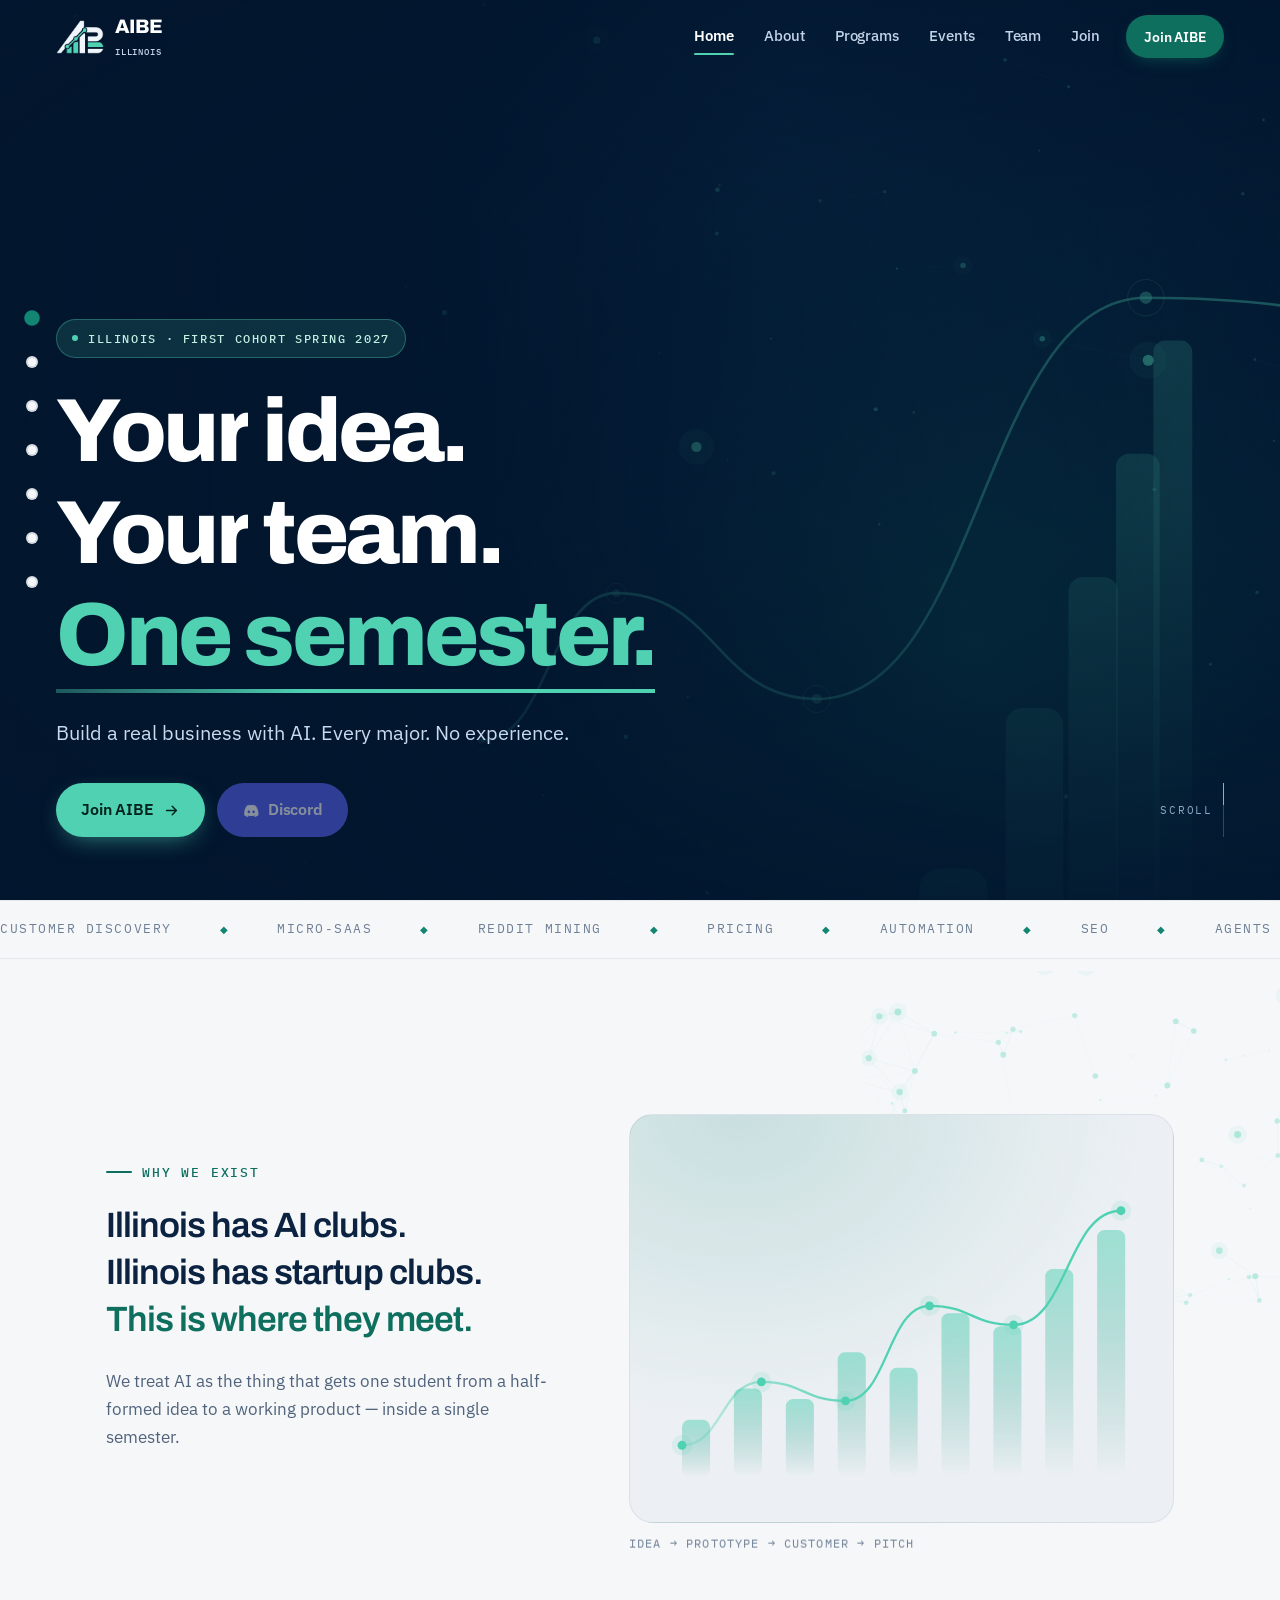
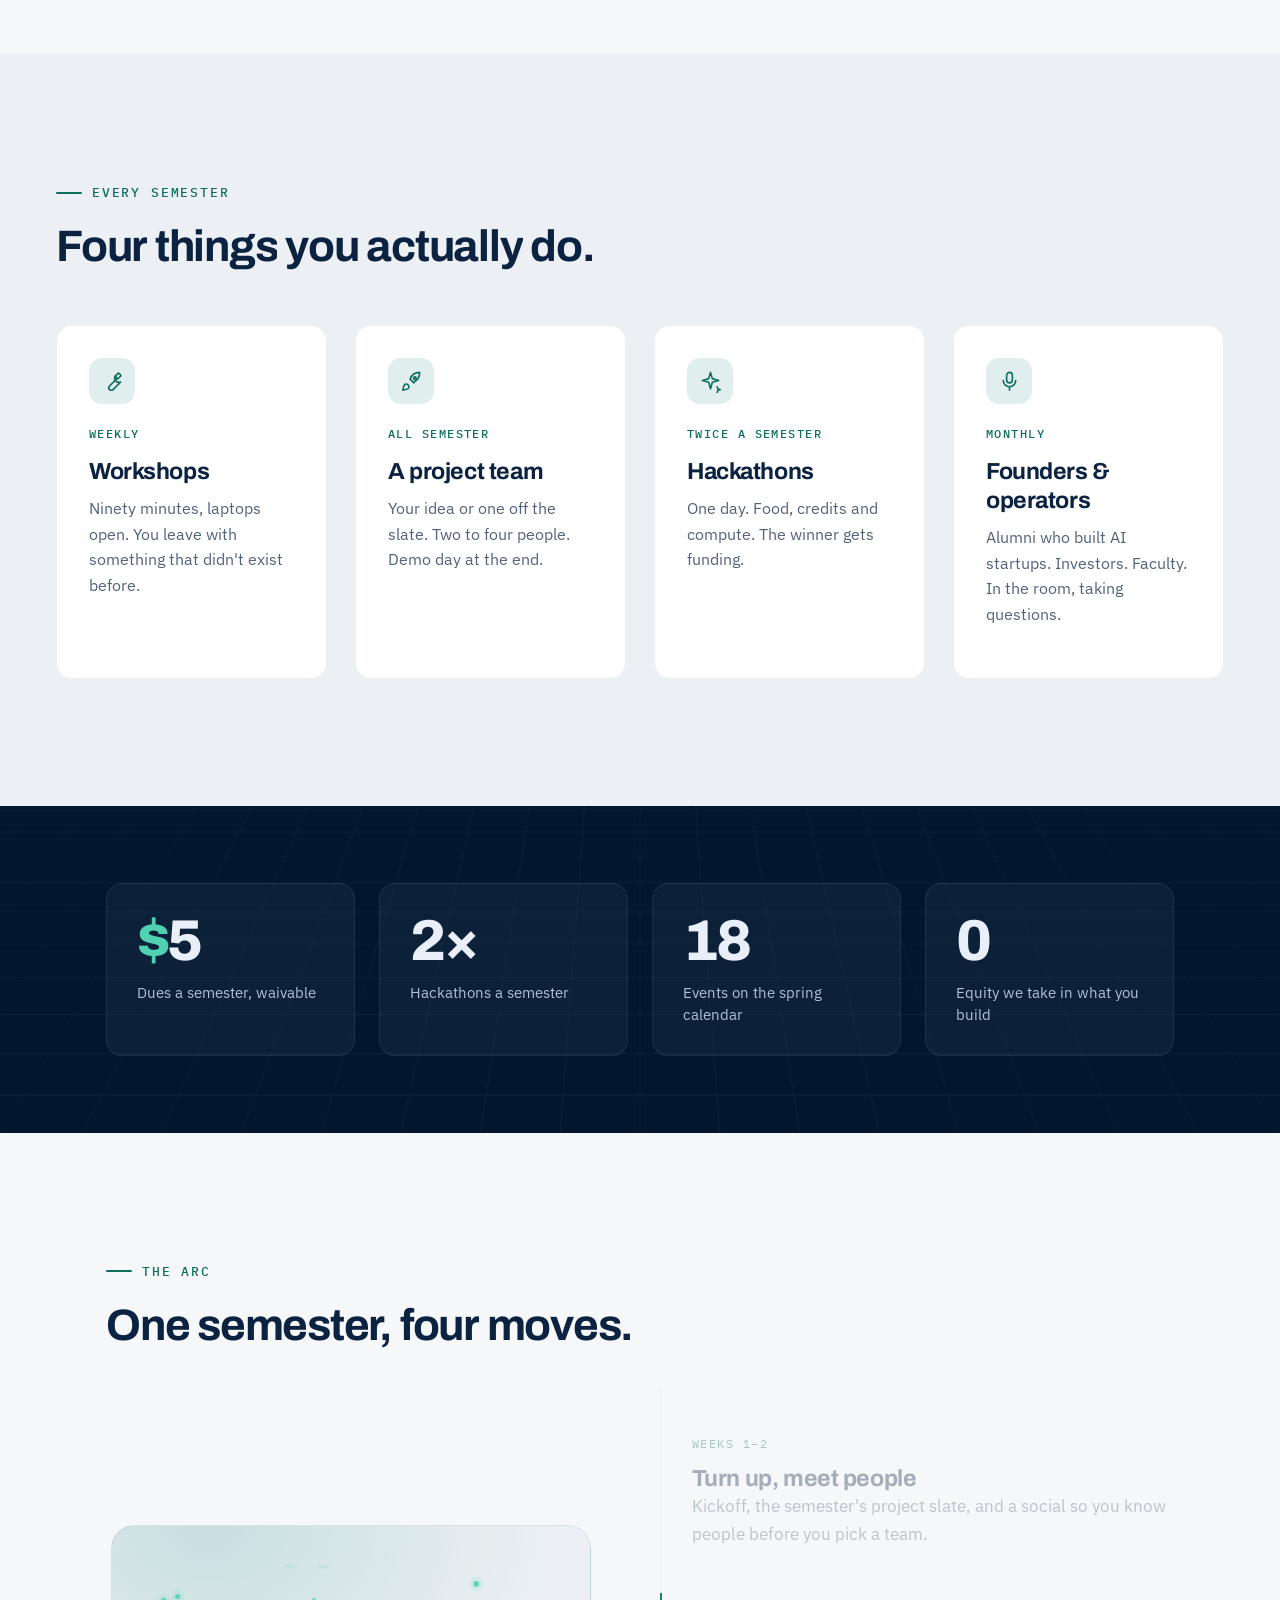
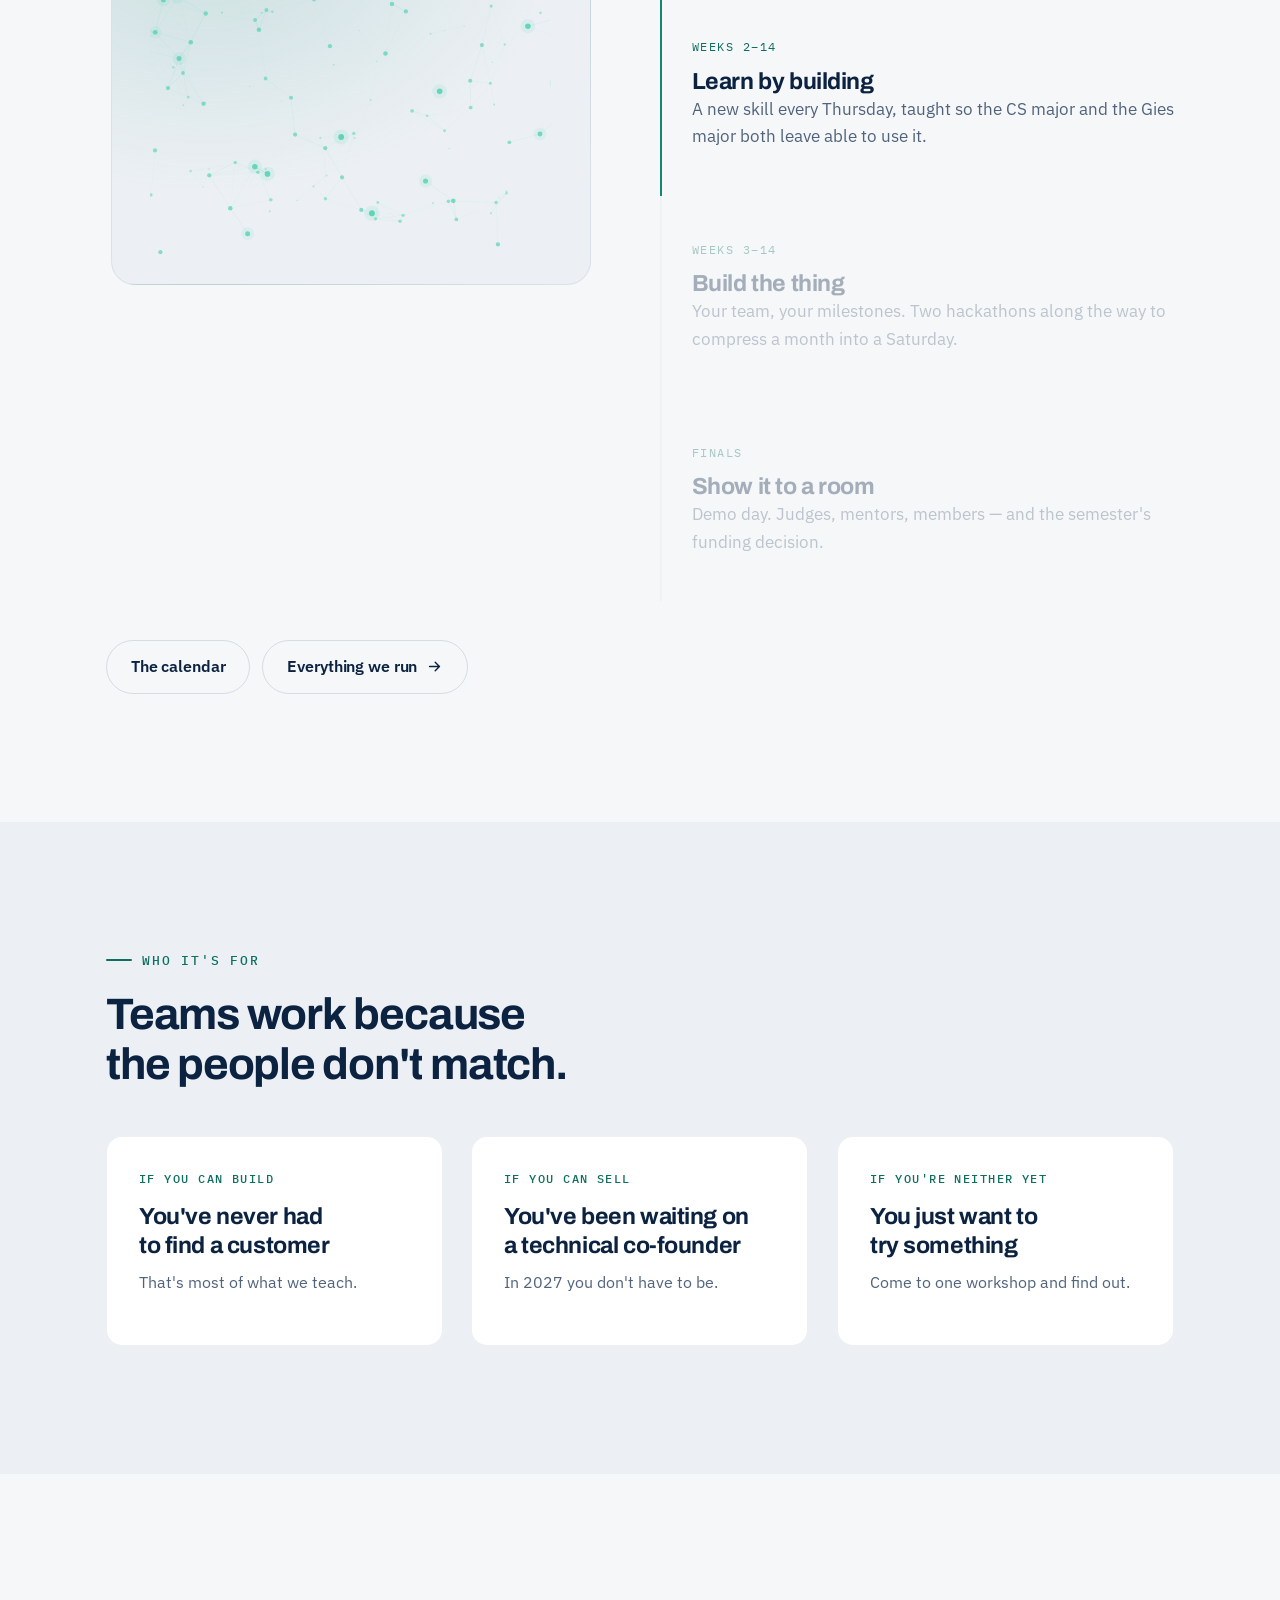
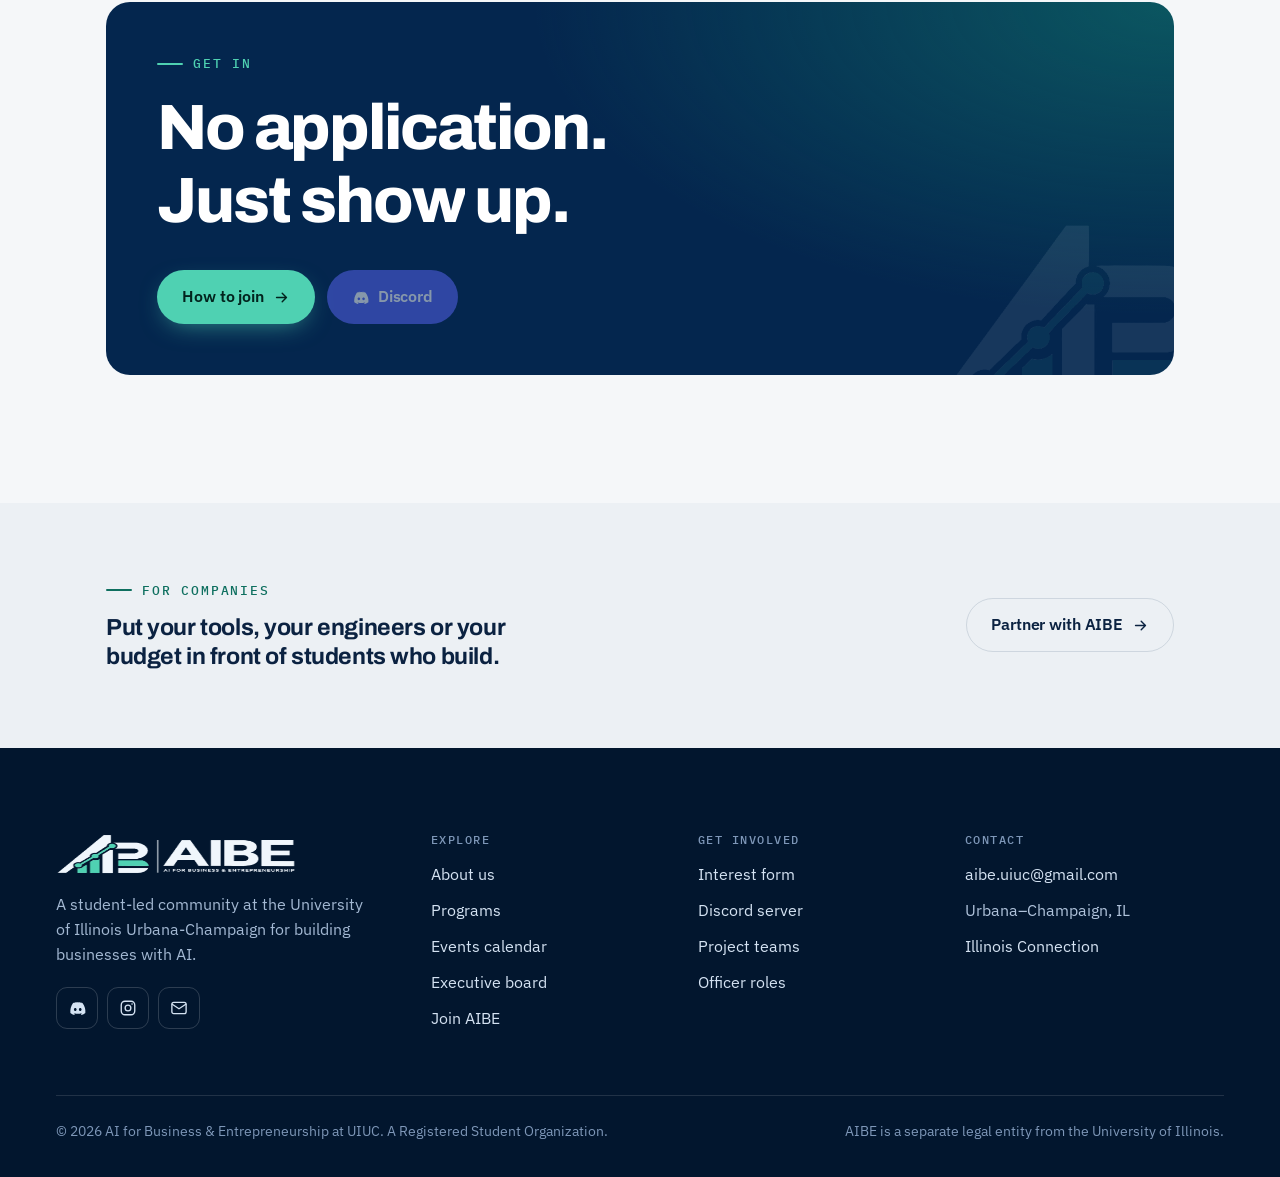
==== commit 9e87e53d: "Add the photo system, dormant until there are photos AIBE hasn't run an event yet, so there is nothi" ====
--- a/index.html
+++ b/index.html
@@ -98,6 +98,10 @@
           <p class="t-body" style="margin-top:24px">We treat AI as the thing that gets one student from a half-formed idea to a working product &mdash; inside a single semester.</p>
         </div>
         <figure class="fig" data-reveal="scale" data-parallax="0.06">
+          <!-- PHOTO SLOT A — swap this img for assets/photos/workshop-wide.jpg
+               (a workshop in progress, landscape 4:3). Keep the wrapper and
+               its data-tilt; add class="art" only, drop art--pane, so the
+               photo fills the frame instead of sitting inside it. -->
           <span class="art art--pane" data-tilt="8">
             <img src="assets/art/art-ascent.svg" alt="Rising bar chart with a connected trajectory line, drawn from the AIBE logo" width="1000" height="680" loading="lazy">
           </span>
@@ -234,6 +238,23 @@
           <p>Come to one workshop and find out.</p>
         </article>
       </div>
+    </div>
+  </section>
+
+  <!-- ===================== THE ROOM (photo gallery) =====================
+       Built from js/photos.js. While that list is empty this whole section
+       deletes itself on load, so nothing empty ever shows. Add a photo there
+       and this appears — you never need to edit this block. -->
+  <section class="band band--tight" id="room" data-spine="The room" data-photos>
+    <div class="wrap wrap--wide">
+      <div class="deck__head" style="margin-bottom:clamp(20px,2.6vw,32px)">
+        <div style="max-width:40ch">
+          <p class="eyebrow">The room</p>
+          <h2 class="t-h2" data-words>What it actually looks like.</h2>
+        </div>
+        <p class="ev-count" data-photos-count></p>
+      </div>
+      <div class="photo-grid" data-photos-grid data-stagger="70"></div>
     </div>
   </section>
 
@@ -312,6 +333,7 @@
       </div>
     </div>
   </footer>
+  <script src="js/photos.js"></script>
   <script src="js/aibe.js"></script>
   <script src="js/motion.js"></script>
 </body>
--- a/css/aibe.css
+++ b/css/aibe.css
@@ -157,7 +157,14 @@
 .wrap { width: 100%; max-width: var(--measure); margin-inline: auto; padding-inline: var(--gutter); }
 .wrap--wide { max-width: 1420px; }
 .wrap--narrow { max-width: 860px; }
-.band { padding-block: var(--band-y); position: relative; }
+.band {
+  padding-block: var(--band-y);
+  position: relative;
+  /* Decorative .art-layer blocks deliberately bleed past the band edge.
+     `clip` (not `hidden`) contains them WITHOUT making the band a scroll
+     container, which would break the sticky stage inside .scene. */
+  overflow: clip;
+}
 .band--sunk { background: var(--bg-sunk); }
 .band--elev { background: var(--bg-elev); }
 .band--tight { padding-block: clamp(52px, 6vw, 86px); }
@@ -1074,3 +1081,33 @@
   .scene__step { opacity: 1 !important; }
   [data-parallax], [data-depth], [data-drift] { transform: none !important; }
 }
+
+/* --- Photo gallery --------------------------------------------------------
+   Rendered by wirePhotos() from js/photos.js. Section self-removes when the
+   list is empty, so there are never empty frames on the page.
+   -------------------------------------------------------------------------- */
+.photo-grid {
+  display: grid;
+  grid-template-columns: repeat(auto-fit, minmax(min(100%, 270px), 1fr));
+  gap: clamp(14px, 1.8vw, 22px);
+}
+.shot {
+  position: relative; margin: 0;
+  border-radius: var(--r-m); overflow: hidden;
+  background: var(--bg-sunk); border: 1px solid var(--line-soft);
+  aspect-ratio: 3 / 2;
+}
+.shot--wide { grid-column: span 2; }
+@media (max-width: 680px) { .shot--wide { grid-column: span 1; } }
+.shot img {
+  width: 100%; height: 100%; object-fit: cover; display: block;
+  transition: transform .7s var(--ease);
+}
+.shot:hover img { transform: scale(1.04); }
+.shot figcaption {
+  position: absolute; left: 0; right: 0; bottom: 0;
+  padding: 28px 16px 13px;
+  font-family: var(--font-mono); font-size: .72rem; letter-spacing: .09em;
+  text-transform: uppercase; color: #fff;
+  background: linear-gradient(transparent, rgba(2,22,46,.86));
+}
